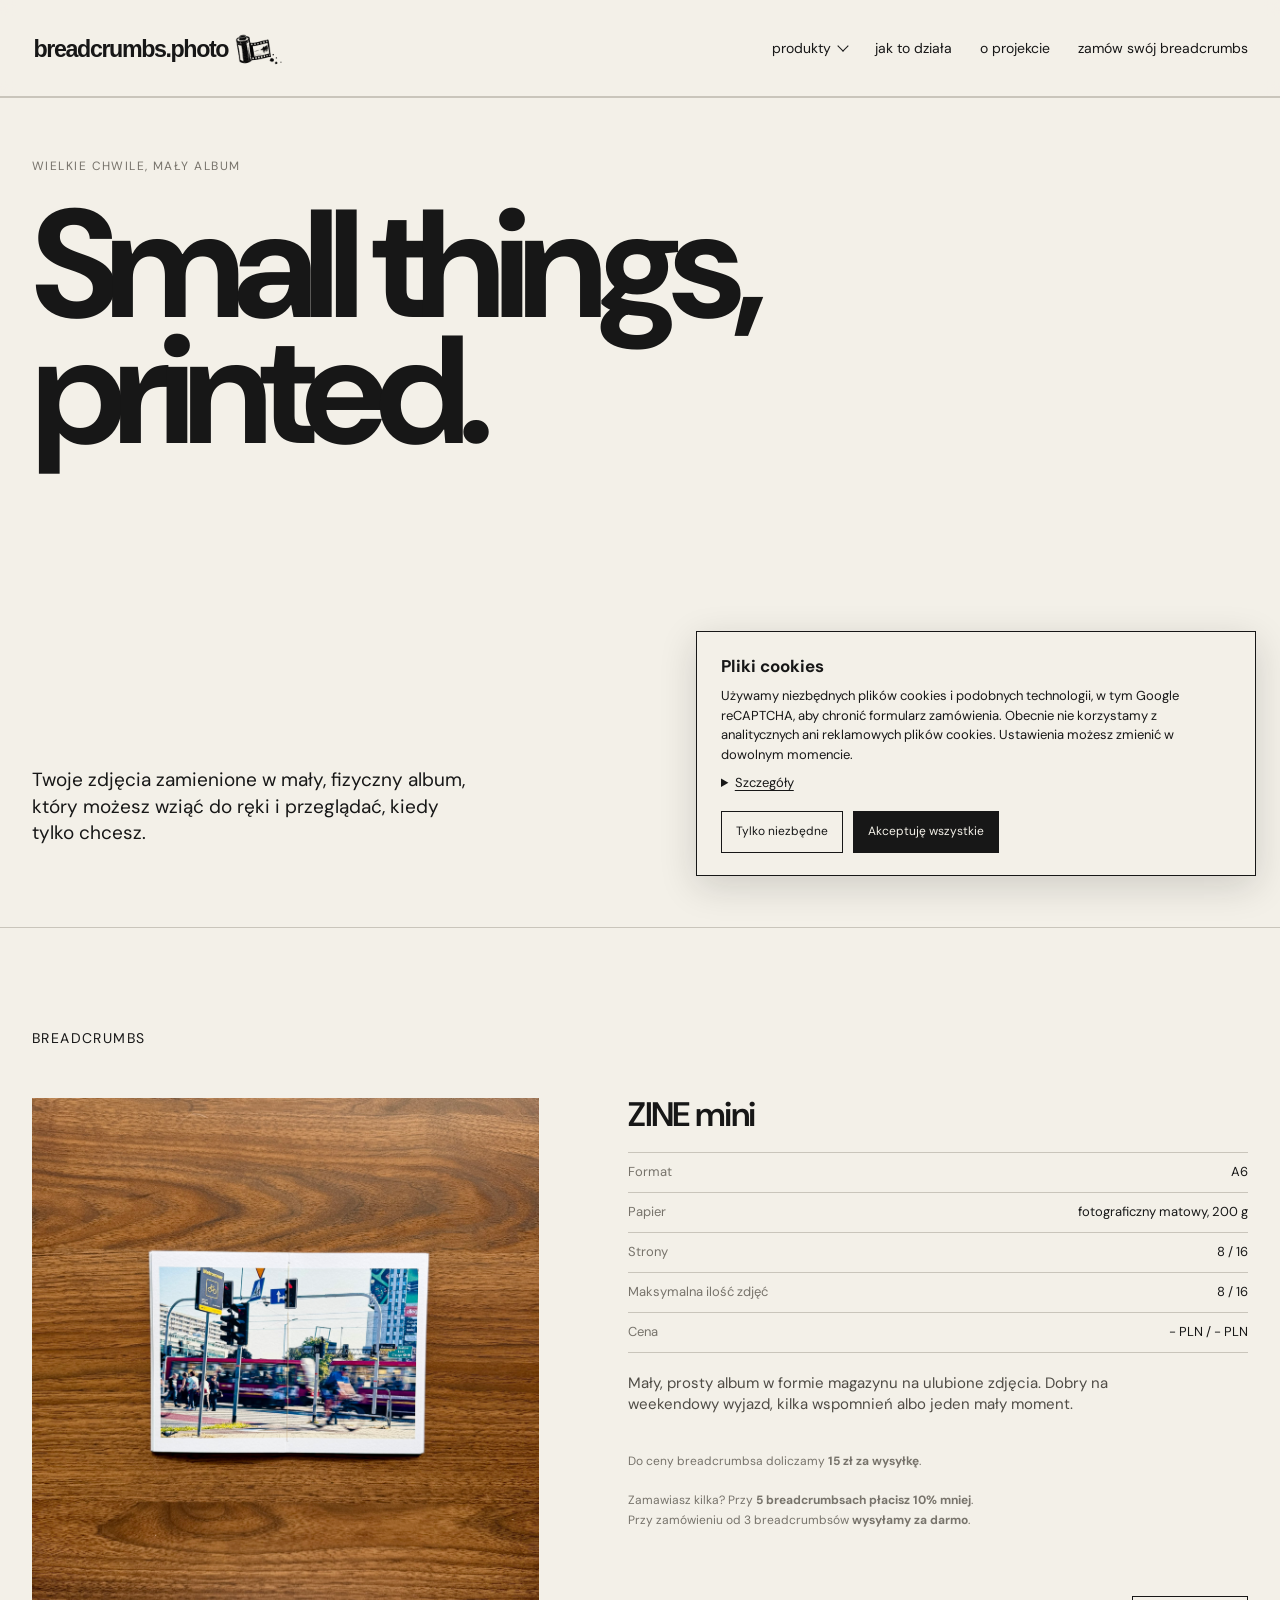
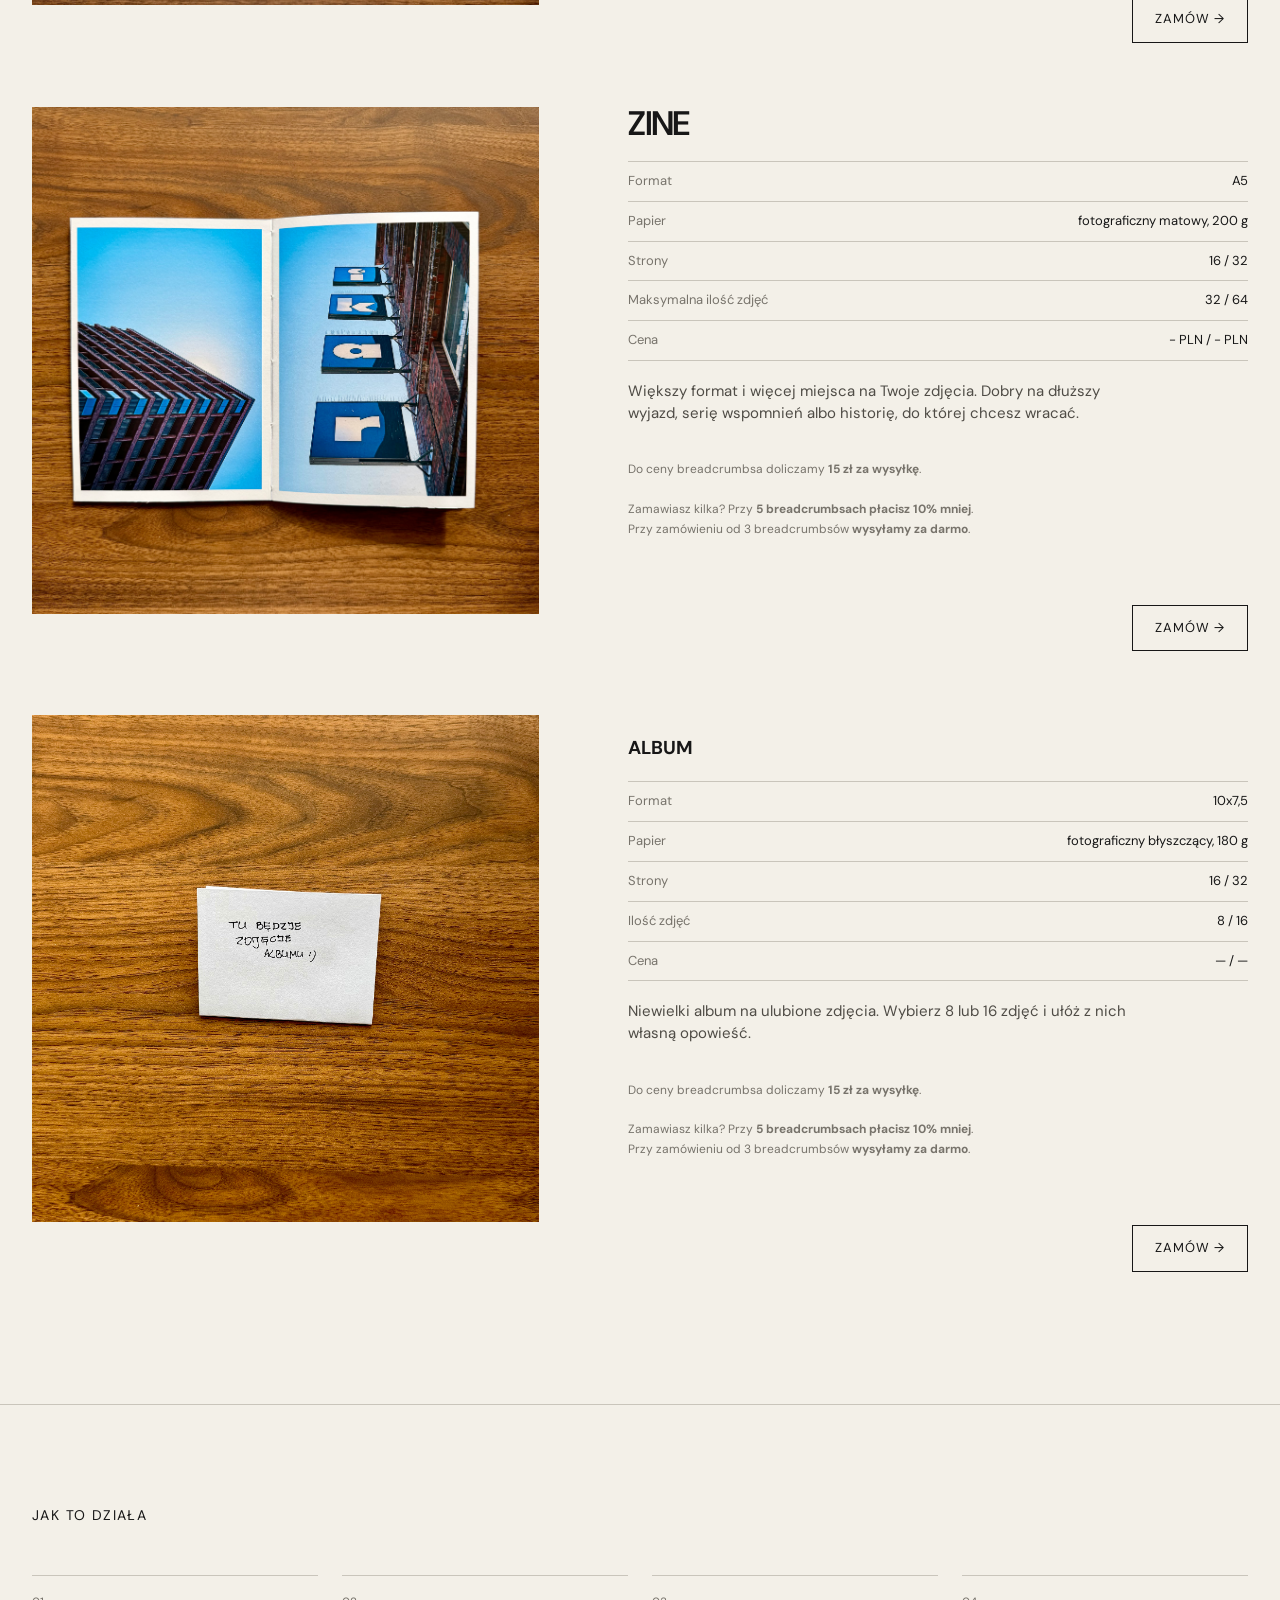
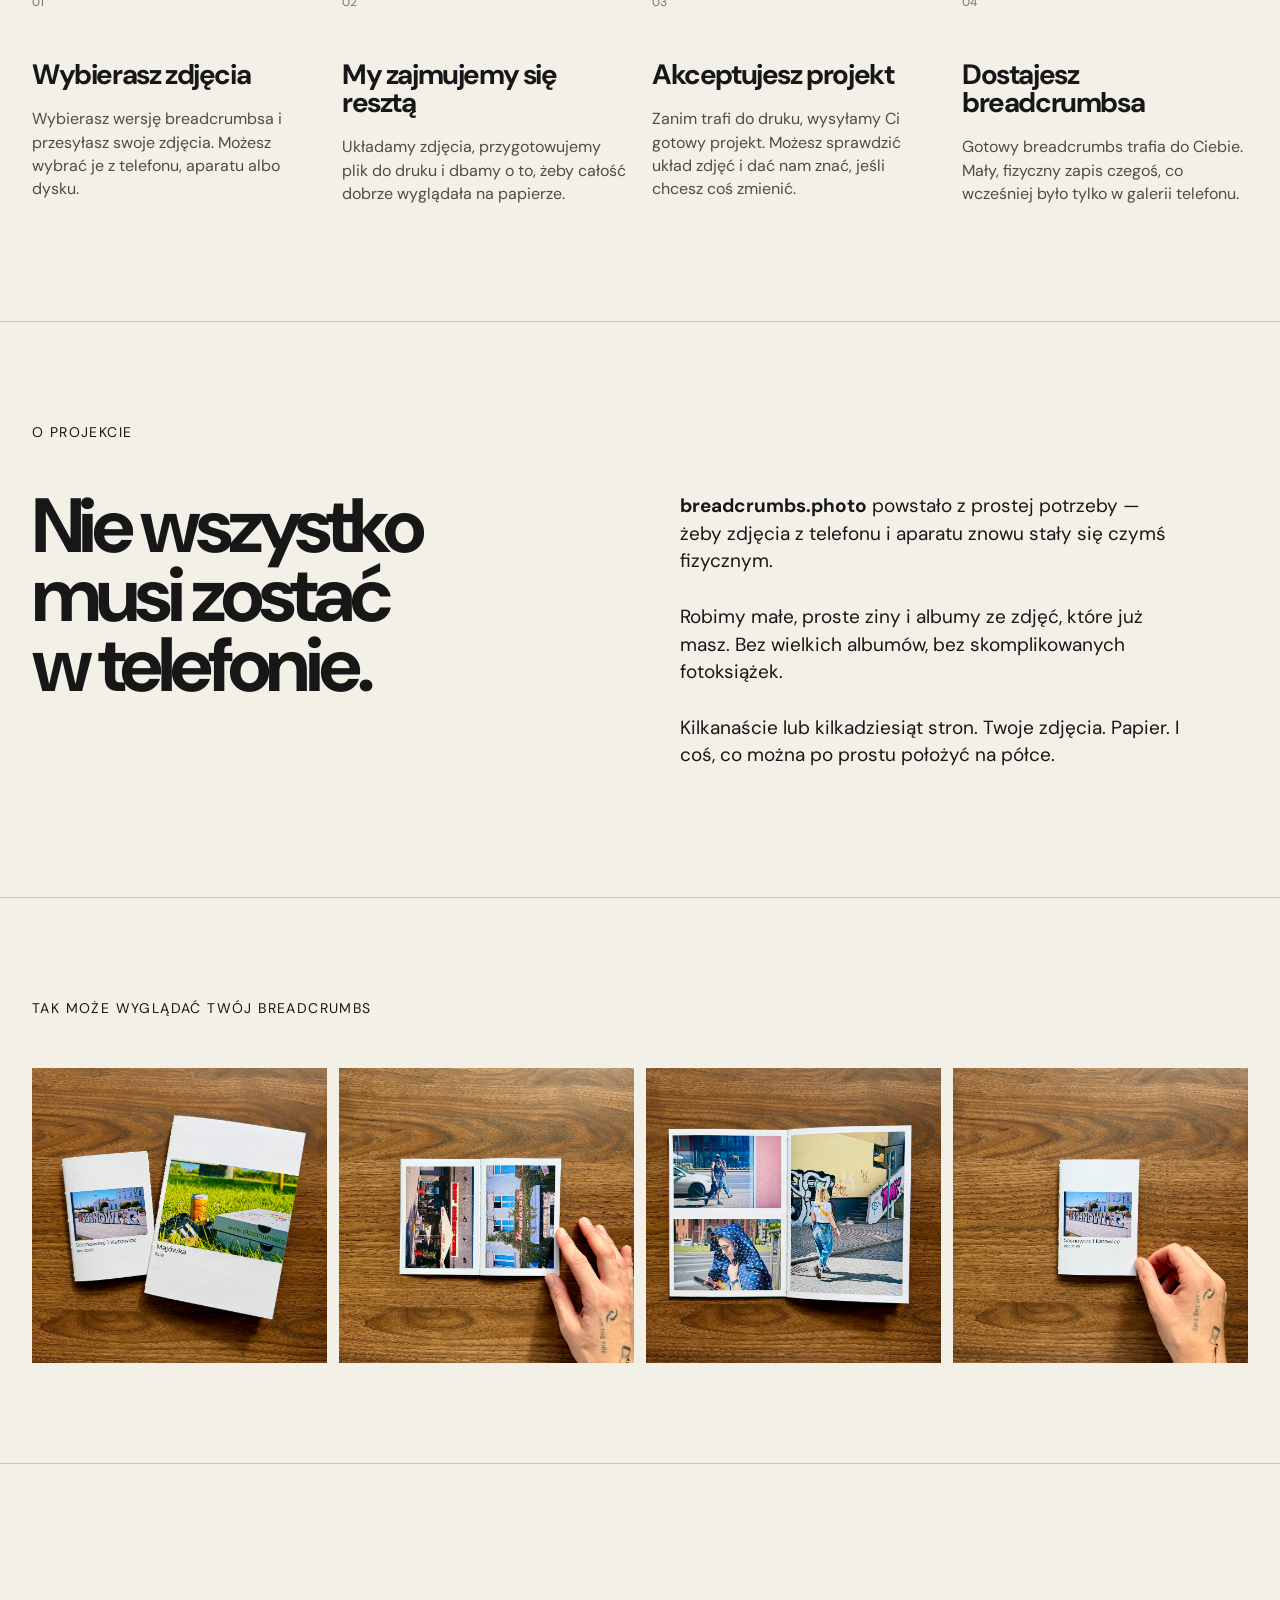
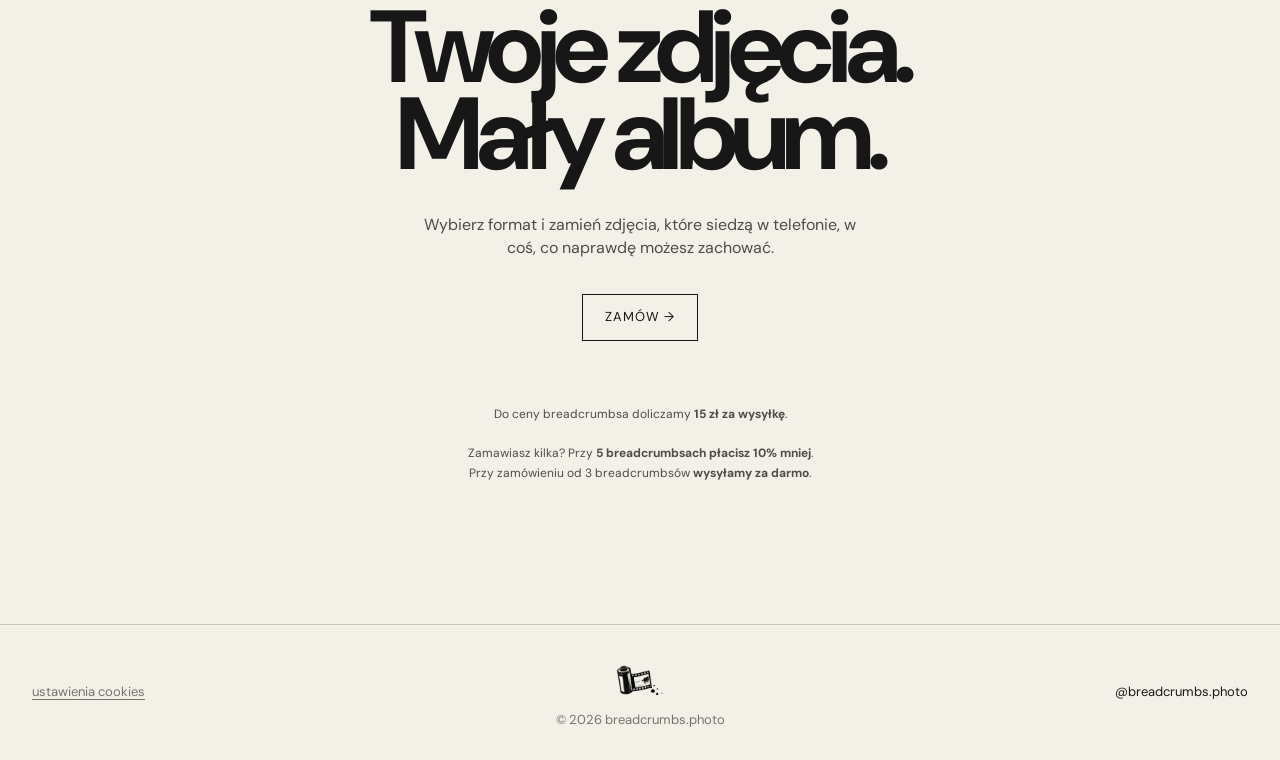
==== index.html @ 91bb0056 "Prepare website updates for publication" ====
<!DOCTYPE html>
<html lang="pl">

<head>
    <meta charset="UTF-8">
    <meta name="viewport" content="width=device-width, initial-scale=1.0">

    <title>breadcrumbs.photo — Small things, printed.</title>

    <meta name="description"
        content="Małe fotoksiążki ze zdjęć, które chcesz zachować. breadcrumbs.photo — Small things, printed.">

    <link rel="icon" type="image/png" href="favicon.PNG?v=3">
    <link rel="stylesheet" href="styles.css">
</head>


<body>


    <!-- ==========================
     NAWIGACJA
========================== -->

    <header>

        <a href="#" class="logo">
            <img class="logo-wordmark" src="breadcrumbs-logo.svg" alt="breadcrumbs.photo">
            <img class="logo-mark" src="header-logo.png" alt="">

        </a>

        <button class="menu-toggle" type="button" aria-expanded="false" aria-controls="main-navigation"
            aria-label="Otwórz menu">
            <span class="menu-icon" aria-hidden="true"></span>
        </button>

        <nav id="main-navigation" class="main-navigation">
            <details class="nav-dropdown">
                <summary>produkty</summary>
                <div class="nav-dropdown-menu">
                    <a href="#zine-mini">ZINE mini</a>
                    <a href="#zine-core">ZINE</a>
                    <a href="#album">ALBUM</a>
                </div>
            </details>
            <a href="#jak-to-dziala">jak to działa</a>
            <a href="#o-projekcie">o projekcie</a>
            <a href="zamow.html">zamów swój breadcrumbs</a>
        </nav>

    </header>



    <main>


        <!-- ==========================
     HERO
========================== -->

        <section class="hero">

            <div class="hero-top">

                <div class="eyebrow">
                    wielkie chwile, mały album
                </div>

                <h1>
                    Small things,<br>
                    printed.
                </h1>

            </div>


            <div class="hero-bottom">

                <div class="hero-description">

                    Twoje zdjęcia zamienione w mały, fizyczny album,
                    który możesz wziąć do ręki i przeglądać, kiedy tylko chcesz.

                </div>


                <a href="#produkty" class="scroll-note">
                    zobacz produkty <span aria-hidden="true">↓</span>
                </a>

            </div>

        </section>



        <!-- ==========================
     PRODUKTY
========================== -->

        <section id="produkty">

            <div class="section-header">

                <div class="section-title">
                    breadcrumbs
                </div>

            </div>


            <div class="product-panels">

                <article class="product-panel" id="zine-mini">
                    <div class="products">
                        <div class="product-photo">
                            <div class="image-placeholder product-image">
                                <img src="/products/zine_mini/zine_mini_2.jpg" alt="ZINE mini w formacie A6">

                            </div>
                        </div>

                        <div class="product-stack">
                            <div class="product">
                                <h3 class="product-name">ZINE mini</h3>
                                <div class="details">
                                    <div class="detail-row">
                                        <span>Format</span>
                                        <span>A6</span>
                                    </div>
                                    <div class="detail-row">
                                        <span>Papier</span>
                                        <span>fotograficzny matowy, 200 g</span>
                                    </div>
                                    <div class="detail-row">
                                        <span>Strony</span>
                                        <span>8 / 16</span>
                                    </div>
                                    <div class="detail-row">
                                        <span>Maksymalna ilość zdjęć</span>
                                        <span>8 / 16</span>
                                    </div>
                                    <div class="detail-row">
                                        <span>Cena</span>
                                        <span data-product-prices="zine_mini_8,zine_mini_16">- PLN / - PLN</span>
                                    </div>
                                </div>

                                <p class="product-description">
                                    Mały, prosty album w formie magazynu na ulubione zdjęcia. Dobry na weekendowy
                                    wyjazd, kilka wspomnień
                                    albo jeden mały moment.
                                </p>
                                <p class="shipping-note product-shipping-note">
                                    <br>
                                    Do ceny breadcrumbsa doliczamy <strong><span
                                            data-store-setting="shipping_standard">15</span> zł za wysyłkę</strong>.
                                    <br><br>
                                    Zamawiasz kilka? Przy <strong><span
                                            data-store-setting="discount_from_count">5</span> breadcrumbsach płacisz
                                        <span data-store-setting="discount_percent">10</span>% mniej</strong>.
                                    <br>
                                    Przy zamówieniu od <span data-store-setting="free_shipping_from">3</span>
                                    breadcrumbsów
                                    <strong>wysyłamy za darmo</strong>.
                                </p>
                            </div>
                            <a href="zamow.html" class="button product-order-button">
                                Zamów →
                            </a>
                        </div>
                    </div>
                </article>

                <article class="product-panel" id="zine-core">
                    <div class="products">
                        <div class="product-image">
                            <img src="/products/zine/zine_1.jpg" alt="ZINE w formacie A5">
                        </div>

                        <div class="product-stack">
                            <div class="product">
                                <h3 class="product-name" data-product-names="zine_16,zine_32">ZINE</h3>
                                <div class="details">
                                    <div class="detail-row">
                                        <span>Format</span>
                                        <span>A5</span>
                                    </div>
                                    <div class="detail-row">
                                        <span>Papier</span>
                                        <span>fotograficzny matowy, 200 g</span>
                                    </div>
                                    <div class="detail-row">
                                        <span>Strony</span>
                                        <span>16 / 32</span>
                                    </div>
                                    <div class="detail-row">
                                        <span>Maksymalna ilość zdjęć</span>
                                        <span>32 / 64</span>
                                    </div>
                                    <div class="detail-row">
                                        <span>Cena</span>
                                        <span data-product-prices="zine_16,zine_32">- PLN / - PLN</span>
                                    </div>
                                </div>

                                <p class="product-description">
                                    Większy format i więcej miejsca na Twoje zdjęcia. Dobry na dłuższy wyjazd, serię
                                    wspomnień albo historię, do której chcesz wracać.
                                </p>
                                <p class="shipping-note product-shipping-note">
                                    <br>
                                    Do ceny breadcrumbsa doliczamy <strong><span
                                            data-store-setting="shipping_standard">15</span> zł za wysyłkę</strong>.
                                    <br><br>
                                    Zamawiasz kilka? Przy <strong><span
                                            data-store-setting="discount_from_count">5</span> breadcrumbsach płacisz
                                        <span data-store-setting="discount_percent">10</span>% mniej</strong>.
                                    <br>
                                    Przy zamówieniu od <span data-store-setting="free_shipping_from">3</span>
                                    breadcrumbsów
                                    <strong>wysyłamy za darmo</strong>.
                                </p>
                            </div>
                            <a href="zamow.html" target="_blank" class="button product-order-button">
                                Zamów →
                            </a>
                        </div>
                    </div>
                </article>



                <article class="product-panel" id="album">
                    <div class="products">
                        <div class="product-image">
                            <img src="/products/album_wip.jpg" alt="ALBUM w formacie 10x7,5">
                        </div>
                        <div class="product-stack">
                            <div class="product">
                                <h3>ALBUM</h3>
                                <div class="details">
                                    <div class="detail-row">
                                        <span>Format</span>
                                        <span>10x7,5</span>
                                    </div>
                                    <div class="detail-row">
                                        <span>Papier</span>
                                        <span>fotograficzny błyszczący, 180 g</span>
                                    </div>
                                    <div class="detail-row">
                                        <span>Strony</span>
                                        <span>16 / 32 </span>
                                    </div>
                                    <div class="detail-row">
                                        <span>Ilość zdjęć</span>
                                        <span data-product-max-photos="album_8,album_16">8 / 16</span>
                                    </div>
                                    <div class="detail-row">
                                        <span>Cena</span>
                                        <span data-product-prices="album_8,album_16">— / —</span>
                                    </div>
                                </div>

                                <p class="product-description">
                                    Niewielki album na ulubione zdjęcia. Wybierz 8 lub 16 zdjęć i ułóż z nich własną
                                    opowieść.
                                </p>
                                <p class="shipping-note product-shipping-note">
                                    <br>
                                    Do ceny breadcrumbsa doliczamy <strong><span
                                            data-store-setting="shipping_standard">15</span> zł za wysyłkę</strong>.
                                    <br><br>
                                    Zamawiasz kilka? Przy <strong><span
                                            data-store-setting="discount_from_count">5</span> breadcrumbsach płacisz
                                        <span data-store-setting="discount_percent">10</span>% mniej</strong>.
                                    <br>
                                    Przy zamówieniu od <span data-store-setting="free_shipping_from">3</span>
                                    breadcrumbsów
                                    <strong>wysyłamy za darmo</strong>.
                                </p>
                            </div>
                            <a href="zamow.html" class="button product-order-button">
                                Zamów →
                            </a>
                        </div>
                    </div>
                </article>

            </div>





        </section>




        <!-- ==========================
     JAK TO DZIAŁA
========================== -->

        <section id="jak-to-dziala">

            <div class="section-header">

                <div class="section-title">
                    Jak to działa
                </div>

            </div>


            <div class="process">


                <div class="process-item">

                    <div class="process-number">
                        01
                    </div>

                    <h3>
                        Wybierasz zdjęcia
                    </h3>

                    <p>
                        Wybierasz wersję breadcrumbsa i przesyłasz
                        swoje zdjęcia. Możesz wybrać je
                        z telefonu, aparatu albo dysku.
                    </p>

                </div>



                <div class="process-item">

                    <div class="process-number">
                        02
                    </div>

                    <h3>
                        My zajmujemy się resztą
                    </h3>

                    <p>
                        Układamy zdjęcia, przygotowujemy
                        plik do druku i dbamy o to,
                        żeby całość dobrze wyglądała
                        na papierze.
                    </p>

                </div>



                <div class="process-item">

                    <div class="process-number">
                        03
                    </div>

                    <h3>
                        Akceptujesz projekt
                    </h3>

                    <p>
                        Zanim trafi do druku, wysyłamy Ci gotowy projekt.
                        Możesz sprawdzić układ zdjęć i dać nam znać,
                        jeśli chcesz coś zmienić.
                    </p>

                </div>



                <div class="process-item">

                    <div class="process-number">
                        04
                    </div>

                    <h3>
                        Dostajesz breadcrumbsa
                    </h3>

                    <p>
                        Gotowy breadcrumbs trafia do Ciebie.
                        Mały, fizyczny zapis czegoś,
                        co wcześniej było tylko
                        w galerii telefonu.
                    </p>

                </div>

            </div>

        </section>



        <!-- ==========================
     O PROJEKCIE
========================== -->

        <section id="o-projekcie">

            <div class="section-header">

                <div class="section-title">
                    O projekcie
                </div>

            </div>


            <div class="about">


                <h2>
                    Nie wszystko<br>
                    musi zostać<br>
                    w telefonie.
                </h2>


                <div class="about-copy">

                    <p>
                        <b>breadcrumbs.photo</b> powstało z prostej
                        potrzeby — żeby zdjęcia z telefonu
                        i aparatu znowu stały się czymś fizycznym.
                    </p>

                    <p>
                        Robimy małe, proste ziny i albumy ze zdjęć,
                        które już masz. Bez wielkich albumów,
                        bez skomplikowanych fotoksiążek.
                    </p>

                    <p>
                        Kilkanaście lub kilkadziesiąt stron.
                        Twoje zdjęcia. Papier. I coś,
                        co można po prostu położyć na półce.
                    </p>

                </div>

            </div>

        </section>



        <!-- ==========================
     GALERIA / PLACEHOLDERY
========================== -->

        <section>

            <div class="section-header">

                <div class="section-title">
                    Tak może wyglądać Twój breadcrumbs
                </div>

            </div>


            <div class="gallery">

                <div class="image-placeholder gallery-image">
                    <img src="/products/zines.jpg" alt="ZINE w formacie A6 i A5">
                </div>

                <div class="image-placeholder gallery-image">
                    <img src="/products/zine_mini/zine_mini_1.jpg" alt="ZINE mini w formacie A6">
                </div>

                <div class="image-placeholder gallery-image">
                    <img src="/products/zine/zine_2.jpg" alt="ZINE w formacie A5">
                </div>

                <div class="image-placeholder gallery-image">
                    <img src="/products/zine_mini/zine_mini_cover.jpg" alt="ZINE mini w formacie A6">
                </div>
            </div>

        </section>



        <!-- ==========================
     CTA
========================== -->

        <section id="zamow" class="cta">

            <h2>
                Twoje zdjęcia.<br>
                Mały album.
            </h2>

            <p>
                Wybierz format i zamień zdjęcia,
                które siedzą w telefonie,
                w coś, co naprawdę możesz zachować.
            </p>

            <a href="zamow.html" class="button">
                Zamów →
            </a>

            <p class="shipping-note cta-shipping-note">
                <br><br>
                Do ceny breadcrumbsa doliczamy <strong><span data-store-setting="shipping_standard">15</span> zł za
                    wysyłkę</strong>.
                <br><br>
                Zamawiasz kilka? Przy <strong><span data-store-setting="discount_from_count">5</span> breadcrumbsach
                    płacisz
                    <span data-store-setting="discount_percent">10</span>% mniej</strong>.
                <br>
                Przy zamówieniu od <span data-store-setting="free_shipping_from">3</span> breadcrumbsów <strong>wysyłamy
                    za
                    darmo</strong>.
            </p>

        </section>


    </main>



    <!-- ==========================
     STOPKA
========================== -->

    <footer class="site-footer">
        <div class="footer-cookie">
            <button class="cookie-preferences-link" type="button"
                onclick="window.breadcrumbsCookieConsent?.show()">ustawienia cookies</button>
        </div>

        <div class="footer-center">
            <a class="footer-logo" href="index.html">
                <img class="logo-mark" src="header-logo.png" alt="breadcrumbs.photo logo">
            </a>
            <div class="footer-copyright">© <span id="current-year">2026</span> breadcrumbs.photo</div>
        </div>

        <div class="footer-instagram">
            <a href="https://instagram.com/breadcrumbs.photo" target="_blank" rel="noopener noreferrer">
                @breadcrumbs.photo
            </a>
        </div>
    </footer>


    <script src="cookie-consent.js"></script>
    <script src="recaptcha.js"></script>
    <script src="script.js"></script>
</body>

</html>
---- styles.css ----
@import url('https://fonts.googleapis.com/css2?family=DM+Sans:wght@400;500;600;700&display=swap');

:root {
    --paper: #f3f0e8;
    --ink: #171717;
    --muted: #77736b;
    --line: #c9c5bb;
    --accent: #d96b42;
}

* {
    box-sizing: border-box;
}

html {
    scroll-behavior: smooth;
}

body {
    margin: 0;
    background: var(--paper);
    color: var(--ink);
    font-family: "DM Sans", Arial, Helvetica, sans-serif;
    font-size: 16px;
    line-height: 1.45;
}

a {
    color: inherit;
    text-decoration: none;
}

img {
    display: block;
    width: 100%;
}

header {
    display: flex;
    justify-content: space-between;
    align-items: center;
    padding: 24px 32px;
    border-bottom: 1px solid var(--line);
    position: sticky;
    top: 0;
    background: rgba(243, 240, 232, 0.94);
    backdrop-filter: blur(8px);
    z-index: 10;
}

.logo {
    display: flex;
    align-items: center;
    gap: 3px;
}

.logo-mark {
    width: 48x;
    height: 48px;
    object-fit: cover;
}

.logo-wordmark {
    display: block;
    width: 200px;
    height: auto;
}

nav {
    display: flex;
    gap: 28px;
    font-size: 14px;
}

nav a:hover,
.nav-dropdown>summary:hover {
    text-decoration: underline;
    text-underline-offset: 4px;
}

.nav-dropdown {
    position: relative;
}

.nav-dropdown>summary {
    display: flex;
    align-items: center;
    gap: 6px;
    list-style: none;
    cursor: pointer;
}

.nav-dropdown>summary::-webkit-details-marker {
    display: none;
}

.nav-dropdown>summary::after {
    content: "";
    width: 7px;
    height: 7px;
    margin: -4px 0 0 2px;
    border-right: 1px solid currentColor;
    border-bottom: 1px solid currentColor;
    transform: rotate(45deg);
    transition: transform 160ms ease, margin 160ms ease;
}

.nav-dropdown[open]>summary::after {
    margin-top: 4px;
    transform: rotate(225deg);
}

.nav-dropdown-menu {
    position: absolute;
    top: calc(100% + 12px);
    left: -14px;
    z-index: 20;
    display: grid;
    min-width: 170px;
    gap: 2px;
    padding: 8px;
    border: 1px solid var(--line);
    background: var(--paper);
    box-shadow: 0 8px 24px #20221f18;
}

.nav-dropdown-menu a {
    padding: 8px 10px;
    font-size: 12px;
    white-space: nowrap;
}

.nav-dropdown-menu a:hover,
.nav-dropdown-menu a:focus-visible {
    background: #e9e5db;
    text-decoration: none;
}

#album,
#album-8,
#album-16 {
    scroll-margin-top: 172px;
}

.sr-only {
    position: absolute;
    width: 1px;
    height: 1px;
    padding: 0;
    margin: -1px;
    overflow: hidden;
    clip: rect(0, 0, 0, 0);
    white-space: nowrap;
    border: 0;
}

.menu-toggle {
    display: none;
}

.hero {
    min-height: calc(100vh - 70px);
    padding: 60px 32px 80px;
    display: flex;
    flex-direction: column;
    justify-content: space-between;
}

.hero-top {
    max-width: 1100px;
}

.eyebrow {
    font-size: 12px;
    text-transform: uppercase;
    letter-spacing: 0.12em;
    color: var(--muted);
    margin-bottom: 28px;
}

h1 {
    font-size: clamp(64px, 12vw, 170px);
    line-height: 0.82;
    letter-spacing: -0.075em;
    font-weight: 700;
    margin: 0;
    max-width: 1100px;
}

.hero-bottom {
    display: flex;
    justify-content: space-between;
    align-items: flex-end;
    gap: 40px;
    margin-top: 100px;
}

.hero-description {
    max-width: 440px;
    font-size: 19px;
    line-height: 1.4;
}

.scroll-note {
    display: inline-flex;
    align-items: center;
    gap: 10px;
    padding: 10px 0;
    font-size: 12px;
    text-transform: uppercase;
    letter-spacing: 0.1em;
    color: var(--muted);
}

.product-stack>.scroll-note {
    display: flex;
    width: fit-content;
    margin: auto 0 0 auto;
}

section {
    padding: 100px 32px;
    border-top: 1px solid var(--line);
}

.section-header {
    display: flex;
    justify-content: space-between;
    align-items: baseline;
    margin-bottom: 50px;
}

.section-title {
    font-size: 14px;
    text-transform: uppercase;
    letter-spacing: 0.1em;
}

.product-panel {
    padding-bottom: 64px;
    scroll-margin-top: 112px;
}

.product-panel:last-of-type {
    padding-bottom: 32px;
}

#zine-core,
#zine-mini {
    scroll-margin-top: 172px;
}

.products-scroll-cue {
    display: inline-flex;
    align-items: center;
    gap: 8px;
    color: var(--muted);
    font-size: 12px;
    text-transform: uppercase;
    letter-spacing: 0.08em;
}

.products-scroll-cue:hover {
    text-decoration: underline;
    text-underline-offset: 4px;
}

.product .products-scroll-cue {
    display: flex;
    width: fit-content;
    margin: 14px 0 0 auto;
}

.products {
    display: grid;
    grid-template-columns: minmax(0, 0.9fr) minmax(0, 1.1fr);
    gap: clamp(40px, 7vw, 100px);
    align-items: start;
}

.product-photo {
    position: sticky;
    top: 110px;
}

.product-stack {
    display: flex;
    flex-direction: column;
    align-self: stretch;
    gap: 30px;
}

.product-order-button {
    align-self: flex-end;
    margin-top: -10px;
}

.product {
    display: block;
}

.product-image {
    width: 100%;
    aspect-ratio: 1 / 1;
    margin-bottom: 0;
}

.image-placeholder {
    background: #ddd9cf;
    position: relative;
    overflow: hidden;
}

.image-placeholder::before {
    /* content: "MIEJSCE NA ZDJĘCIE"; */
    position: absolute;
    inset: 0;
    display: grid;
    place-items: center;
    color: #aaa59b;
    font-size: 11px;
    letter-spacing: 0.15em;
}

.product-name {
    margin: 0 0 20px;
    font-size: 34px;
    font-weight: 600;
    line-height: 1;
    letter-spacing: -0.05em;
}

.product-price {
    color: var(--muted);
    font-size: 14px;
    white-space: nowrap;
}

.details {
    margin-top: 20px;
    border-top: 1px solid var(--line);
}

.detail-row {
    display: flex;
    justify-content: space-between;
    gap: 24px;
    padding: 10px 0;
    border-bottom: 1px solid var(--line);
    font-size: 13px;
}

.detail-row span:first-child {
    color: var(--muted);
}

.detail-row span:last-child {
    text-align: right;
}

.product-description {
    max-width: 500px;
    margin: 20px 0 0;
    color: #4f4c46;
    font-size: 15px;
}

.shipping-note {
    margin: 0;
    color: var(--muted);
    font-size: 12px;
    font-style: normal;
    line-height: 1.65;
}

.product-shipping-note {
    margin-top: 16px;
}

.process {
    display: grid;
    grid-template-columns: repeat(4, 1fr);
    gap: 24px;
}

.process-item {
    border-top: 1px solid var(--line);
    padding-top: 18px;
}

.process-number {
    font-size: 12px;
    color: var(--muted);
    margin-bottom: 50px;
}

.process-item h3 {
    font-size: 28px;
    line-height: 1;
    letter-spacing: -0.05em;
    margin: 0 0 18px;
}

.process-item p {
    max-width: 320px;
    color: #4f4c46;
}

.about {
    display: grid;
    grid-template-columns: 1fr 1fr;
    gap: 80px;
}

.about h2 {
    font-size: clamp(42px, 6vw, 80px);
    line-height: 0.9;
    letter-spacing: -0.065em;
    margin: 0;
}

.about-copy {
    max-width: 500px;
    font-size: 19px;
}

.about-copy p {
    margin-top: 0;
    margin-bottom: 28px;
}

.gallery {
    display: grid;
    grid-template-columns: repeat(4, 1fr);
    gap: 12px;
}

.gallery-image {
    aspect-ratio: 1;
}

.cta {
    text-align: center;
    padding-top: 140px;
    padding-bottom: 140px;
}

.cta h2 {
    font-size: clamp(50px, 8vw, 110px);
    line-height: 0.85;
    letter-spacing: -0.07em;
    margin: 0 auto 35px;
    max-width: 900px;
}

.cta p {
    max-width: 450px;
    margin: 0 auto;
    color: #4f4c46;
}

.cta .cta-shipping-note {
    margin-top: 24px;
}

.button {
    display: inline-block;
    margin-top: 35px;
    padding: 13px 22px;
    border: 1px solid var(--ink);
    font-size: 13px;
    text-transform: uppercase;
    letter-spacing: 0.08em;
    transition: all 0.2s ease;
}

.button:hover {
    background: var(--ink);
    color: var(--paper);
}

footer.site-footer {
    display: grid;
    grid-template-columns: minmax(0, 1fr) auto minmax(0, 1fr);
    grid-template-rows: auto auto;
    align-items: center;
    column-gap: 24px;
    border-top: 1px solid var(--line);
    padding: 30px 32px;
    font-size: 13px;
    color: var(--muted);
}

footer.site-footer a {
    color: var(--ink);
}

.footer-cookie {
    grid-column: 1;
    grid-row: 1 / 3;
    justify-self: start;
}

.footer-center {
    grid-column: 2;
    grid-row: 1 / 3;
    display: flex;
    flex-direction: column;
    align-items: center;
    gap: 8px;
    text-align: center;
}

.footer-logo {
    display: block;
    line-height: 0;
}

.footer-center .logo-mark {
    display: block;
    width: 48px;
    height: 48px;
    object-fit: contain;
}

.footer-copyright {
    white-space: nowrap;
}

.footer-instagram {
    grid-column: 3;
    grid-row: 1 / 3;
    justify-self: end;
}

@media (max-width: 700px) {
    header {
        padding: 18px 20px;
    }

    .menu-toggle {
        position: relative;
        display: inline-flex;
        align-items: center;
        justify-content: center;
        width: 42px;
        height: 42px;
        padding: 0;
        border: 1px solid var(--ink);
        border-radius: 50%;
        background: transparent;
        cursor: pointer;
    }

    .menu-icon,
    .menu-icon::before,
    .menu-icon::after {
        position: absolute;
        width: 18px;
        height: 1px;
        background: var(--ink);
        transition: transform 0.2s ease, opacity 0.2s ease;
    }

    .menu-icon::before,
    .menu-icon::after {
        content: "";
        left: 0;
    }

    .menu-icon::before {
        transform: translateY(-5px);
    }

    .menu-icon::after {
        transform: translateY(5px);
    }

    .menu-toggle[aria-expanded="true"] .menu-icon {
        background: transparent;
    }

    .menu-toggle[aria-expanded="true"] .menu-icon::before {
        transform: rotate(45deg);
    }

    .menu-toggle[aria-expanded="true"] .menu-icon::after {
        transform: rotate(-45deg);
    }

    .main-navigation {
        position: absolute;
        top: calc(100% + 1px);
        right: 0;
        left: 0;
        display: none;
        flex-direction: column;
        gap: 0;
        padding: 12px 20px 20px;
        border-bottom: 1px solid var(--line);
        background: var(--paper);
    }

    .main-navigation.is-open {
        display: flex;
    }

    .main-navigation a {
        padding: 12px 0;
        border-bottom: 1px solid var(--line);
    }

    .main-navigation>.nav-dropdown {
        border-bottom: 1px solid var(--line);
    }

    .main-navigation>.nav-dropdown>summary {
        justify-content: space-between;
        padding: 12px 0;
    }

    .main-navigation>.nav-dropdown .nav-dropdown-menu {
        position: static;
        min-width: 0;
        gap: 0;
        padding: 0 0 8px 14px;
        border: 0;
        background: transparent;
        box-shadow: none;
    }

    .main-navigation>.nav-dropdown .nav-dropdown-menu a {
        padding: 9px 0;
        border: 0;
        font-size: 13px;
    }

    #album,
    #album-8,
    #album-16 {
        scroll-margin-top: 148px;
    }

    .hero {
        min-height: calc(100vh - 70px);
        padding: 45px 20px 50px;
    }

    h1 {
        font-size: clamp(58px, 19vw, 100px);
    }

    .hero-bottom {
        display: flex;
        align-items: flex-end;
        margin-top: 80px;
    }

    .scroll-note {
        margin-left: auto;
    }

    section {
        padding: 70px 20px;
    }

    section[id] {
        scroll-margin-top: 20px;
    }

    .section-header {
        align-items: flex-start;
        flex-direction: column;
        gap: 14px;
        margin-bottom: 36px;
    }

    .product-name {
        font-size: 30px;
    }

    .product-photo {
        position: static;
    }

    .product-panel {
        scroll-margin-top: 94px;
    }

    #zine-core,
    #zine-mini {
        scroll-margin-top: 148px;
    }

    .products {
        grid-template-columns: 1fr;
        gap: 60px;
    }

    .process {
        grid-template-columns: 1fr;
        gap: 50px;
    }

    .process-number {
        margin-bottom: 25px;
    }

    .about {
        grid-template-columns: 1fr;
        gap: 45px;
    }

    .gallery {
        grid-template-columns: 1fr 1fr;
    }

    footer.site-footer {
        padding: 25px 16px;
        column-gap: 8px;
        font-size: 11px;
    }

    .footer-cookie,
    .footer-instagram {
        max-width: 100%;
    }

    .footer-copyright {
        font-size: 10px;
    }
}

@media (max-width: 500px) {
    .products {
        gap: 50px;
    }
}

/* ==========================
   FORMULARZ ZAMÓWIENIA
========================== */

/* =========================
   ORDER PAGE — HERO
   ========================= */

.order-page {
    min-height: calc(100vh - 70px);
    padding: 45px 20px 50px;
    display: flex;
    flex-direction: column;
    justify-content: space-between;
}

.order-page .section-header {
    max-width: 1100px;
}

.order-intro {
    max-width: 1100px;
    margin-top: auto;
    padding-top: 100px;
}

.order-intro h1 {
    font-size: clamp(64px, 12vw, 170px);
    line-height: .82;
    letter-spacing: -.075em;
    font-weight: 700;
    margin: 0;
    max-width: 1100px;
}

.order-intro p {
    max-width: 440px;
    font-size: 19px;
    line-height: 1.4;
    margin-top: 100px;
}


/* =========================
   ORDER PAGE — MOBILE
   ========================= */

@media (max-width: 800px) {

    .order-page {
        padding: 45px 20px 50px;
        min-height: 80vh;
    }

    .order-intro {
        padding-top: 70px;
    }

    .order-intro h1 {
        font-size: clamp(58px, 17vw, 100px);
    }

    .order-intro p {
        margin-top: 60px;
        font-size: 17px;
        max-width: 440px;
    }
}


.form-section {
    padding: 100px 32px;
    border-top: 1px solid var(--line);
}

.form-section-header {
    display: grid;
    grid-template-columns: 70px 1fr;
    gap: 20px;
    margin-bottom: 45px;
}

.form-section-number {
    font-family: var(--mono-font, monospace);
    font-size: 13px;
}

.form-section-header h2 {
    margin: 0 0 10px;
}

.form-section-header p {
    margin: 0;
    max-width: 500px;
}


.zine-form-item {
    border-bottom: 1px solid var(--line);
    padding: 0 0 35px;
    margin-bottom: 35px;
}

.zine-form-header {
    display: flex;
    justify-content: space-between;
    align-items: center;
    margin-bottom: 30px;
}

.zine-number {
    font-family: var(--mono-font, monospace);
    font-size: 13px;
}

.remove-zine {
    border: 0;
    background: none;
    padding: 0;
    font: inherit;
    text-decoration: underline;
    cursor: pointer;
}


.zine-fields {
    display: grid;
    grid-template-columns: 1fr 1fr;
    gap: 25px;
}

.product-choice-options {
    flex-wrap: wrap;
}


.form-field {
    display: flex;
    flex-direction: column;
    gap: 10px;
}

.zine-cover-field[hidden] {
    display: none;
}

.zine-fields label[hidden] {
    display: none !important;
}

.form-field span {
    font-family: var(--mono-font, monospace);
    font-size: 12px;
    text-transform: uppercase;
}

.form-field input,
.form-field select {
    width: 100%;
    box-sizing: border-box;
    border: 1px solid var(--line);
    border-radius: 0;
    background: transparent;
    padding: 15px;
    font: inherit;
    color: inherit;
}

.form-field input:focus,
.form-field select:focus {
    outline: 2px solid var(--ink);
    outline-offset: 2px;
}

.form-field input.input-invalid,
.form-field select.input-invalid {
    border-color: #dc3545;
    background: rgba(220, 53, 69, 0.05);
}

.form-field input.input-invalid:focus,
.form-field select.input-invalid:focus {
    outline: 2px solid #dc3545;
    outline-offset: 2px;
}

/* Radio and checkbox styling */
input[type="radio"],
input[type="checkbox"] {
    appearance: none;
    -webkit-appearance: none;
    width: 18px;
    height: 18px;
    border: 2px solid var(--ink);
    border-radius: 2px;
    background: transparent;
    cursor: pointer;
    flex-shrink: 0;
    position: relative;
}

input[type="radio"] {
    border-radius: 50%;
}

input[type="radio"]:checked,
input[type="checkbox"]:checked {
    background: var(--ink);
}

input[type="radio"]:checked::after {
    content: '';
    position: absolute;
    width: 6px;
    height: 6px;
    background: var(--paper);
    border-radius: 50%;
    top: 50%;
    left: 50%;
    transform: translate(-50%, -50%);
}

input[type="checkbox"]:checked::after {
    content: '✓';
    position: absolute;
    width: 100%;
    height: 100%;
    display: flex;
    align-items: center;
    justify-content: center;
    color: var(--paper);
    font-size: 12px;
    font-weight: bold;
}

fieldset {
    border: 0;
    padding: 0;
    margin: 0;
}


.form-grid {
    display: grid;
    grid-template-columns: 1fr 1fr;
    gap: 30px 25px;
}

.form-field-wide {
    grid-column: 1 / -1;
}


.add-zine-button {
    display: inline-block;
    margin-top: 15px;
    padding: 13px 22px;
    border: 1px solid var(--ink);
    font-size: 13px;
    text-transform: uppercase;
    letter-spacing: 0.08em;
    transition: all 0.2s ease;
}

.add-zine-button:disabled {
    opacity: 0.45;
    cursor: default;
}

.add-zine-button:hover {
    background: var(--ink);
    color: var(--paper);
}

.shipping-options {
    display: grid;
    grid-template-columns: 1fr 1fr;
    gap: 20px;
    margin-bottom: 35px;
}

.shipping-option {
    display: flex;
    gap: 15px;
    border: 1px solid var(--line);
    padding: 20px;
    cursor: pointer;
    transition: all 0.2s ease;
}

.shipping-option:hover {
    border-color: var(--ink);
    background: rgba(23, 23, 23, 0.02);
}

.shipping-option input {
    margin-top: 4px;
    cursor: pointer;
}

.shipping-option span {
    display: flex;
    flex-direction: column;
    gap: 5px;
}

.shipping-option small {
    opacity: 0.65;
}


.shipping-option-disabled {
    opacity: 0.5;
    cursor: not-allowed;
}

.shipping-option-disabled:hover {
    border-color: var(--line);
    background: transparent;
}

.shipping-option-disabled input {
    cursor: not-allowed;
}

.conditional-fields {
    margin-top: 20px;
}

.is-hidden {
    display: none !important;
}


/* ==========================
   PODSUMOWANIE
========================== */

.order-summary {
    padding: 100px 32px;
    border-top: 1px solid var(--line);
    max-width: 650px;
    margin-left: auto;
}

.order-summary .section-header {
    margin-bottom: 50px;
}

.summary-lines {
    border-bottom: 1px solid var(--line);
}

.summary-line {
    display: flex;
    justify-content: space-between;
    gap: 30px;
    padding: 8px 0;
}

.summary-discount {
    opacity: 0.65;
}

.summary-message {
    padding: 25px 0;
    font-size: 12px;
}

.promo-code-box {
    display: grid;
    gap: 8px;
    margin: 20px 0;
    max-width: 540px;
    font-size: 13px;
}

.promo-code-box>label {
    font-weight: 600;
}

.promo-code-controls {
    display: flex;
    gap: 10px;
}

.promo-code-controls input {
    flex: 1;
    min-width: 0;
    padding: 12px 14px;
    border: 1px solid var(--line);
    border-radius: 0;
    background: transparent;
    color: var(--ink);
    font: inherit;
}

.promo-apply-button {
    padding: 12px 16px;
    border: 1px solid var(--line);
    background: transparent;
    color: var(--ink);
    font: inherit;
    cursor: pointer;
}

.promo-apply-button:hover:not(:disabled) {
    border-color: var(--ink);
}

.promo-apply-button:disabled {
    opacity: 0.55;
    cursor: wait;
}

.promo-code-status {
    min-height: 1.4em;
    margin: 0;
    font-size: 12px;
}

.promo-code-status.is-error {
    color: #a53b24;
}

.promo-code-status.is-success {
    color: #426646;
}

.summary-total {
    display: flex;
    justify-content: space-between;
    align-items: baseline;
    padding: 35px 0 45px;
    border-top: 1px solid var(--line);
    font-size: 20px;
}

.summary-total strong {
    font-size: 28px;
}


.order-submit {
    width: 100%;
    border: 1px solid var(--line);
    background: var(--ink);
    color: var(--paper);
    padding: 18px 25px;
    font: inherit;
    cursor: pointer;
}

.order-submit:hover:not(:disabled) {
    background: var(--muted);
}

.order-submit:disabled {
    opacity: 0.45;
    cursor: not-allowed;
}

.order-legal {
    display: grid;
    gap: 14px;
    margin: 0;
    max-width: 600px;
    font-size: 13px;
}

.terms-consent {
    display: flex;
    align-items: center;
    gap: 10px;
    cursor: pointer;
}

.terms-consent input {
    flex: 0 0 auto;
    margin: 0;
    accent-color: var(--ink);
}

.order-legal a {
    text-decoration: underline;
    text-underline-offset: 3px;
}

.required-label {
    display: inline-block;
    margin-left: 6px;
    color: #a53b24;
    font-size: 11px;
    font-weight: 700;
    white-space: nowrap;
}

.privacy-information {
    margin: 0;
    font-size: 12px;
    opacity: 0.7;
}

.order-note {
    font-size: 12px;
    opacity: 0.65;
    max-width: 500px;
    margin-top: 20px;
}

.validation-errors {
    background: rgba(220, 53, 69, 0.1);
    border: 1px solid #dc3545;
    border-radius: 4px;
    padding: 16px 20px;
    margin: 20px 0;
    color: #721c24;
}

.validation-errors strong {
    display: block;
    margin-bottom: 12px;
    font-weight: 600;
}

.validation-errors ul {
    margin: 0;
    padding-left: 20px;
}

.validation-errors li {
    list-style: disc;
    margin-bottom: 6px;
    font-size: 14px;
}

.validation-errors li:last-child {
    margin-bottom: 0;
}


.order-success {
    padding: 100px 32px;
    /* border-top: 1px solid var(--line); */
}

.order-success h1 {
    margin: 0 0 25px;
}

.order-success p {
    max-width: 500px;
}

.success-order {
    margin: 40px 0;
    padding: 20px;
    border: 1px solid var(--line);
    font-size: 13px;
}

.success-order strong {
    display: block;
    margin-top: 10px;
    font-family: inherit;
}


@media (max-width: 700px) {

    section {
        padding: 60px 32px;
    }

    .form-section {
        padding: 60px 32px;
    }

    .section-header,
    .form-section .section-header {
        margin-bottom: 35px;
    }

    .zine-fields,
    .form-grid,
    .shipping-options {
        grid-template-columns: 1fr;
    }

    .form-field-wide {
        grid-column: auto;
    }

    .order-summary {
        margin-left: 0;
        padding: 60px 32px;
    }

    .summary-total {
        font-size: 18px;
    }

    .summary-total strong {
        font-size: 24px;
    }

}

/* Price aligns with the cover choices in each zine form. */
.zine-cover-choice-row {
    display: flex;
    justify-content: space-between;
    align-items: center;
    gap: 24px;
    flex-wrap: wrap;
    margin-bottom: 12px;
}

.zine-cover-options {
    display: flex;
    align-items: center;
    gap: 15px;
}

.zine-price-line {
    display: flex;
    align-items: baseline;
    gap: 10px;
    margin-left: auto;
}

.zine-price-line strong {
    font-family: inherit;
    font-size: 24px;
    line-height: 1;
}

@media (max-width: 600px) {
    .zine-price-line {
        margin-left: 0;
    }
}

/* Cookie preferences */
.cookie-consent {
    position: fixed;
    z-index: 1000;
    right: 24px;
    bottom: 24px;
    width: min(560px, calc(100vw - 48px));
    padding: 22px 24px;
    border: 1px solid var(--ink);
    background: var(--paper);
    color: var(--ink);
    box-shadow: 0 10px 35px rgba(23, 23, 23, 0.16);
}

.cookie-consent h2 {
    margin: 0 0 8px;
    font: inherit;
    font-size: 17px;
    font-weight: 700;
}

.cookie-consent p {
    margin: 0;
    font-size: 13px;
    line-height: 1.5;
}

.cookie-consent-settings {
    margin-top: 10px;
    font-size: 13px;
}

.cookie-consent-settings summary {
    width: fit-content;
    cursor: pointer;
    text-decoration: underline;
    text-underline-offset: 3px;
}

.cookie-consent-settings p {
    margin-top: 8px;
    color: var(--muted);
}

.cookie-consent-actions {
    display: flex;
    flex-wrap: wrap;
    gap: 10px;
    margin-top: 18px;
}

.cookie-button {
    min-height: 42px;
    padding: 10px 14px;
    border: 1px solid var(--ink);
    font: inherit;
    font-size: 12px;
    cursor: pointer;
}

.cookie-button-primary {
    background: var(--ink);
    color: var(--paper);
}

.cookie-button-secondary {
    background: transparent;
    color: var(--ink);
}

.cookie-button:hover {
    opacity: 0.78;
}

.cookie-preferences-link {
    border: 0;
    padding: 0;
    background: transparent;
    color: inherit;
    font: inherit;
    text-decoration: underline;
    text-underline-offset: 3px;
    cursor: pointer;
}

@media (max-width: 600px) {
    .cookie-consent {
        right: 12px;
        bottom: 12px;
        width: calc(100vw - 24px);
        padding: 18px;
    }

    .cookie-consent-actions {
        display: grid;
        grid-template-columns: 1fr;
    }
}
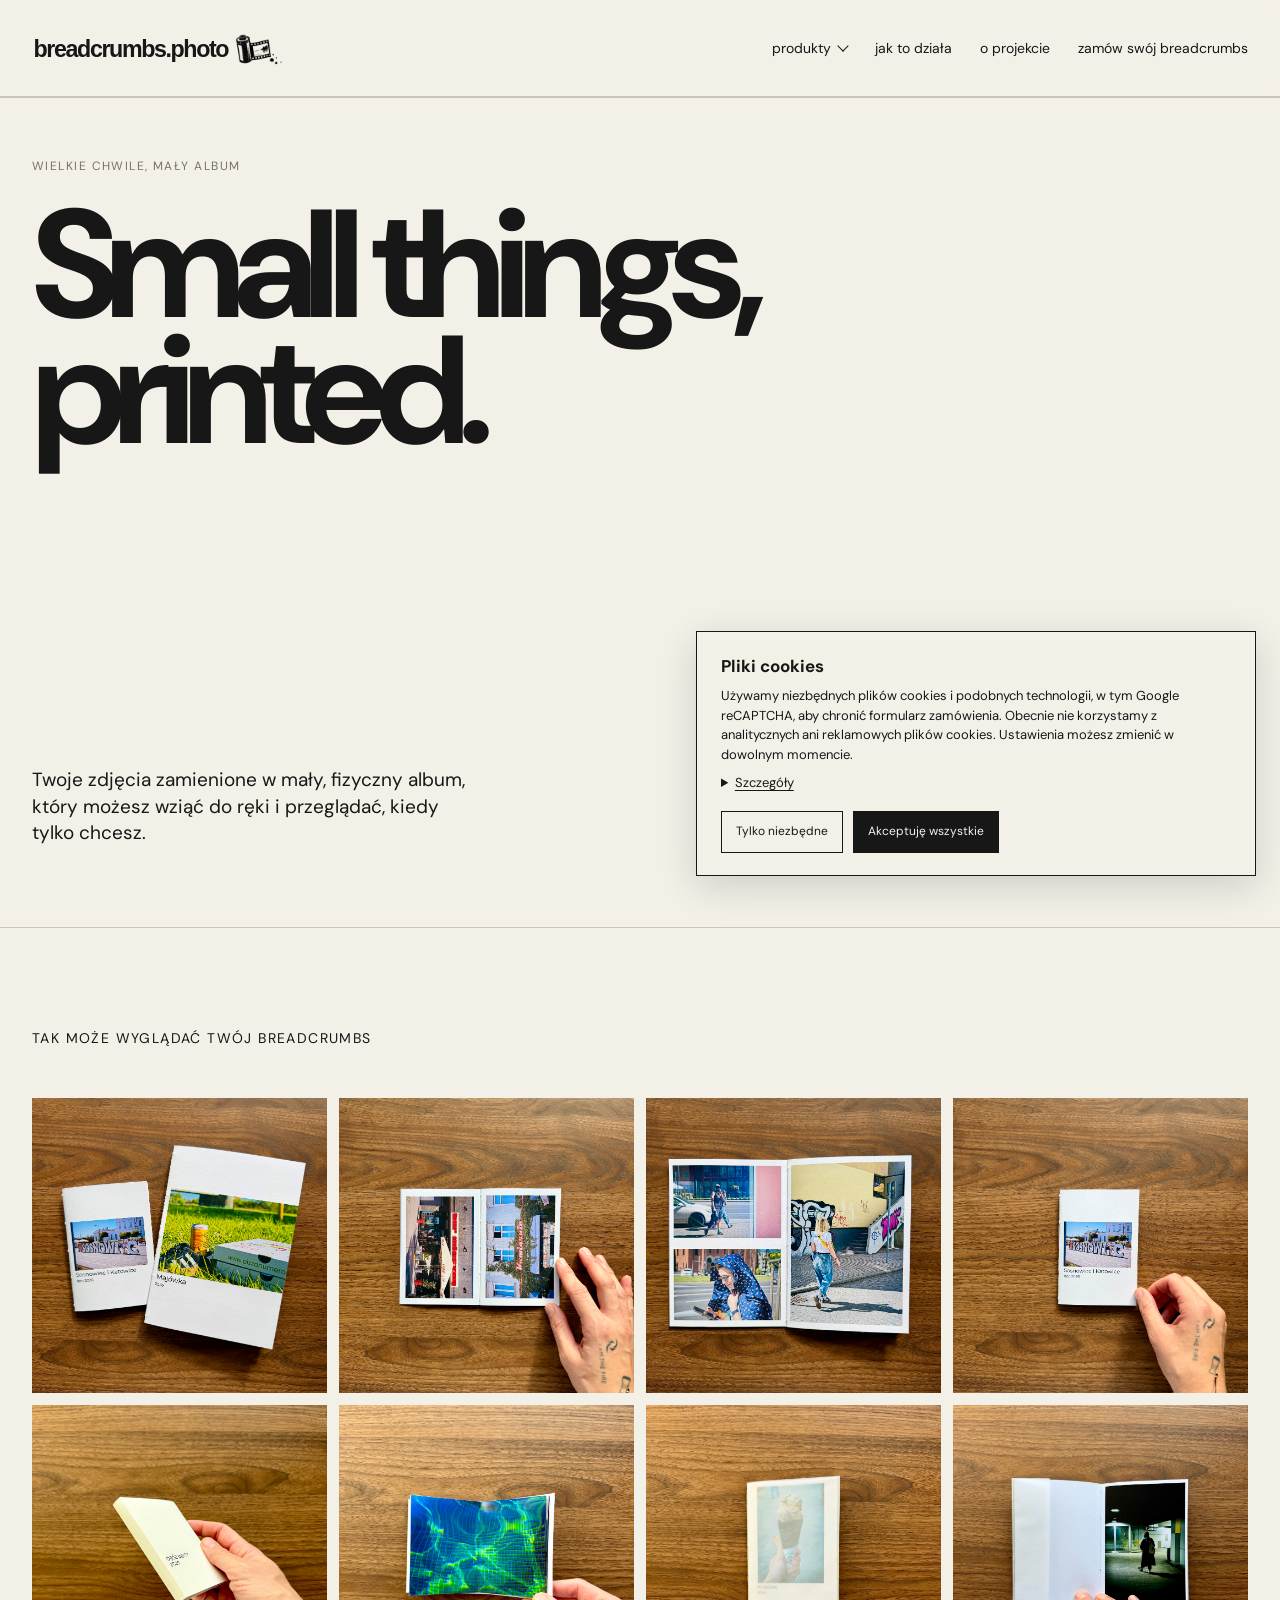
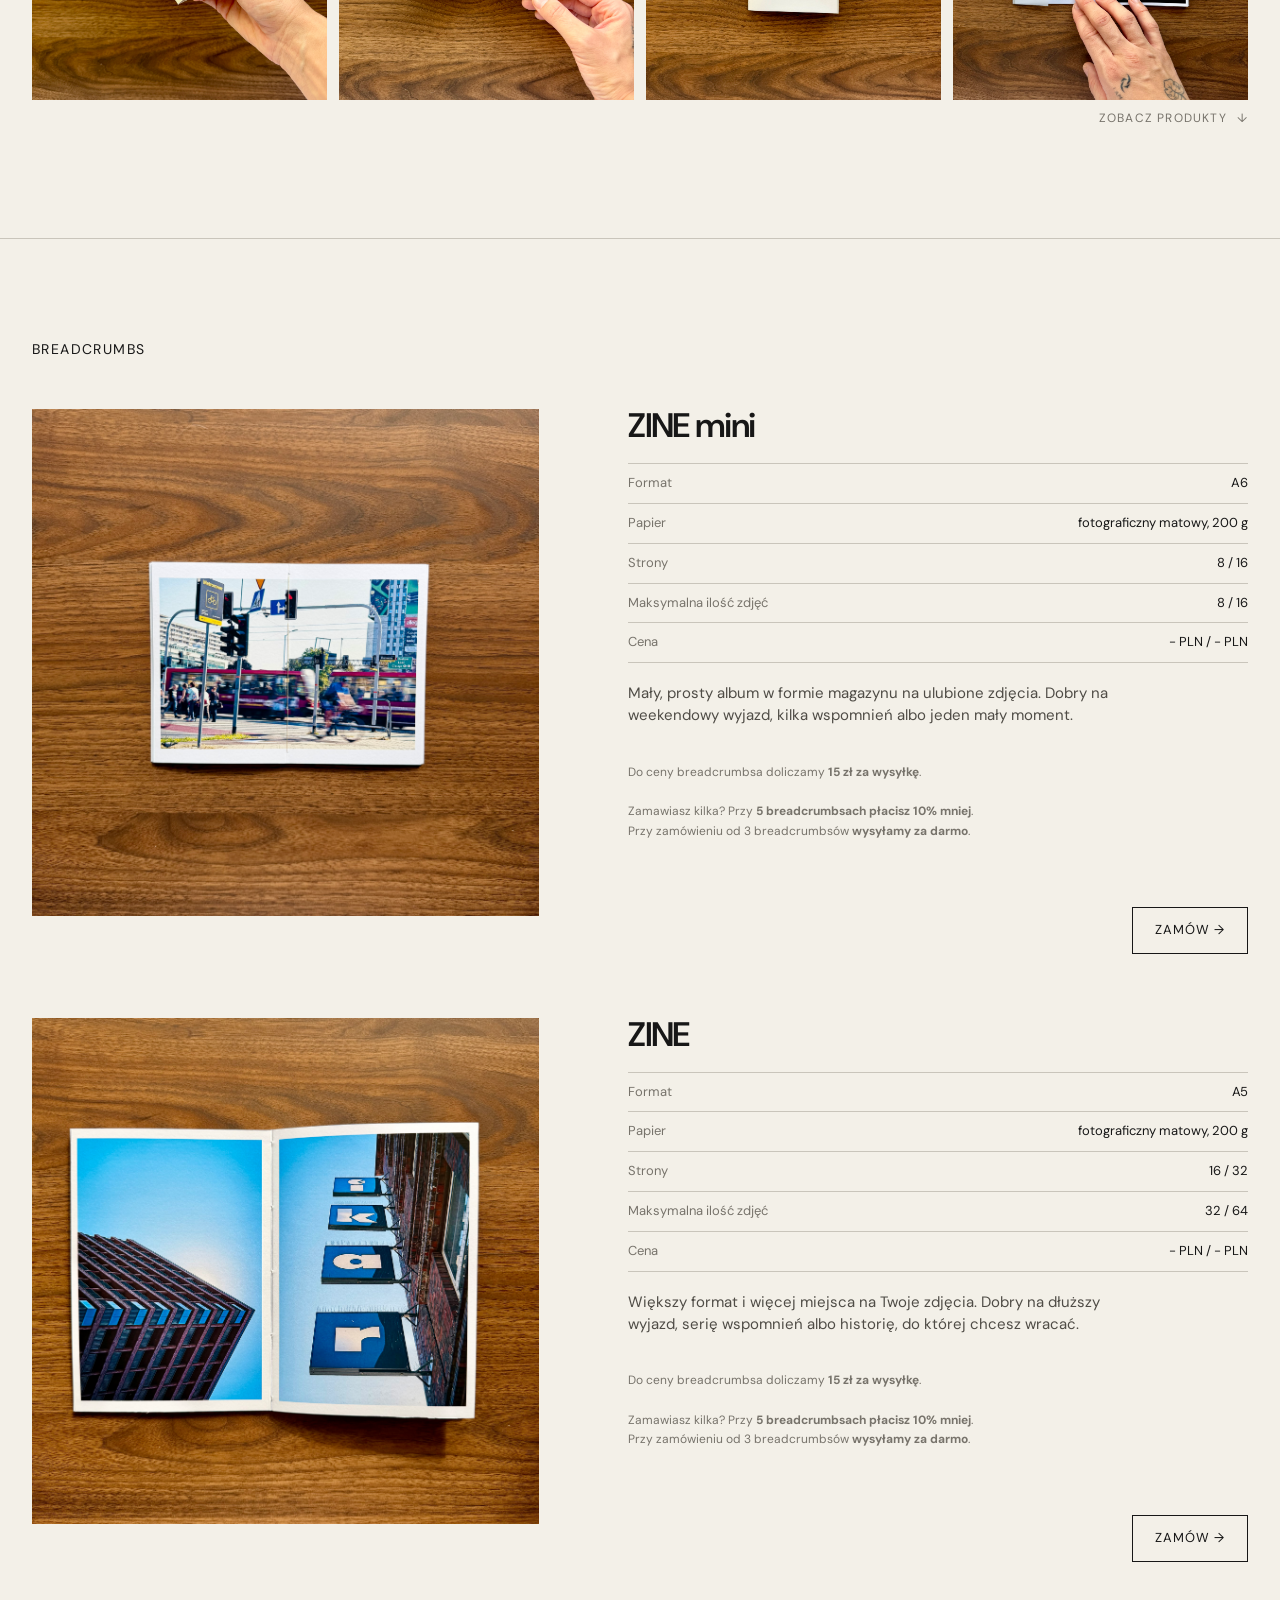
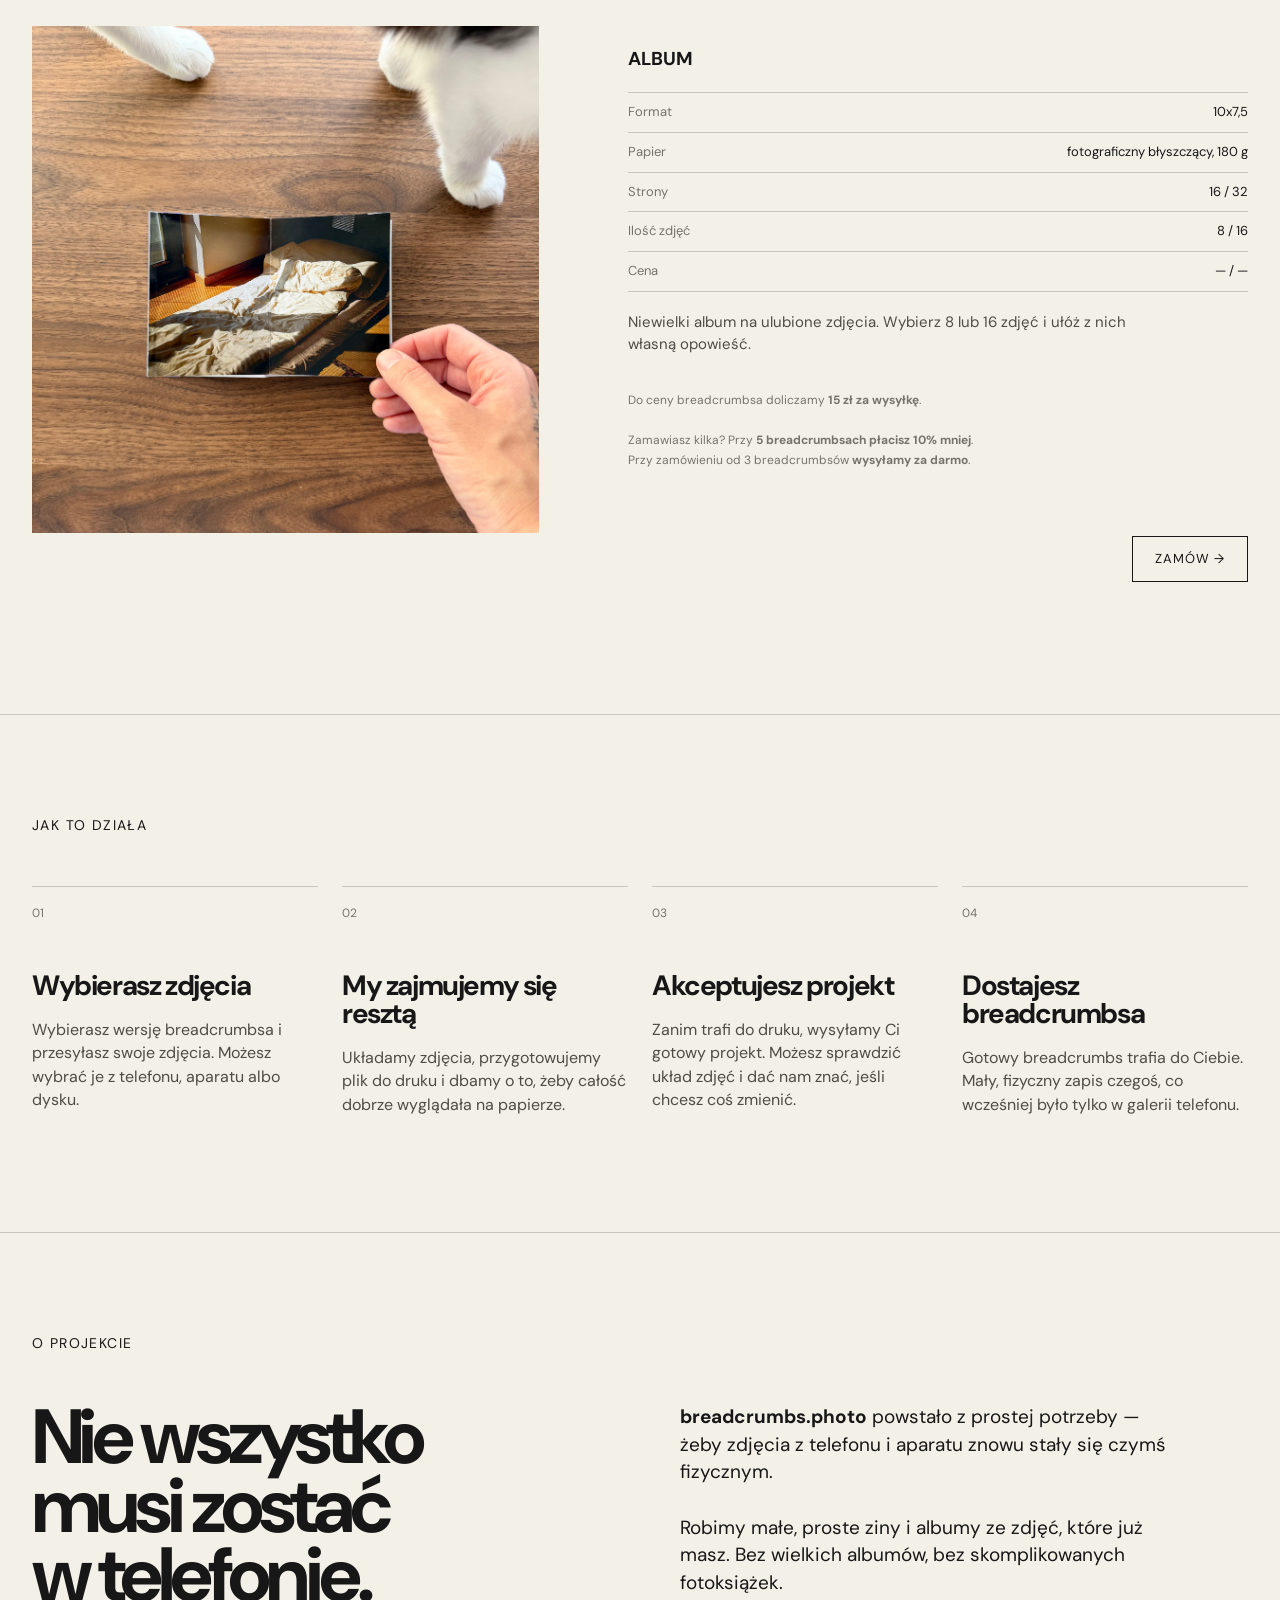
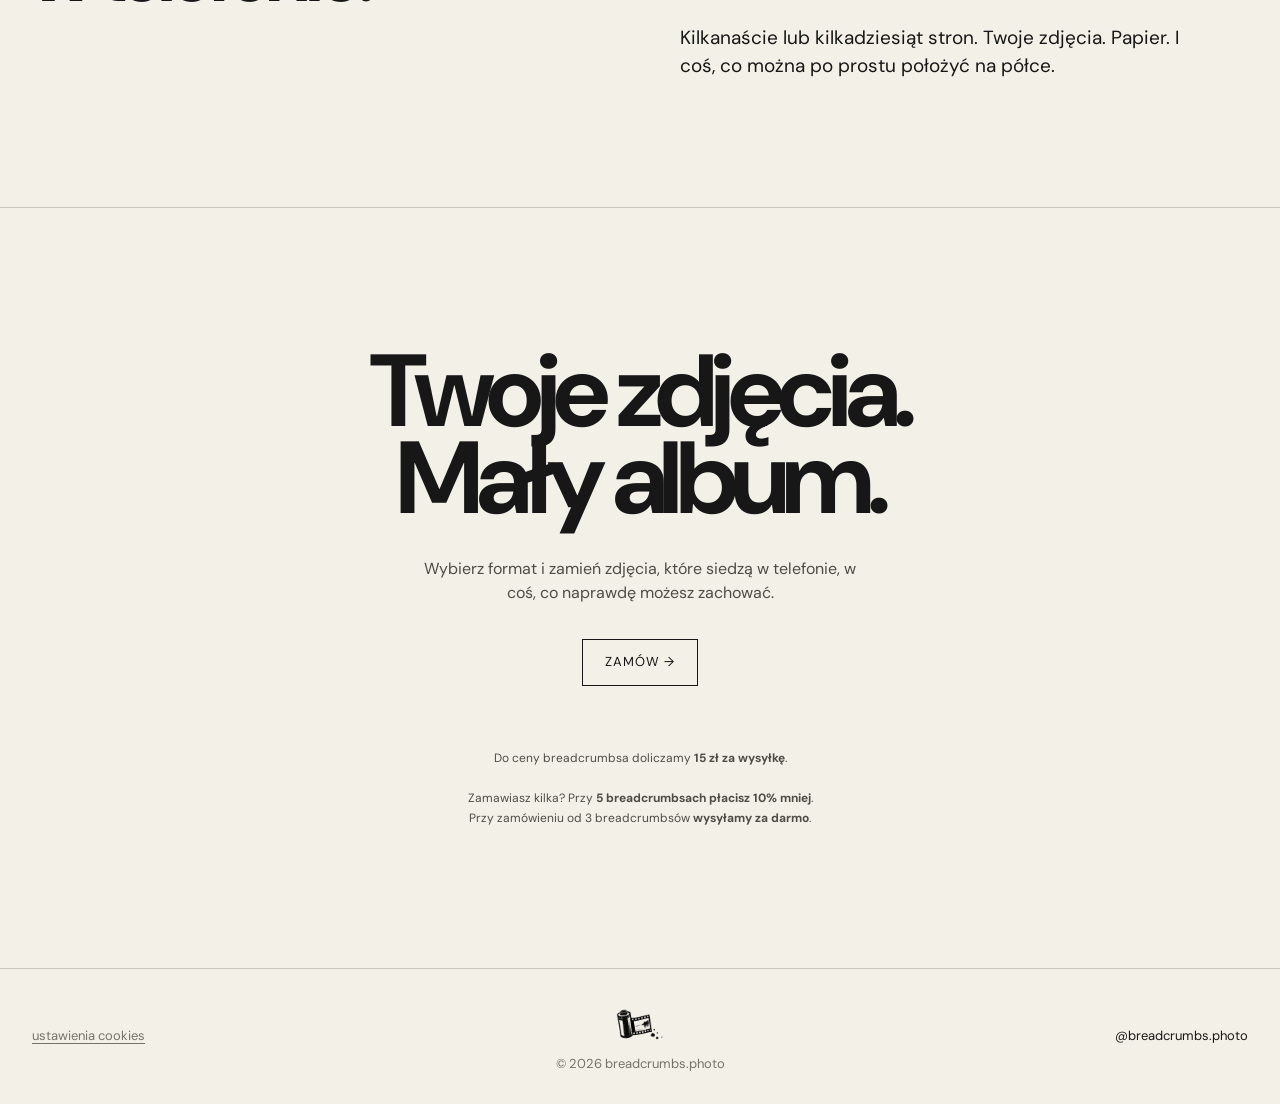
==== commit fb404dfb: "Add gallery and .gitignore" ====
--- a/index.html
+++ b/index.html
@@ -86,10 +86,70 @@
                 </div>
 
 
+                <a href="#galeria" class="scroll-note">
+                    breadcrumbsy <span aria-hidden="true">↓</span>
+                </a>
+
+            </div>
+
+        </section>
+
+        <!-- ==========================
+     GALERIA / PLACEHOLDERY
+========================== -->
+
+        <section>
+            <div class="section-header" id="galeria">
+
+                <div class="section-title">
+                    Tak może wyglądać Twój breadcrumbs
+                </div>
+
+            </div>
+
+
+            <div class="gallery">
+
+                <div class="image-placeholder gallery-image">
+                    <img src="/products/zines.jpg" alt="ZINE mini w formacie A6 i ZINE w formacie A5">
+                </div>
+
+                <div class="image-placeholder gallery-image">
+                    <img src="/products/zine_mini/zine_mini_1.jpg" alt="ZINE mini w formacie A6">
+                </div>
+
+                <div class="image-placeholder gallery-image">
+                    <img src="/products/zine/zine_2.jpg" alt="ZINE w formacie A5">
+                </div>
+
+                <div class="image-placeholder gallery-image">
+                    <img src="/products/zine_mini/zine_mini_cover.jpg" alt="ZINE mini w formacie A6">
+                </div>
+
+                <div class="image-placeholder gallery-image">
+                    <img src="/products/album/album_cover_2.jpeg" alt="ALBUM w formacie 10x7,5">
+                </div>
+
+                <div class="image-placeholder gallery-image">
+                    <img src="/products/album/album_2.jpeg" alt="ALBUM w formacie 10x7,5">
+                </div>
+
+                <div class="image-placeholder gallery-image">
+                    <img src="/products/zine_mini/zine_mini_transparent.jpeg"
+                        alt="ZINE mini w formacie A6 z okładką transparentną">
+                </div>
+
+                <div class="image-placeholder gallery-image">
+                    <img src="/products/zine_mini/zine_mini_transparent_2.jpeg"
+                        alt="ZINE mini w formacie A6 z okładką transparentną">
+                </div>
+
+            </div>
+
+            <div class="scroll-note-container">
                 <a href="#produkty" class="scroll-note">
                     zobacz produkty <span aria-hidden="true">↓</span>
                 </a>
-
             </div>
 
         </section>
@@ -224,7 +284,7 @@
                                     <strong>wysyłamy za darmo</strong>.
                                 </p>
                             </div>
-                            <a href="zamow.html" target="_blank" class="button product-order-button">
+                            <a href="zamow.html" class="button product-order-button">
                                 Zamów →
                             </a>
                         </div>
@@ -236,7 +296,7 @@
                 <article class="product-panel" id="album">
                     <div class="products">
                         <div class="product-image">
-                            <img src="/products/album_wip.jpg" alt="ALBUM w formacie 10x7,5">
+                            <img src="/products/album/album_kitku.jpeg" alt="ALBUM w formacie 10x7,5">
                         </div>
                         <div class="product-stack">
                             <div class="product">
@@ -455,46 +515,6 @@
 
         </section>
 
-
-
-        <!-- ==========================
-     GALERIA / PLACEHOLDERY
-========================== -->
-
-        <section>
-
-            <div class="section-header">
-
-                <div class="section-title">
-                    Tak może wyglądać Twój breadcrumbs
-                </div>
-
-            </div>
-
-
-            <div class="gallery">
-
-                <div class="image-placeholder gallery-image">
-                    <img src="/products/zines.jpg" alt="ZINE w formacie A6 i A5">
-                </div>
-
-                <div class="image-placeholder gallery-image">
-                    <img src="/products/zine_mini/zine_mini_1.jpg" alt="ZINE mini w formacie A6">
-                </div>
-
-                <div class="image-placeholder gallery-image">
-                    <img src="/products/zine/zine_2.jpg" alt="ZINE w formacie A5">
-                </div>
-
-                <div class="image-placeholder gallery-image">
-                    <img src="/products/zine_mini/zine_mini_cover.jpg" alt="ZINE mini w formacie A6">
-                </div>
-            </div>
-
-        </section>
-
-
-
         <!-- ==========================
      CTA
 ========================== -->
@@ -532,6 +552,17 @@
 
         </section>
 
+        <dialog class="gallery-lightbox" aria-label="Podgląd zdjęć z galerii">
+            <button class="gallery-lightbox-close" type="button" aria-label="Zamknij podgląd">×</button>
+            <button class="gallery-lightbox-nav gallery-lightbox-prev" type="button"
+                aria-label="Poprzednie zdjęcie">‹</button>
+            <figure class="gallery-lightbox-figure">
+                <img class="gallery-lightbox-image" alt="">
+                <figcaption class="gallery-lightbox-caption"></figcaption>
+            </figure>
+            <button class="gallery-lightbox-nav gallery-lightbox-next" type="button"
+                aria-label="Następne zdjęcie">›</button>
+        </dialog>
 
     </main>
 
@@ -565,6 +596,56 @@
     <script src="cookie-consent.js"></script>
     <script src="recaptcha.js"></script>
     <script src="script.js"></script>
+    <script>
+        (() => {
+            const dialog = document.querySelector(".gallery-lightbox");
+            const preview = dialog?.querySelector(".gallery-lightbox-image");
+            const caption = dialog?.querySelector(".gallery-lightbox-caption");
+            const images = [...document.querySelectorAll(".gallery .gallery-image img")];
+            if (!dialog || !preview || !caption || images.length === 0) return;
+
+            let currentIndex = 0;
+            let opener = null;
+            const showImage = (index) => {
+                currentIndex = (index + images.length) % images.length;
+                const image = images[currentIndex];
+                preview.src = image.currentSrc || image.src;
+                preview.alt = image.alt;
+                caption.textContent = image.alt;
+            };
+
+            images.forEach((image, index) => {
+                image.tabIndex = 0;
+                image.setAttribute("role", "button");
+                image.setAttribute("aria-label", `Powiększ zdjęcie: ${image.alt}`);
+                image.addEventListener("click", () => {
+                    opener = image;
+                    showImage(index);
+                    dialog.showModal();
+                });
+                image.addEventListener("keydown", (event) => {
+                    if (event.key === "Enter" || event.key === " ") {
+                        event.preventDefault();
+                        opener = image;
+                        showImage(index);
+                        dialog.showModal();
+                    }
+                });
+            });
+
+            dialog.querySelector(".gallery-lightbox-close").addEventListener("click", () => dialog.close());
+            dialog.querySelector(".gallery-lightbox-prev").addEventListener("click", () => showImage(currentIndex - 1));
+            dialog.querySelector(".gallery-lightbox-next").addEventListener("click", () => showImage(currentIndex + 1));
+            dialog.addEventListener("click", (event) => {
+                if (event.target === dialog) dialog.close();
+            });
+            dialog.addEventListener("close", () => opener?.focus());
+            dialog.addEventListener("keydown", (event) => {
+                if (event.key === "ArrowLeft") showImage(currentIndex - 1);
+                if (event.key === "ArrowRight") showImage(currentIndex + 1);
+            });
+        })();
+    </script>
 </body>
 
 </html>
--- a/styles.css
+++ b/styles.css
@@ -187,6 +187,11 @@
     max-width: 1100px;
 }
 
+.scroll-note-container {
+    display: flex;
+    justify-content: flex-end;
+}
+
 .hero-bottom {
     display: flex;
     justify-content: space-between;
@@ -437,6 +442,118 @@
 
 .gallery-image {
     aspect-ratio: 1;
+}
+
+.gallery-image img {
+    cursor: zoom-in;
+}
+
+.gallery-lightbox {
+    position: fixed;
+    inset: 0;
+    width: min(94vw, 1200px);
+    max-width: none;
+    height: min(92vh, 900px);
+    max-height: none;
+    padding: 56px 72px 28px;
+    border: 0;
+    background: #171715;
+    color: #fff;
+    overflow: visible;
+}
+
+.gallery-lightbox::backdrop {
+    background: rgb(0 0 0 / 88%);
+}
+
+.gallery-lightbox-figure {
+    display: flex;
+    width: 100%;
+    height: 100%;
+    flex-direction: column;
+    align-items: center;
+    justify-content: center;
+    gap: 16px;
+    margin: 0;
+}
+
+.gallery-lightbox-image {
+    display: block;
+    max-width: 100%;
+    max-height: calc(100% - 42px);
+    object-fit: contain;
+}
+
+.gallery-lightbox-caption {
+    min-height: 18px;
+    color: #fff;
+    font-size: 13px;
+    line-height: 1.4;
+    text-align: center;
+}
+
+.gallery-lightbox-close,
+.gallery-lightbox-nav {
+    position: absolute;
+    display: grid;
+    place-items: center;
+    border: 0;
+    color: #fff;
+    background: rgb(255 255 255 / 14%);
+    cursor: pointer;
+}
+
+.gallery-lightbox-close {
+    top: 12px;
+    right: 12px;
+    width: 42px;
+    height: 42px;
+    border-radius: 50%;
+    font-size: 30px;
+    line-height: 1;
+}
+
+.gallery-lightbox-nav {
+    top: 50%;
+    width: 44px;
+    height: 56px;
+    border-radius: 4px;
+    transform: translateY(-50%);
+    font-size: 36px;
+    line-height: 1;
+}
+
+.gallery-lightbox-prev {
+    left: 12px;
+}
+
+.gallery-lightbox-next {
+    right: 12px;
+}
+
+.gallery-lightbox-close:hover,
+.gallery-lightbox-nav:hover {
+    background: rgb(255 255 255 / 28%);
+}
+
+@media (max-width: 600px) {
+    .gallery-lightbox {
+        width: 100vw;
+        height: 100vh;
+        padding: 52px 44px 24px;
+    }
+
+    .gallery-lightbox-nav {
+        width: 36px;
+    }
+
+    .gallery-lightbox-prev {
+        left: 4px;
+    }
+
+    .gallery-lightbox-next {
+        right: 4px;
+    }
 }
 
 .cta {
@@ -642,8 +759,8 @@
     }
 
     .hero {
-        min-height: calc(100vh - 70px);
-        padding: 45px 20px 50px;
+        min-height: calc(100svh - 80px);
+        padding: 24px 20px 28px;
     }
 
     h1 {
@@ -653,7 +770,34 @@
     .hero-bottom {
         display: flex;
         align-items: flex-end;
-        margin-top: 80px;
+        margin-top: 32px;
+    }
+
+    .order-hero {
+        padding-top: 20px;
+        padding-bottom: 24px;
+    }
+
+    .order-hero h1 {
+        font-size: clamp(44px, 13.5vw, 58px);
+        line-height: 0.88;
+    }
+
+    .order-hero .hero-bottom {
+        flex-direction: column;
+        align-items: flex-start;
+        gap: 16px;
+        margin-top: 24px;
+    }
+
+    .order-hero .hero-description {
+        max-width: 360px;
+        font-size: 15px;
+        line-height: 1.4;
+    }
+
+    .order-hero .scroll-note {
+        margin-left: 0;
     }
 
     .scroll-note {
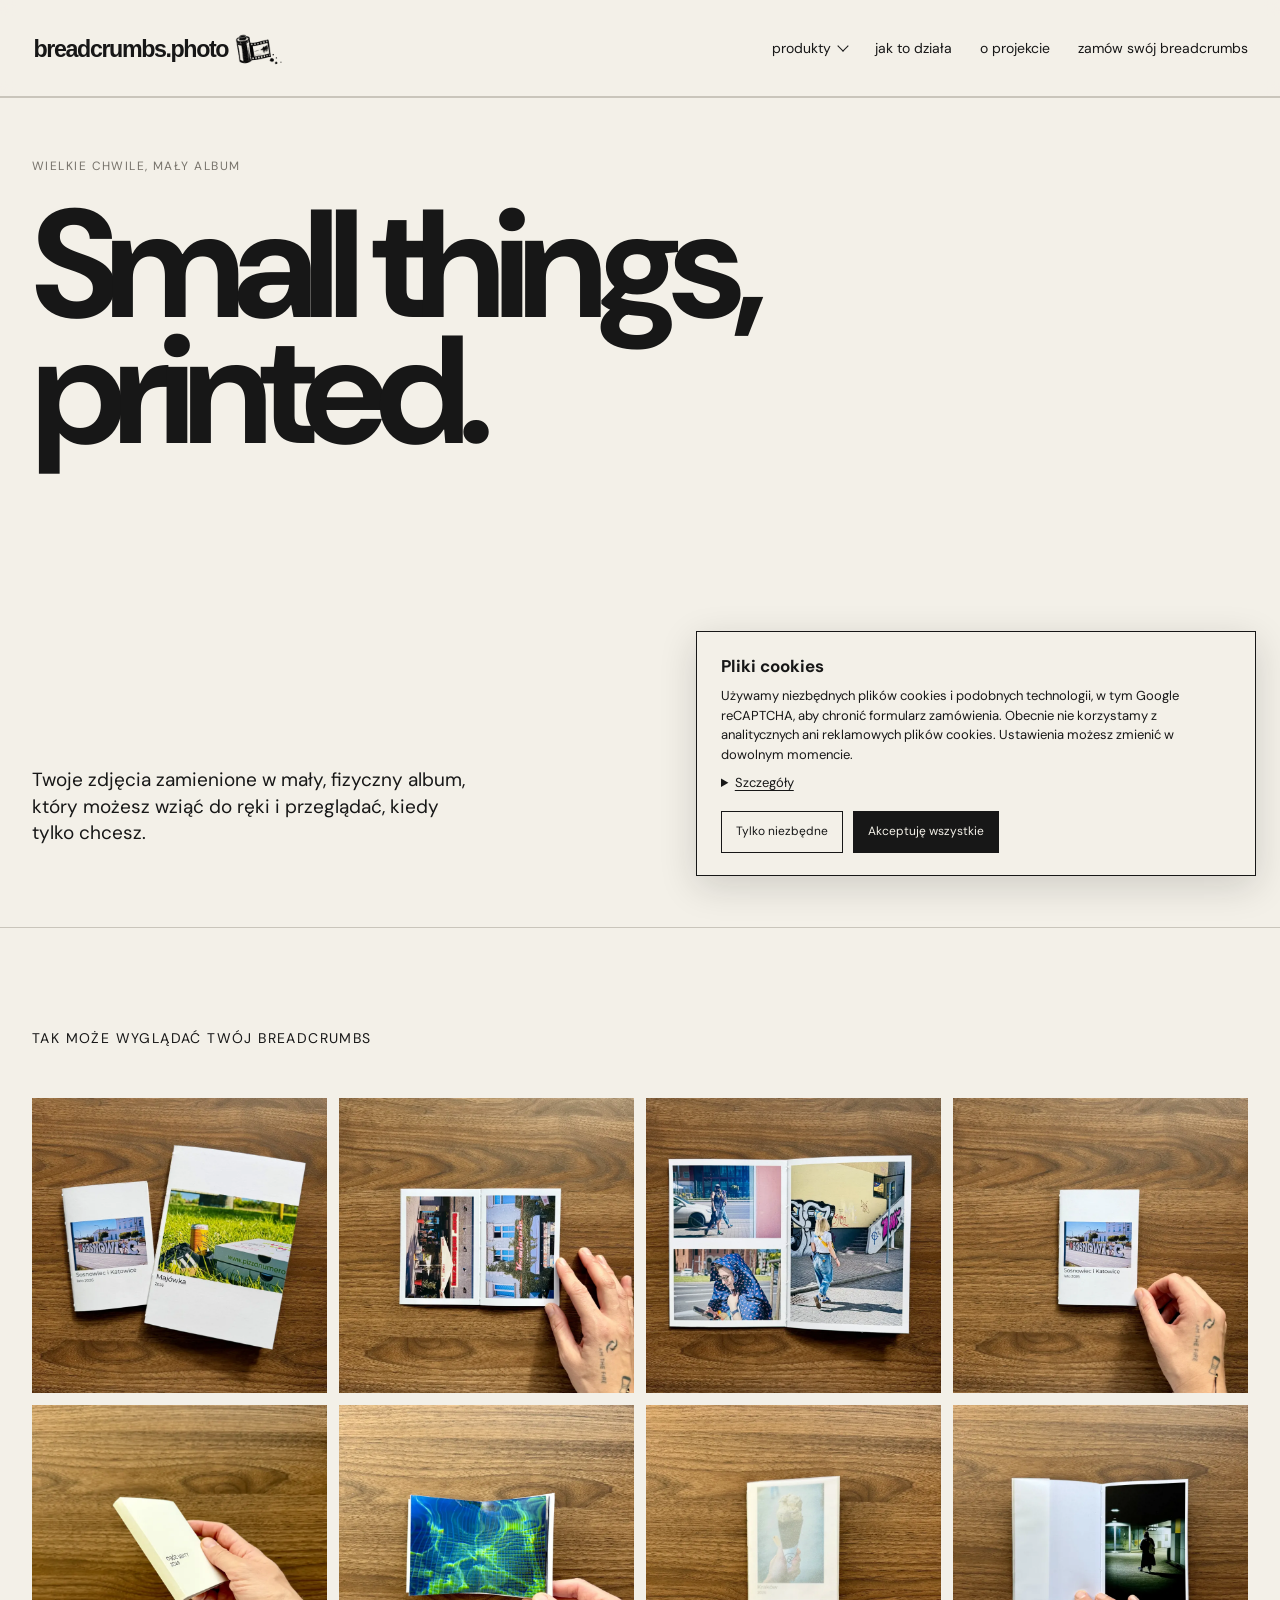
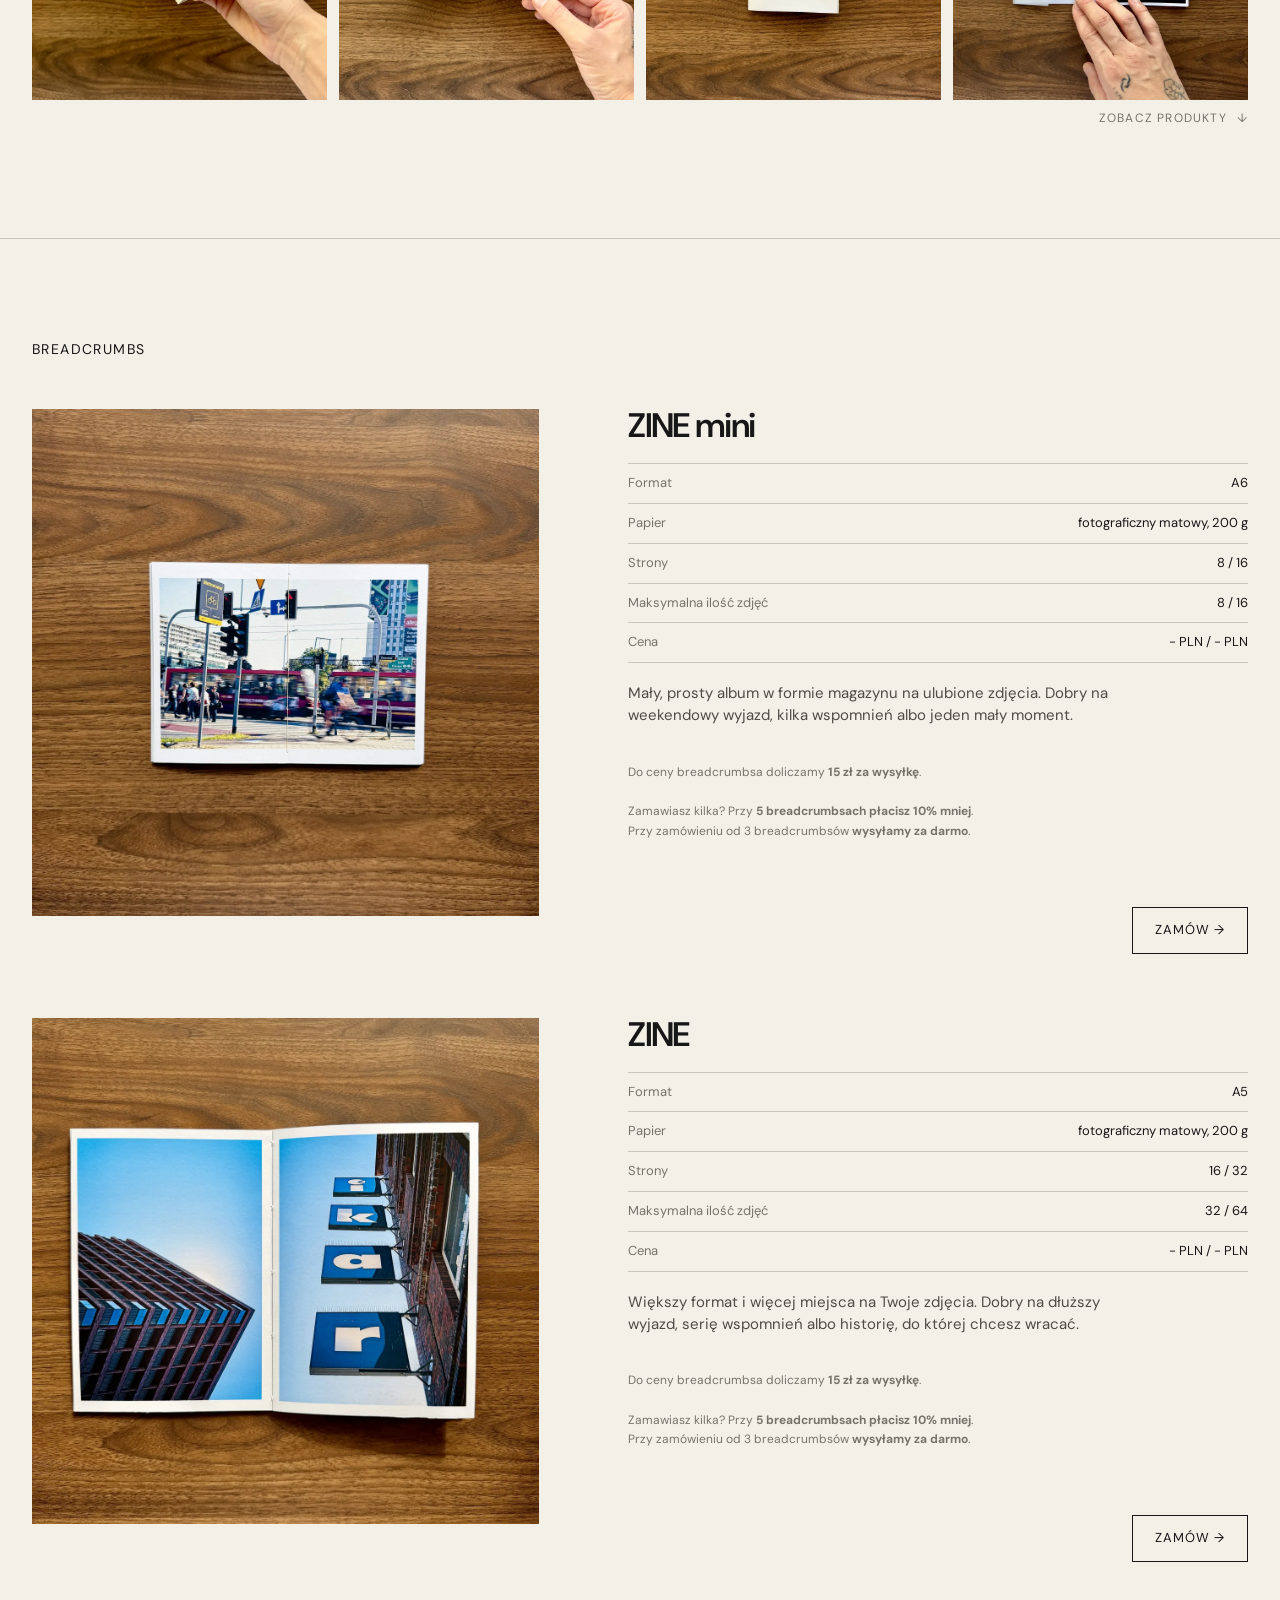
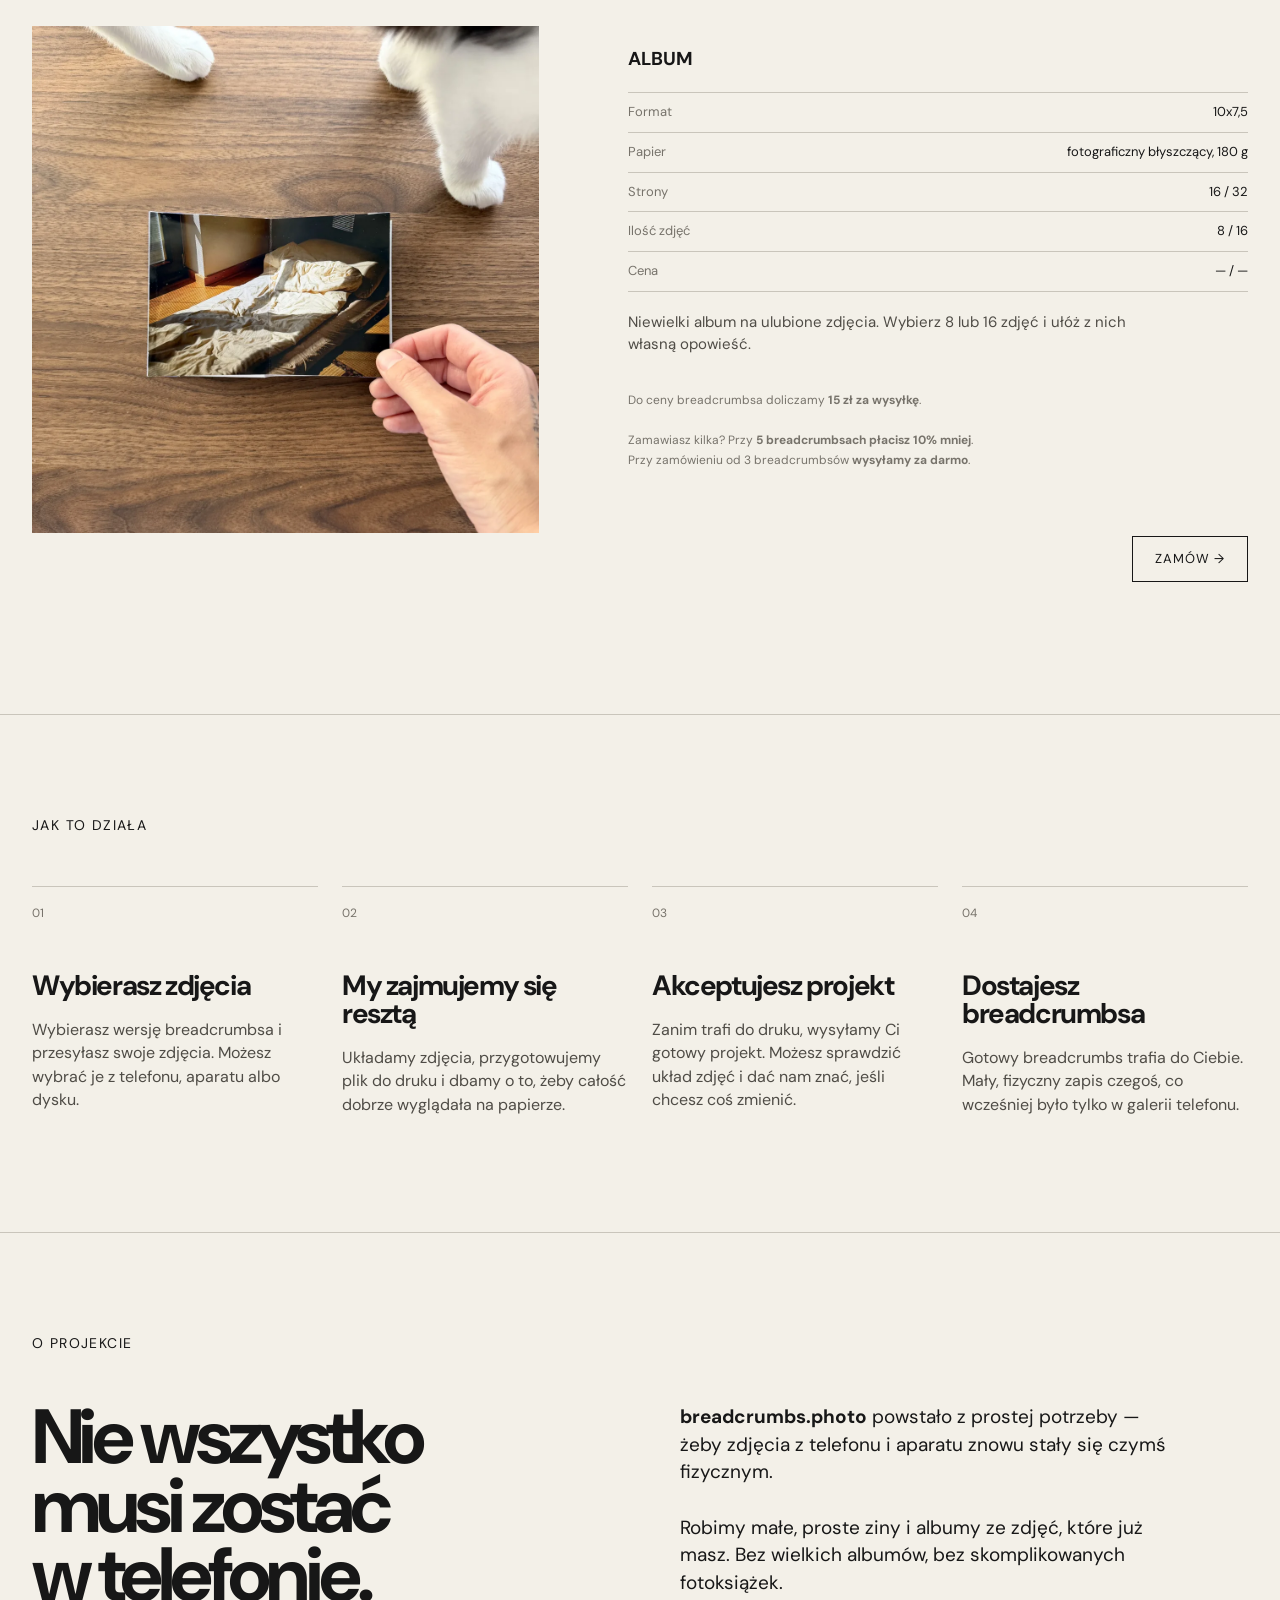
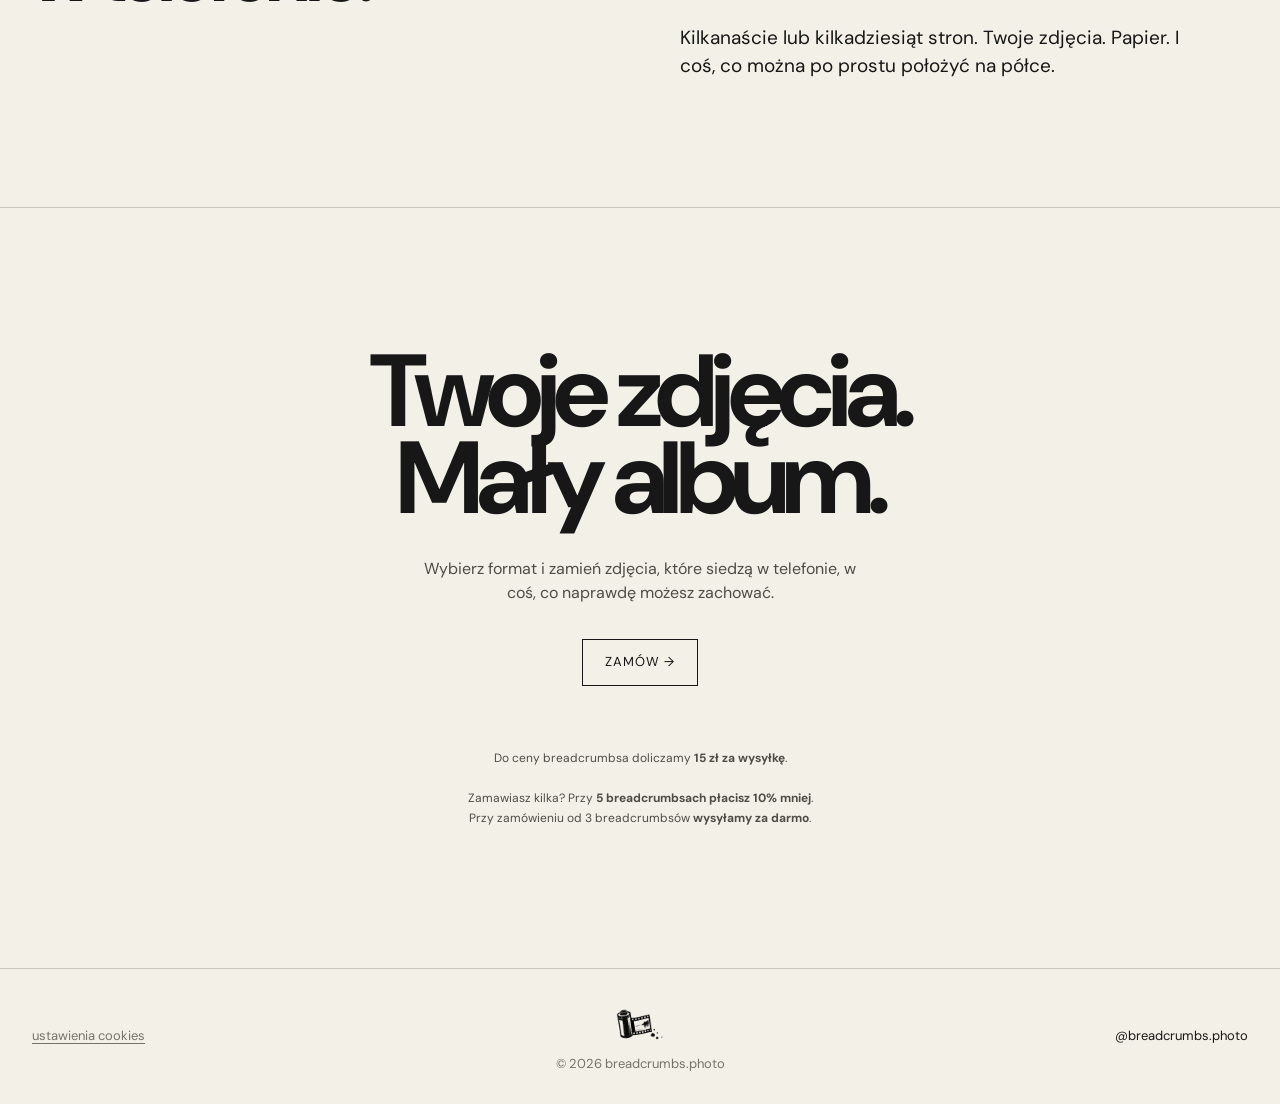
==== commit a969fe1f: "Optimize homepage product images" ====
--- a/index.html
+++ b/index.html
@@ -111,36 +111,36 @@
             <div class="gallery">
 
                 <div class="image-placeholder gallery-image">
-                    <img src="/products/zines.jpg" alt="ZINE mini w formacie A6 i ZINE w formacie A5">
-                </div>
-
-                <div class="image-placeholder gallery-image">
-                    <img src="/products/zine_mini/zine_mini_1.jpg" alt="ZINE mini w formacie A6">
-                </div>
-
-                <div class="image-placeholder gallery-image">
-                    <img src="/products/zine/zine_2.jpg" alt="ZINE w formacie A5">
-                </div>
-
-                <div class="image-placeholder gallery-image">
-                    <img src="/products/zine_mini/zine_mini_cover.jpg" alt="ZINE mini w formacie A6">
-                </div>
-
-                <div class="image-placeholder gallery-image">
-                    <img src="/products/album/album_cover_2.jpeg" alt="ALBUM w formacie 10x7,5">
-                </div>
-
-                <div class="image-placeholder gallery-image">
-                    <img src="/products/album/album_2.jpeg" alt="ALBUM w formacie 10x7,5">
-                </div>
-
-                <div class="image-placeholder gallery-image">
-                    <img src="/products/zine_mini/zine_mini_transparent.jpeg"
+                    <img src="/products/gallery-thumbs/zines.webp" data-fullsrc="/products/zines.jpg" loading="lazy" decoding="async" alt="ZINE mini w formacie A6 i ZINE w formacie A5">
+                </div>
+
+                <div class="image-placeholder gallery-image">
+                    <img src="/products/gallery-thumbs/zine-mini-1.webp" data-fullsrc="/products/zine_mini/zine_mini_1.jpg" loading="lazy" decoding="async" alt="ZINE mini w formacie A6">
+                </div>
+
+                <div class="image-placeholder gallery-image">
+                    <img src="/products/gallery-thumbs/zine-a5-2.webp" data-fullsrc="/products/zine/zine_2.jpg" loading="lazy" decoding="async" alt="ZINE w formacie A5">
+                </div>
+
+                <div class="image-placeholder gallery-image">
+                    <img src="/products/gallery-thumbs/zine-mini-cover.webp" data-fullsrc="/products/zine_mini/zine_mini_cover.jpg" loading="lazy" decoding="async" alt="ZINE mini w formacie A6">
+                </div>
+
+                <div class="image-placeholder gallery-image">
+                    <img src="/products/gallery-thumbs/album-cover.webp" data-fullsrc="/products/album/album_cover_2.jpeg" loading="lazy" decoding="async" alt="ALBUM w formacie 10x7,5">
+                </div>
+
+                <div class="image-placeholder gallery-image">
+                    <img src="/products/gallery-thumbs/album-inside.webp" data-fullsrc="/products/album/album_2.jpeg" loading="lazy" decoding="async" alt="ALBUM w formacie 10x7,5">
+                </div>
+
+                <div class="image-placeholder gallery-image">
+                    <img src="/products/gallery-thumbs/zine-mini-transparent.webp" data-fullsrc="/products/zine_mini/zine_mini_transparent.jpeg" loading="lazy" decoding="async"
                         alt="ZINE mini w formacie A6 z okładką transparentną">
                 </div>
 
                 <div class="image-placeholder gallery-image">
-                    <img src="/products/zine_mini/zine_mini_transparent_2.jpeg"
+                    <img src="/products/gallery-thumbs/zine-mini-transparent-2.webp" data-fullsrc="/products/zine_mini/zine_mini_transparent_2.jpeg" loading="lazy" decoding="async"
                         alt="ZINE mini w formacie A6 z okładką transparentną">
                 </div>
 
@@ -177,7 +177,7 @@
                     <div class="products">
                         <div class="product-photo">
                             <div class="image-placeholder product-image">
-                                <img src="/products/zine_mini/zine_mini_2.jpg" alt="ZINE mini w formacie A6">
+                                <img src="/products/product-photos/zine-mini.webp" loading="lazy" decoding="async" alt="ZINE mini w formacie A6">
 
                             </div>
                         </div>
@@ -237,7 +237,7 @@
                 <article class="product-panel" id="zine-core">
                     <div class="products">
                         <div class="product-image">
-                            <img src="/products/zine/zine_1.jpg" alt="ZINE w formacie A5">
+                            <img src="/products/product-photos/zine-a5.webp" loading="lazy" decoding="async" alt="ZINE w formacie A5">
                         </div>
 
                         <div class="product-stack">
@@ -296,7 +296,7 @@
                 <article class="product-panel" id="album">
                     <div class="products">
                         <div class="product-image">
-                            <img src="/products/album/album_kitku.jpeg" alt="ALBUM w formacie 10x7,5">
+                            <img src="/products/product-photos/album.webp" loading="lazy" decoding="async" alt="ALBUM w formacie 10x7,5">
                         </div>
                         <div class="product-stack">
                             <div class="product">
@@ -609,7 +609,7 @@
             const showImage = (index) => {
                 currentIndex = (index + images.length) % images.length;
                 const image = images[currentIndex];
-                preview.src = image.currentSrc || image.src;
+                preview.src = image.dataset.fullsrc || image.currentSrc || image.src;
                 preview.alt = image.alt;
                 caption.textContent = image.alt;
             };
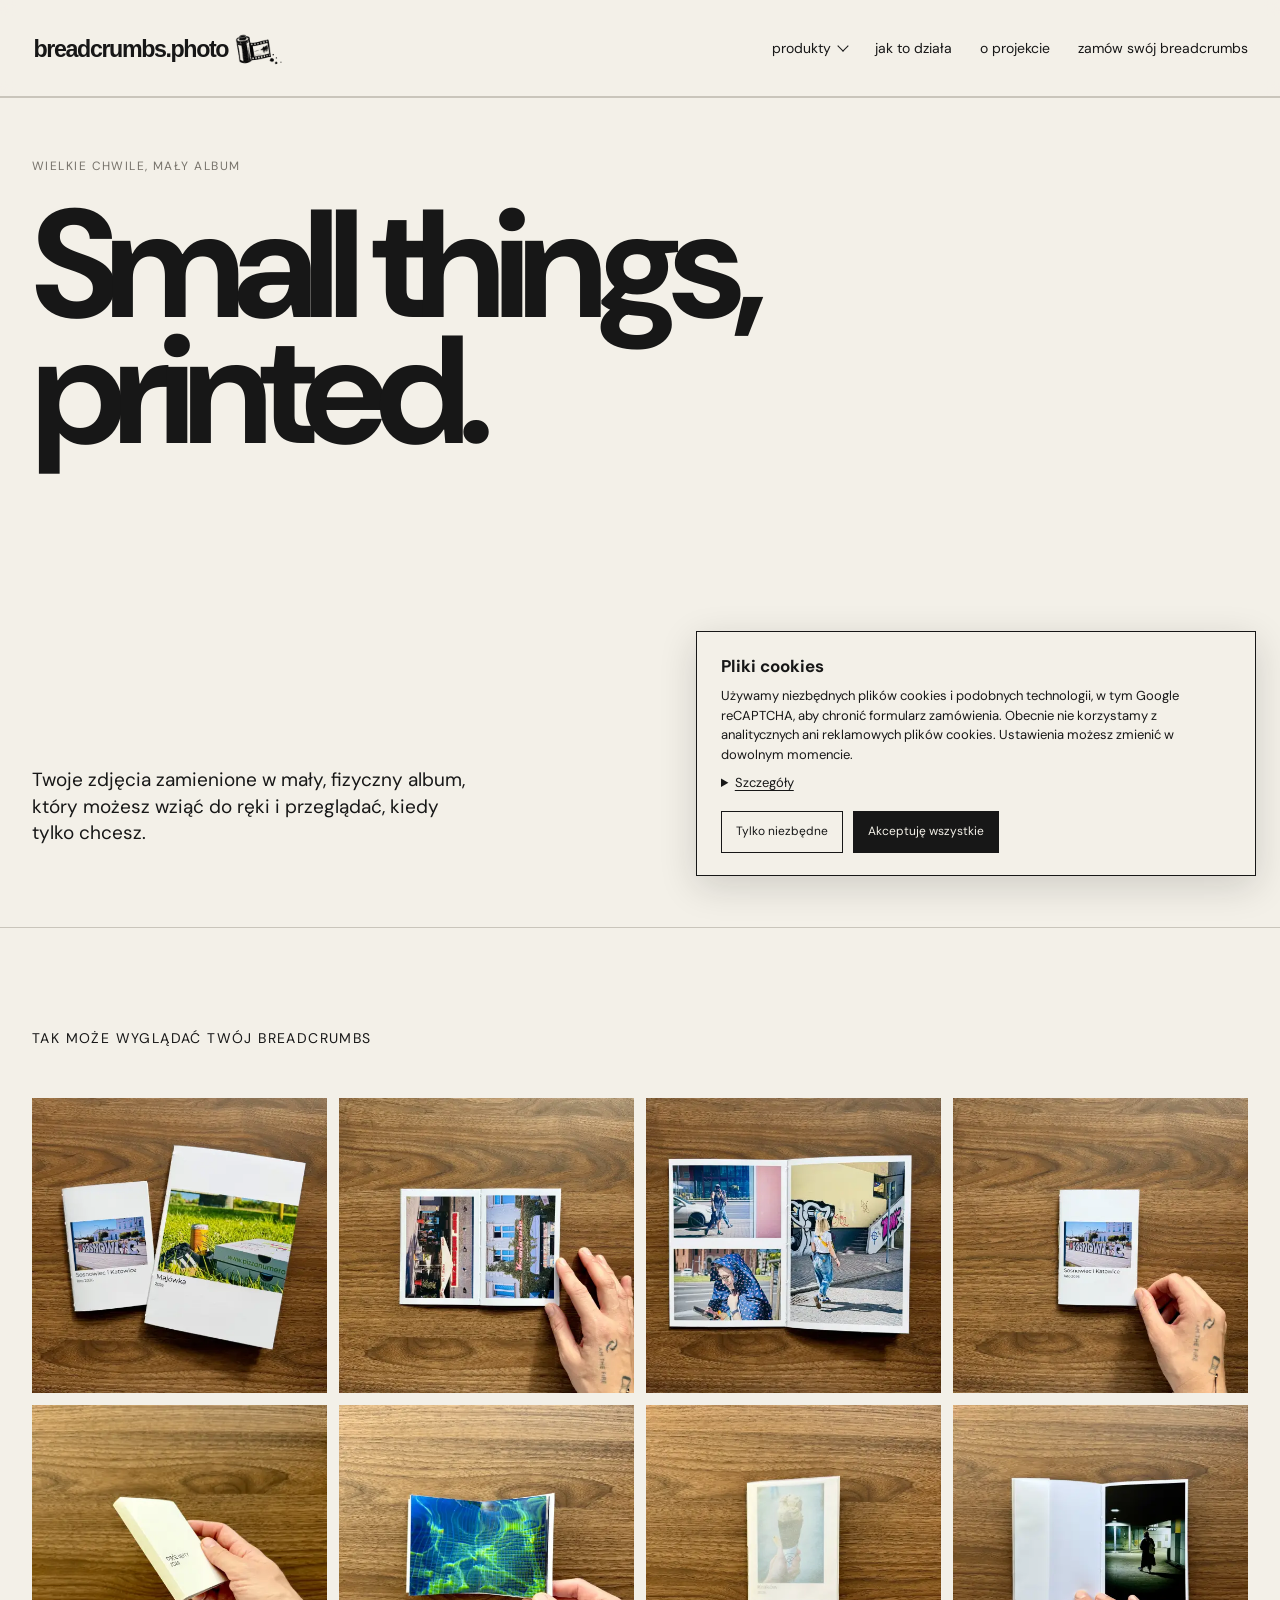
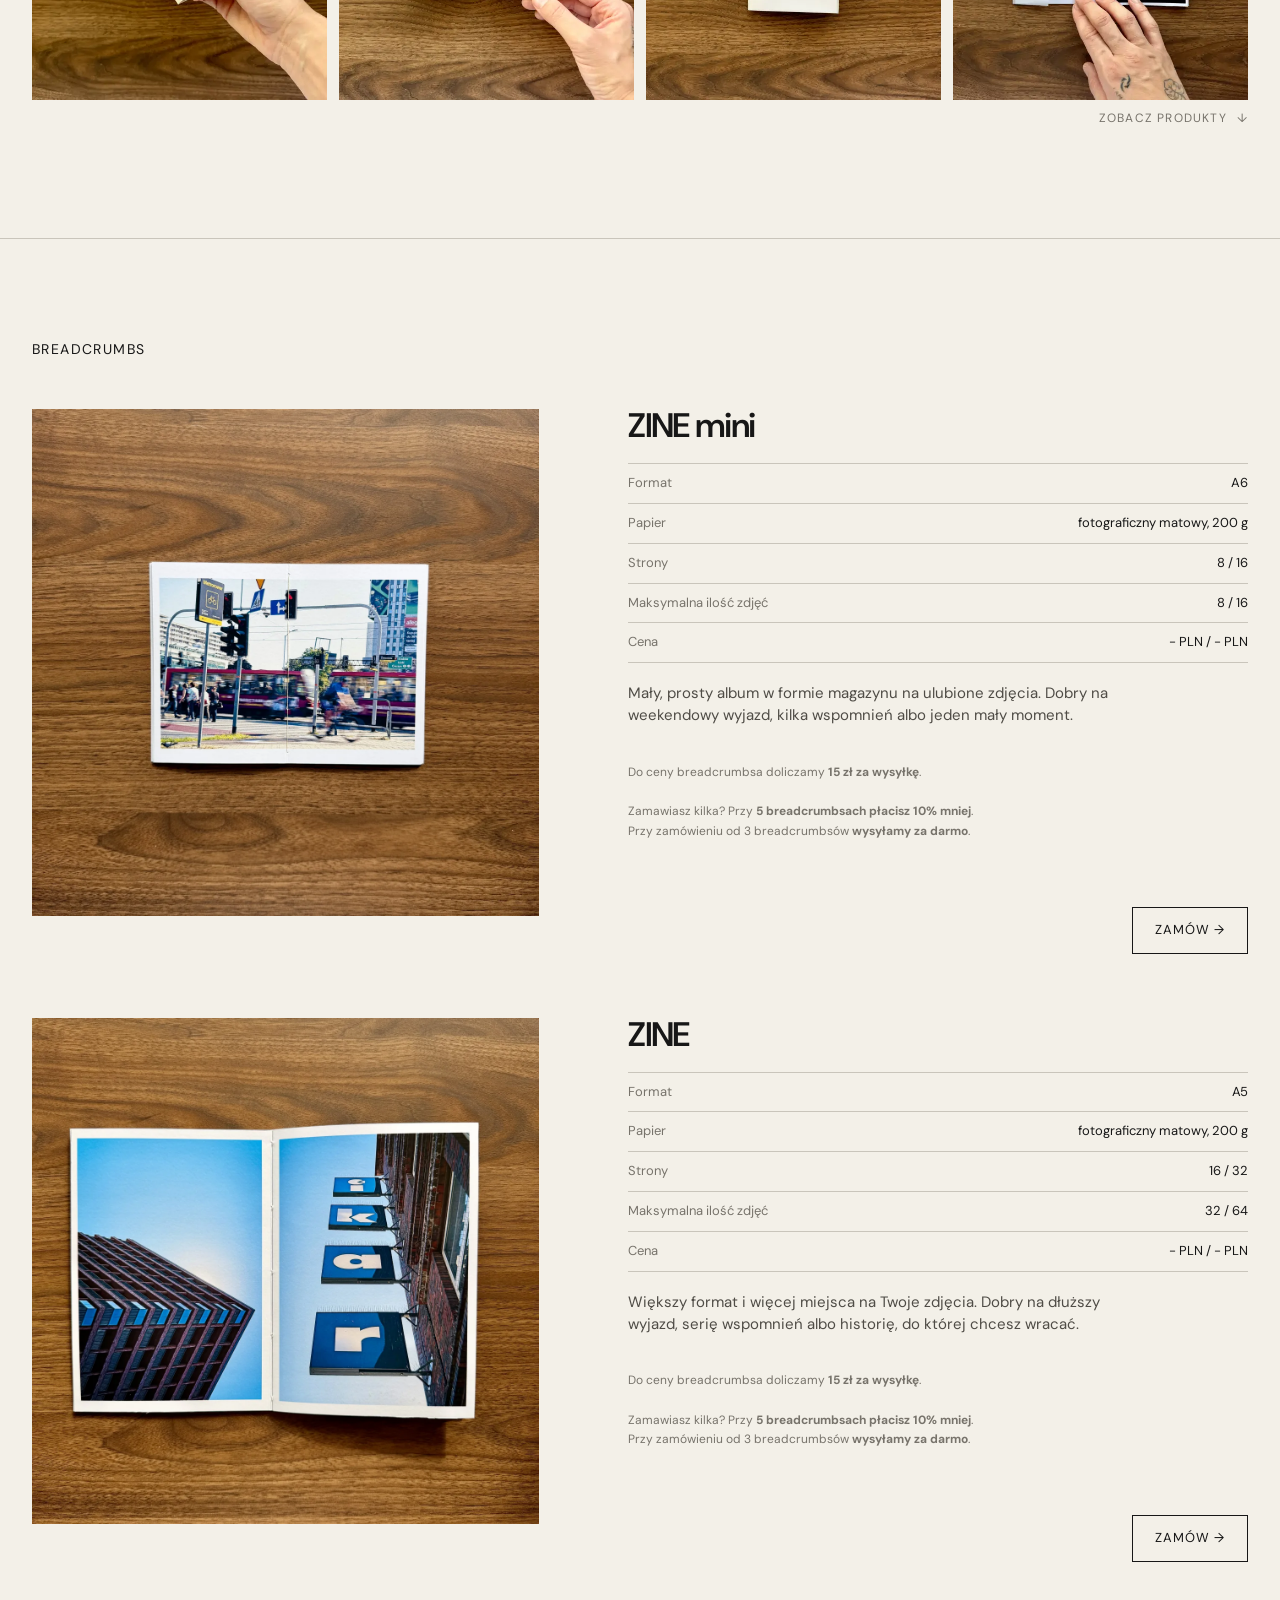
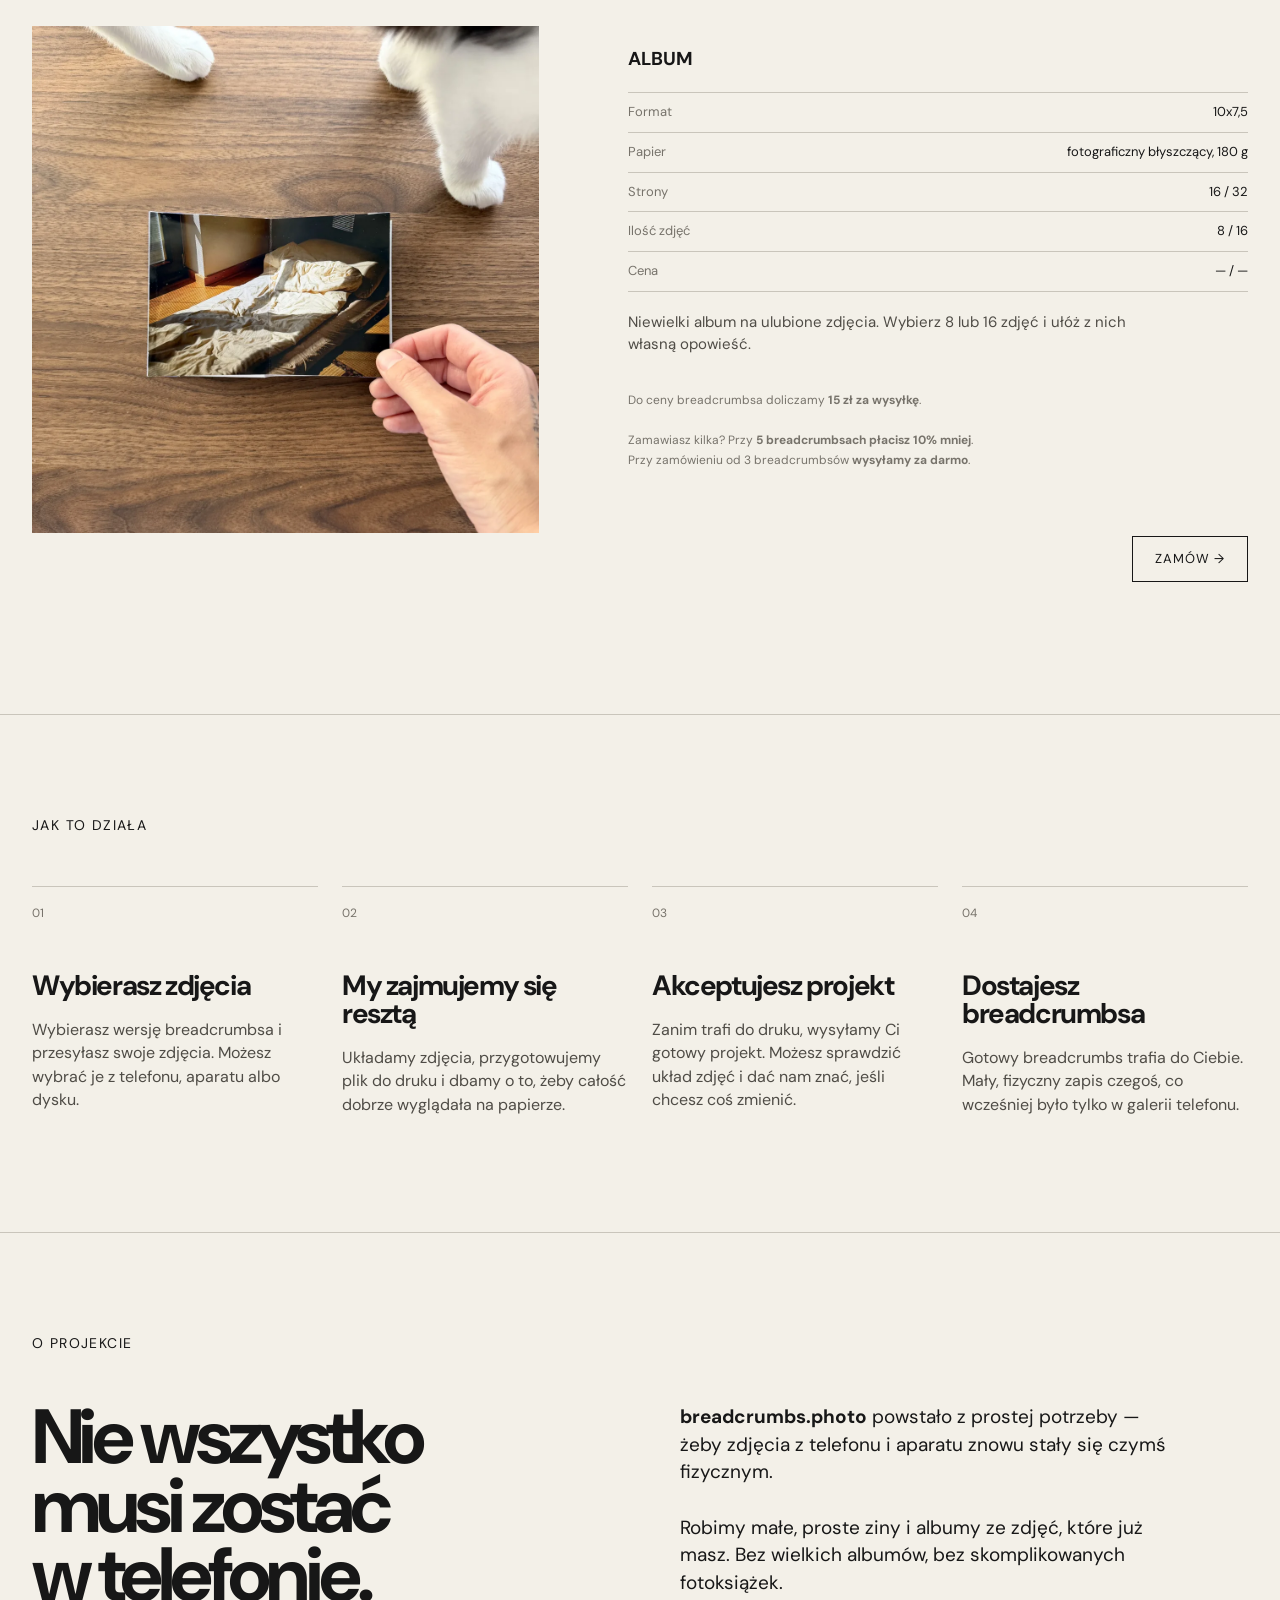
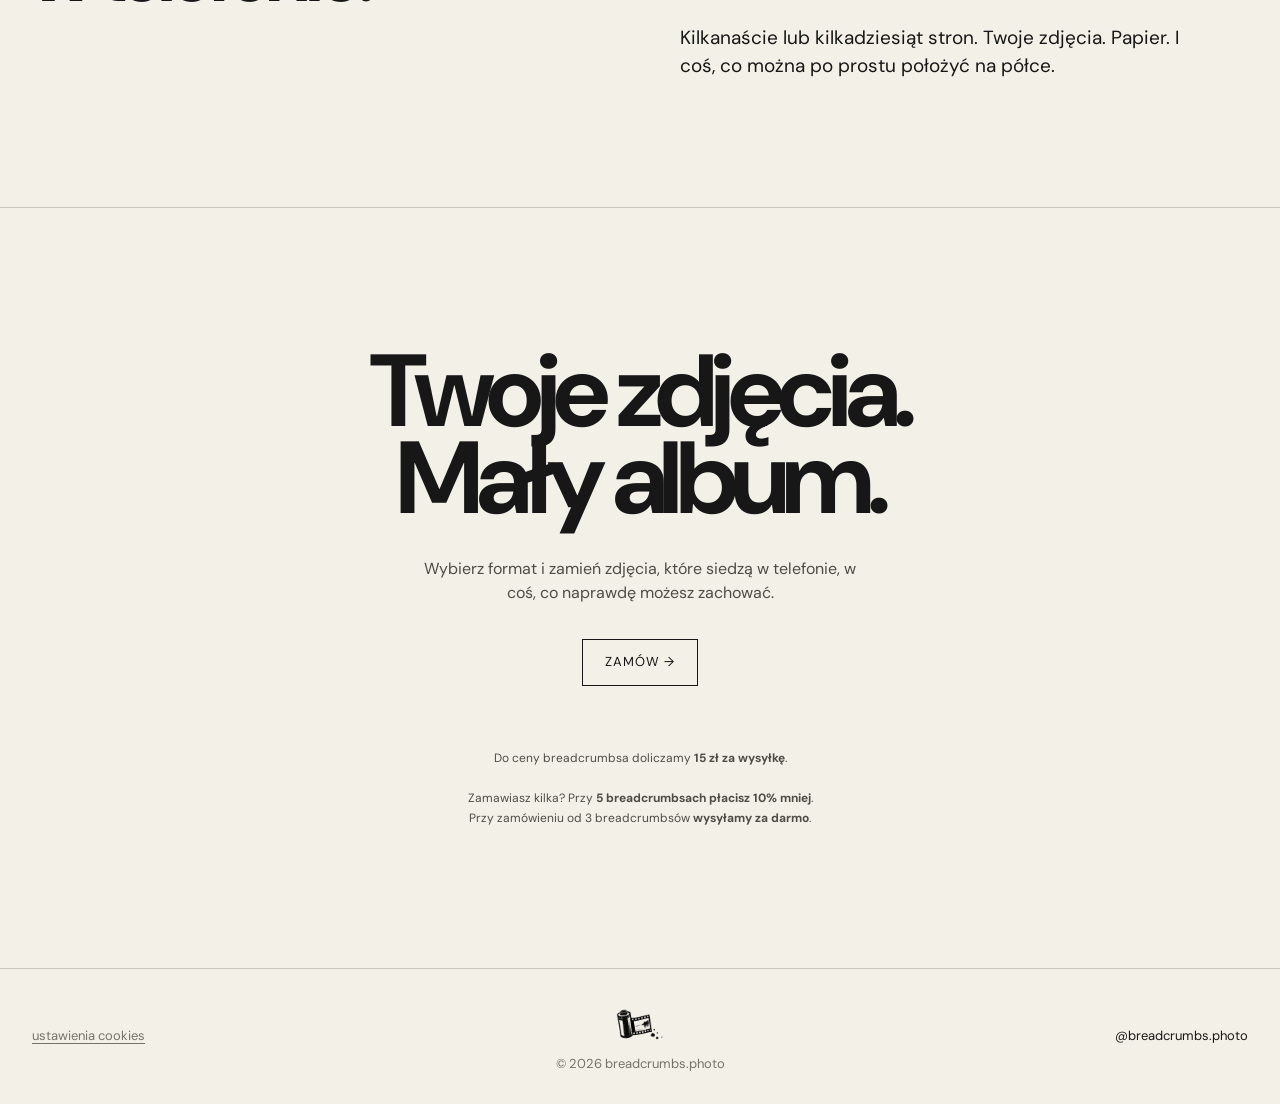
==== commit ceccb553: "Speed up gallery image previews" ====
--- a/index.html
+++ b/index.html
@@ -111,36 +111,36 @@
             <div class="gallery">
 
                 <div class="image-placeholder gallery-image">
-                    <img src="/products/gallery-thumbs/zines.webp" data-fullsrc="/products/zines.jpg" loading="lazy" decoding="async" alt="ZINE mini w formacie A6 i ZINE w formacie A5">
-                </div>
-
-                <div class="image-placeholder gallery-image">
-                    <img src="/products/gallery-thumbs/zine-mini-1.webp" data-fullsrc="/products/zine_mini/zine_mini_1.jpg" loading="lazy" decoding="async" alt="ZINE mini w formacie A6">
-                </div>
-
-                <div class="image-placeholder gallery-image">
-                    <img src="/products/gallery-thumbs/zine-a5-2.webp" data-fullsrc="/products/zine/zine_2.jpg" loading="lazy" decoding="async" alt="ZINE w formacie A5">
-                </div>
-
-                <div class="image-placeholder gallery-image">
-                    <img src="/products/gallery-thumbs/zine-mini-cover.webp" data-fullsrc="/products/zine_mini/zine_mini_cover.jpg" loading="lazy" decoding="async" alt="ZINE mini w formacie A6">
-                </div>
-
-                <div class="image-placeholder gallery-image">
-                    <img src="/products/gallery-thumbs/album-cover.webp" data-fullsrc="/products/album/album_cover_2.jpeg" loading="lazy" decoding="async" alt="ALBUM w formacie 10x7,5">
-                </div>
-
-                <div class="image-placeholder gallery-image">
-                    <img src="/products/gallery-thumbs/album-inside.webp" data-fullsrc="/products/album/album_2.jpeg" loading="lazy" decoding="async" alt="ALBUM w formacie 10x7,5">
-                </div>
-
-                <div class="image-placeholder gallery-image">
-                    <img src="/products/gallery-thumbs/zine-mini-transparent.webp" data-fullsrc="/products/zine_mini/zine_mini_transparent.jpeg" loading="lazy" decoding="async"
+                    <img src="/products/gallery-thumbs/fast/zines.webp" data-fullsrc="/products/gallery-full/zines.webp" loading="lazy" decoding="async" alt="ZINE mini w formacie A6 i ZINE w formacie A5">
+                </div>
+
+                <div class="image-placeholder gallery-image">
+                    <img src="/products/gallery-thumbs/fast/zine-mini-1.webp" data-fullsrc="/products/gallery-full/zine-mini-1.webp" loading="lazy" decoding="async" alt="ZINE mini w formacie A6">
+                </div>
+
+                <div class="image-placeholder gallery-image">
+                    <img src="/products/gallery-thumbs/fast/zine-a5-2.webp" data-fullsrc="/products/gallery-full/zine-a5-2.webp" loading="lazy" decoding="async" alt="ZINE w formacie A5">
+                </div>
+
+                <div class="image-placeholder gallery-image">
+                    <img src="/products/gallery-thumbs/fast/zine-mini-cover.webp" data-fullsrc="/products/gallery-full/zine-mini-cover.webp" loading="lazy" decoding="async" alt="ZINE mini w formacie A6">
+                </div>
+
+                <div class="image-placeholder gallery-image">
+                    <img src="/products/gallery-thumbs/fast/album-cover.webp" data-fullsrc="/products/gallery-full/album-cover.webp" loading="lazy" decoding="async" alt="ALBUM w formacie 10x7,5">
+                </div>
+
+                <div class="image-placeholder gallery-image">
+                    <img src="/products/gallery-thumbs/fast/album-inside.webp" data-fullsrc="/products/gallery-full/album-inside.webp" loading="lazy" decoding="async" alt="ALBUM w formacie 10x7,5">
+                </div>
+
+                <div class="image-placeholder gallery-image">
+                    <img src="/products/gallery-thumbs/fast/zine-mini-transparent.webp" data-fullsrc="/products/gallery-full/zine-mini-transparent.webp" loading="lazy" decoding="async"
                         alt="ZINE mini w formacie A6 z okładką transparentną">
                 </div>
 
                 <div class="image-placeholder gallery-image">
-                    <img src="/products/gallery-thumbs/zine-mini-transparent-2.webp" data-fullsrc="/products/zine_mini/zine_mini_transparent_2.jpeg" loading="lazy" decoding="async"
+                    <img src="/products/gallery-thumbs/fast/zine-mini-transparent-2.webp" data-fullsrc="/products/gallery-full/zine-mini-transparent-2.webp" loading="lazy" decoding="async"
                         alt="ZINE mini w formacie A6 z okładką transparentną">
                 </div>
 
@@ -609,9 +609,16 @@
             const showImage = (index) => {
                 currentIndex = (index + images.length) % images.length;
                 const image = images[currentIndex];
-                preview.src = image.dataset.fullsrc || image.currentSrc || image.src;
+                preview.src = image.currentSrc || image.src;
                 preview.alt = image.alt;
                 caption.textContent = image.alt;
+
+                const fullImage = new Image();
+                fullImage.decoding = "async";
+                fullImage.src = image.dataset.fullsrc || image.currentSrc || image.src;
+                fullImage.decode().then(() => {
+                    if (currentIndex === index && dialog.open) preview.src = fullImage.src;
+                }).catch(() => {});
             };
 
             images.forEach((image, index) => {
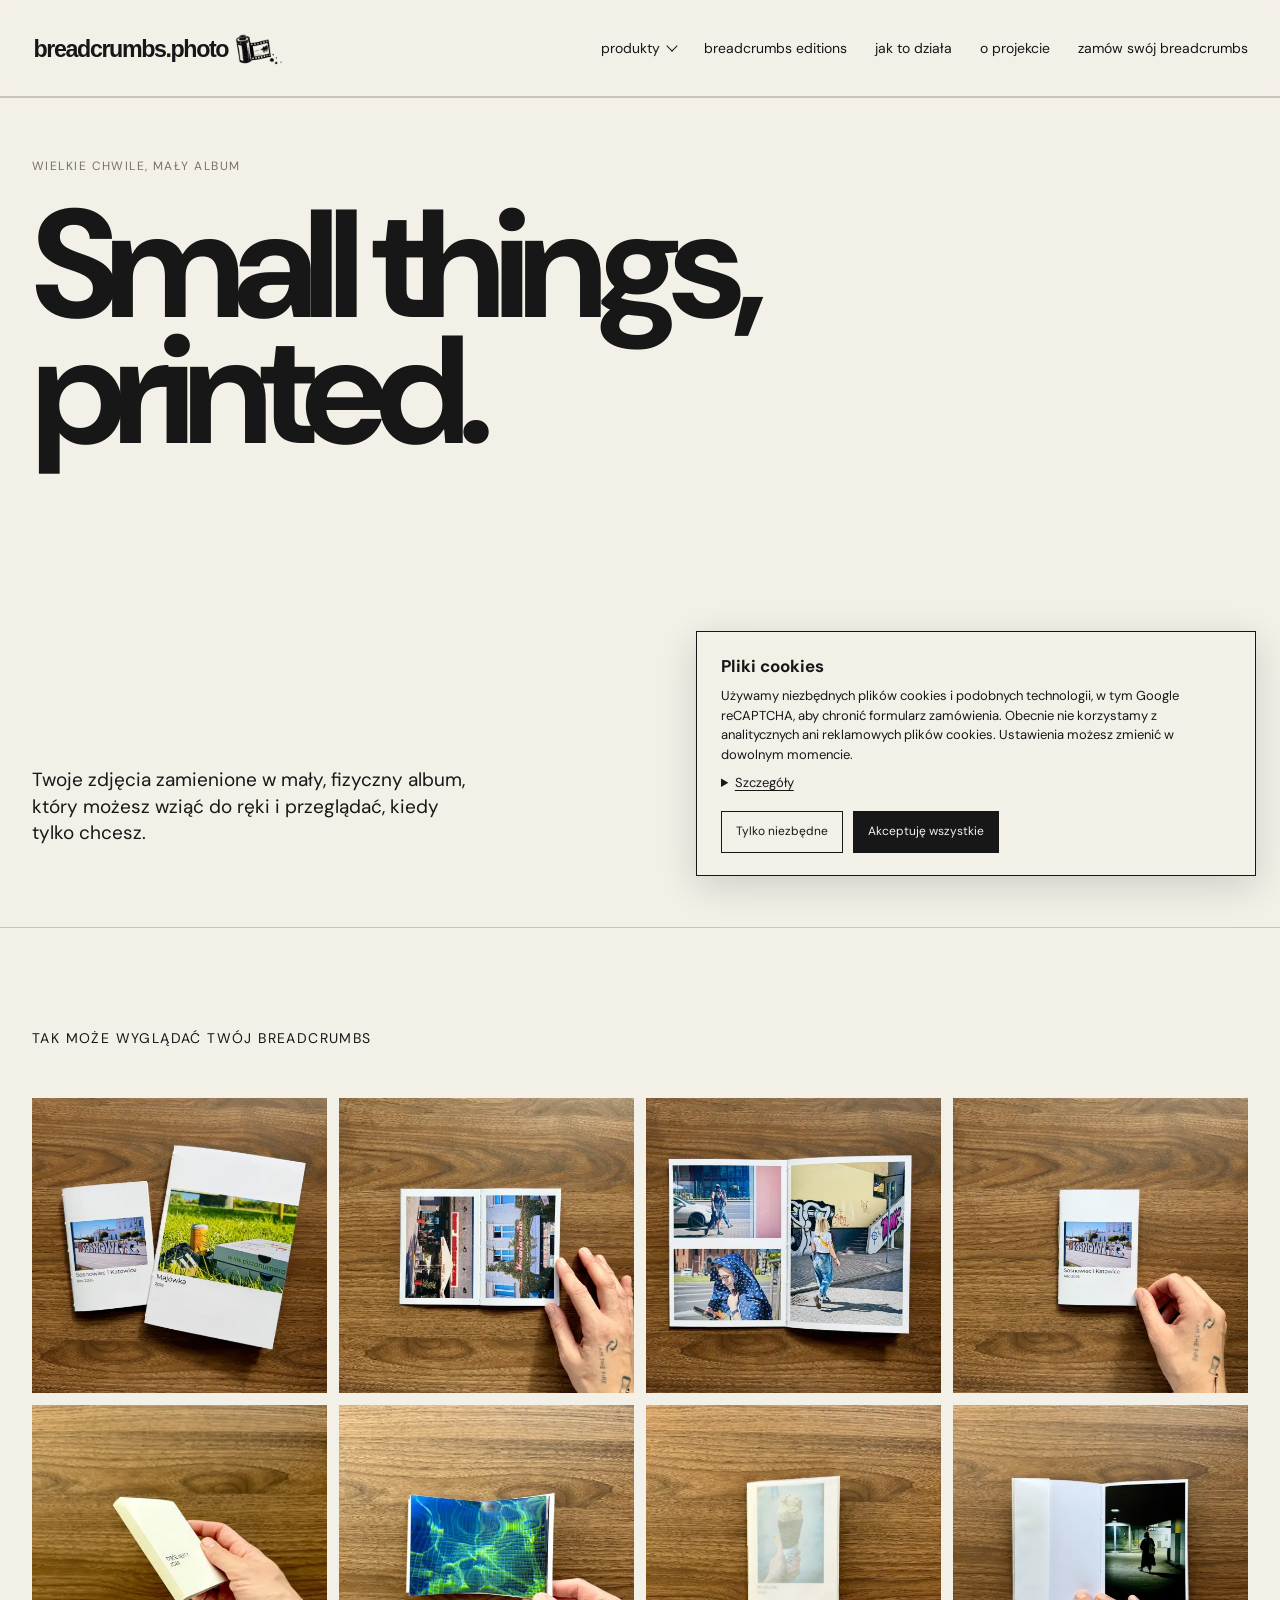
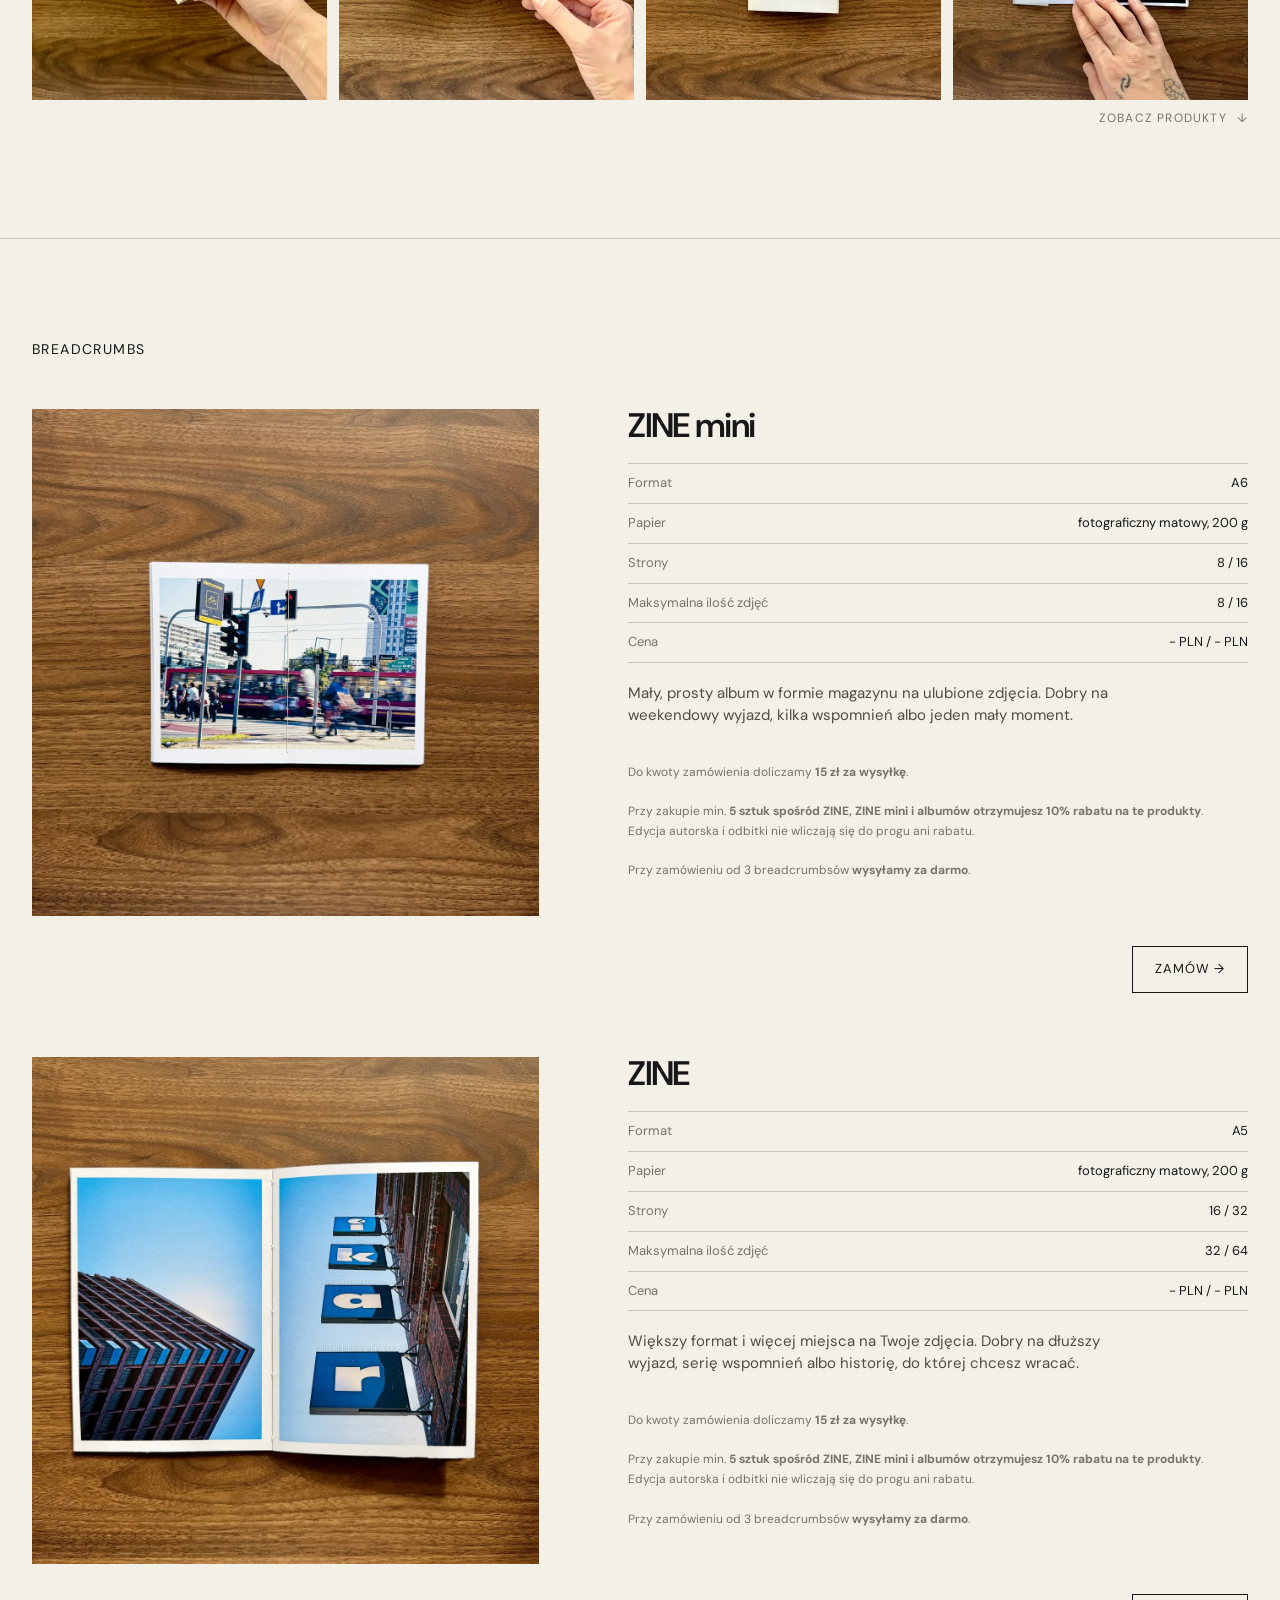
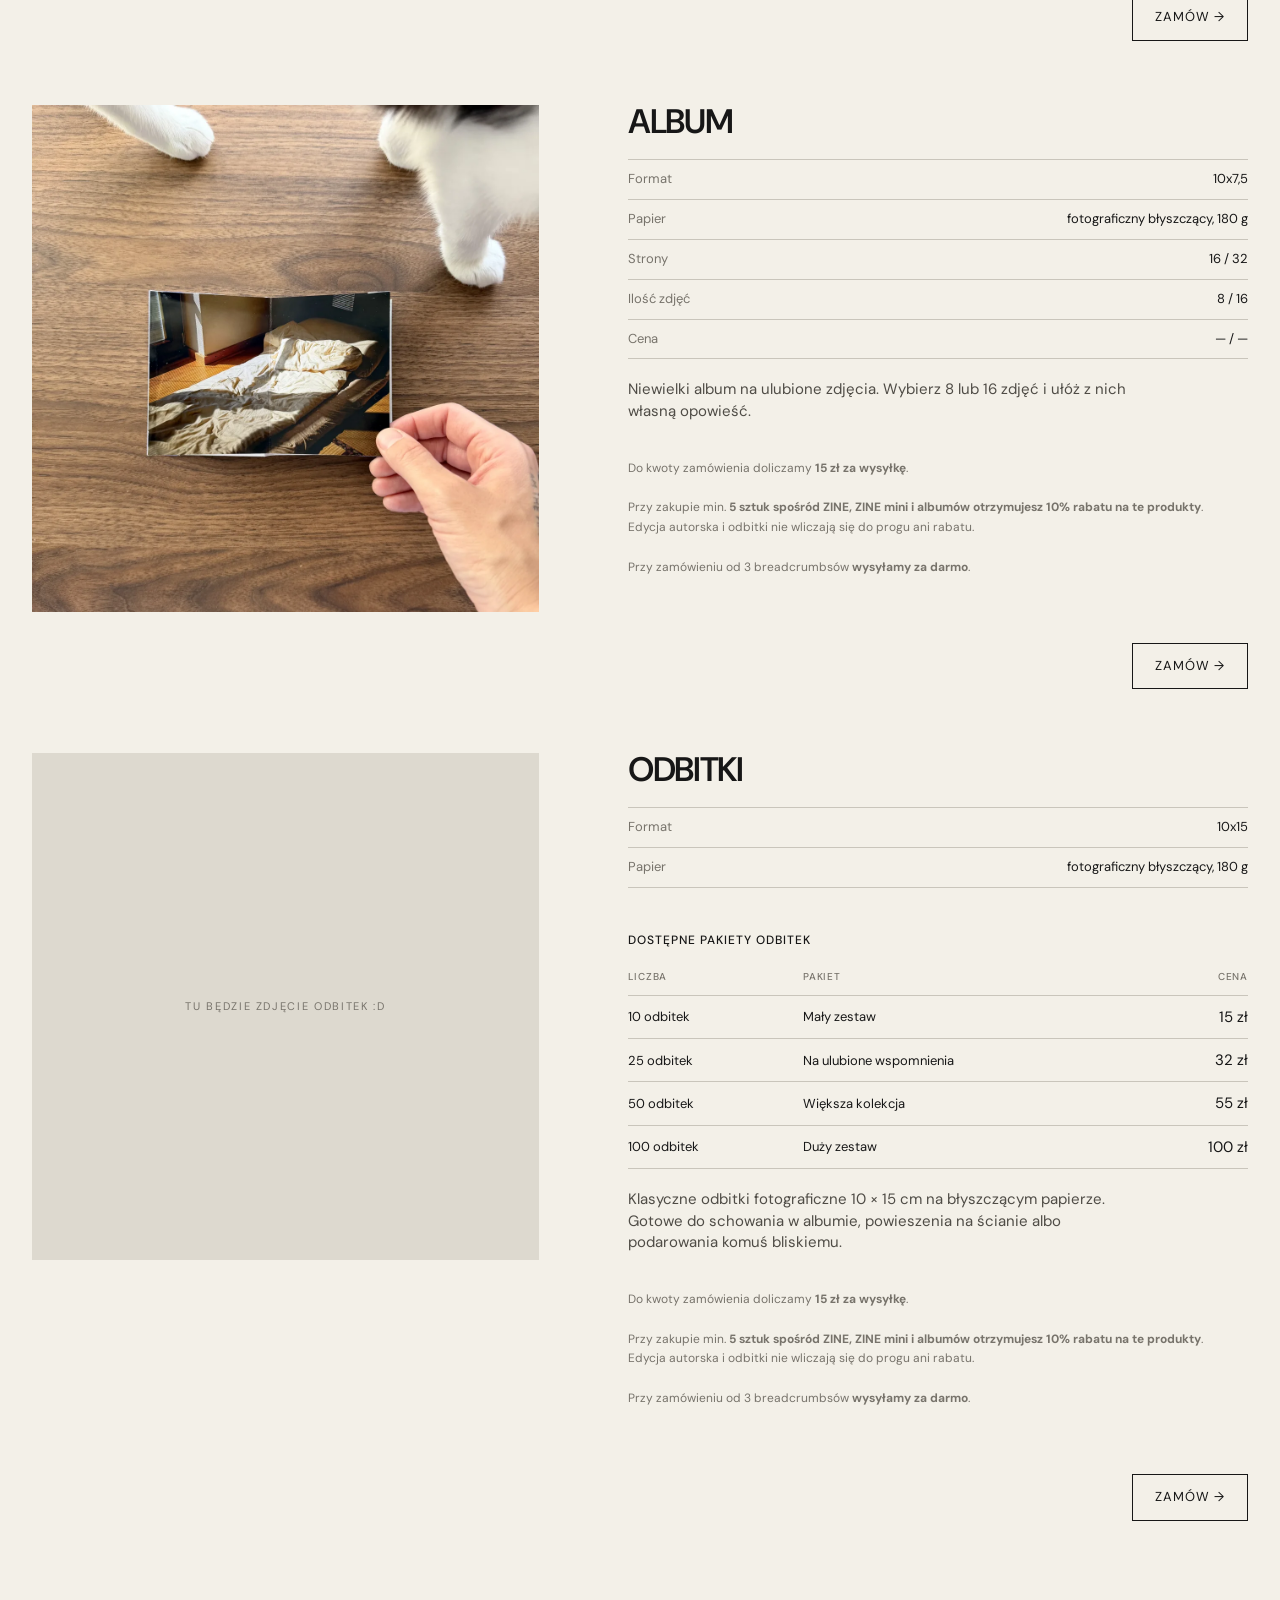
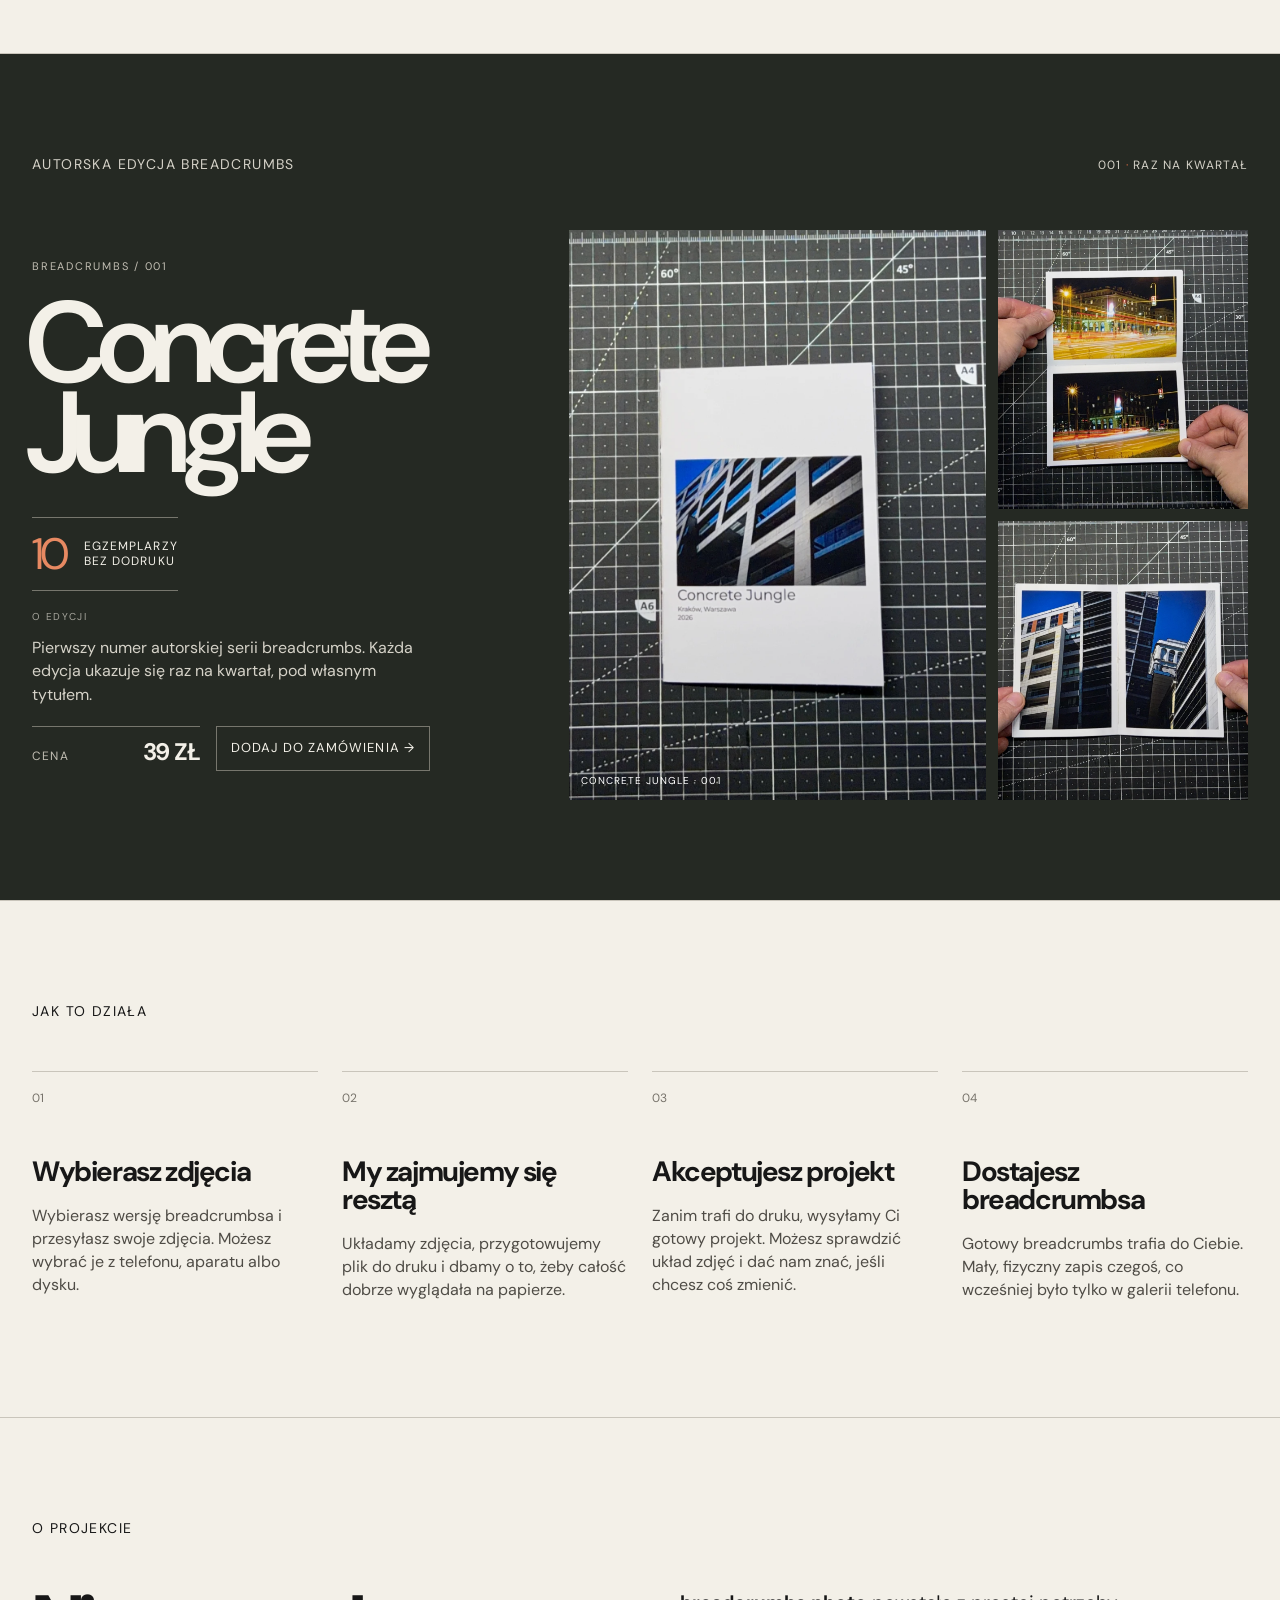
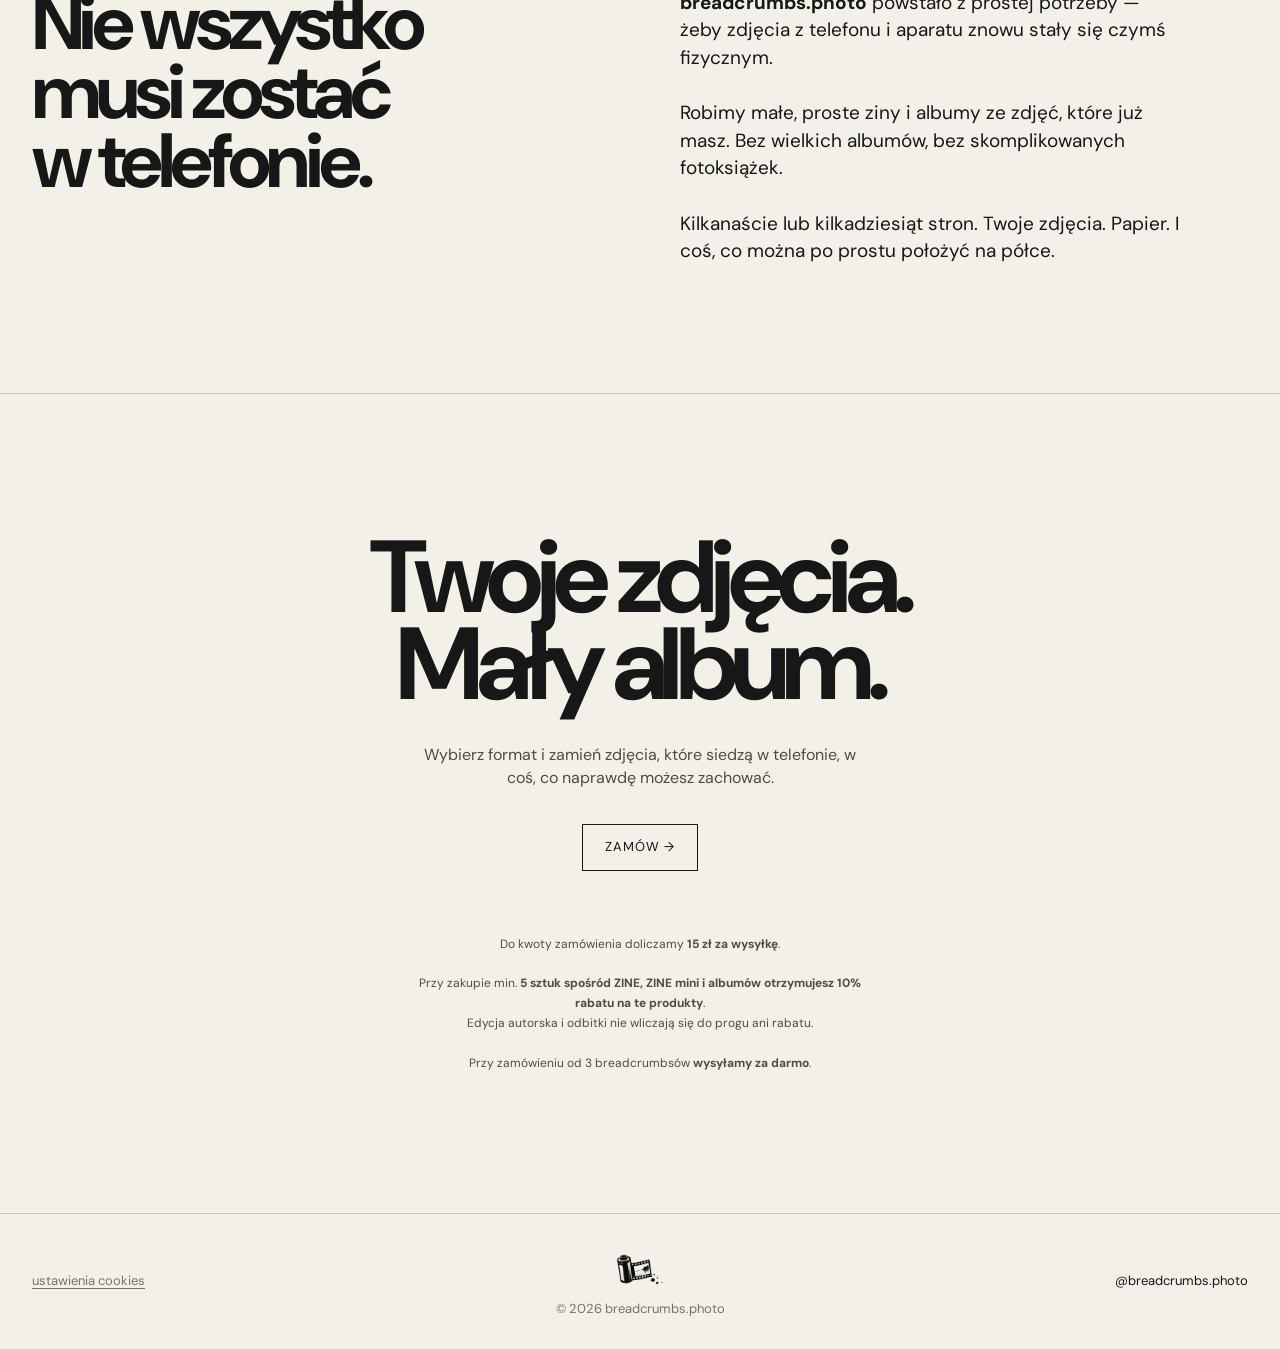
==== commit fd465624: "Update storefront and order flow" ====
--- a/index.html
+++ b/index.html
@@ -42,8 +42,10 @@
                     <a href="#zine-mini">ZINE mini</a>
                     <a href="#zine-core">ZINE</a>
                     <a href="#album">ALBUM</a>
+                    <a href="#odbitki">ODBITKI</a>
                 </div>
             </details>
+            <a href="#breadcrumbs-001" class="nav-limited-link">breadcrumbs editions</a>
             <a href="#jak-to-dziala">jak to działa</a>
             <a href="#o-projekcie">o projekcie</a>
             <a href="zamow.html">zamów swój breadcrumbs</a>
@@ -111,37 +113,50 @@
             <div class="gallery">
 
                 <div class="image-placeholder gallery-image">
-                    <img src="/products/gallery-thumbs/fast/zines.webp" data-fullsrc="/products/gallery-full/zines.webp" loading="lazy" decoding="async" alt="ZINE mini w formacie A6 i ZINE w formacie A5">
+                    <img src="/products/gallery-thumbs/fast/zines.webp" data-fullsrc="/products/gallery-full/zines.webp"
+                        loading="lazy" decoding="async" alt="ZINE mini w formacie A6 i ZINE w formacie A5">
                 </div>
 
                 <div class="image-placeholder gallery-image">
-                    <img src="/products/gallery-thumbs/fast/zine-mini-1.webp" data-fullsrc="/products/gallery-full/zine-mini-1.webp" loading="lazy" decoding="async" alt="ZINE mini w formacie A6">
+                    <img src="/products/gallery-thumbs/fast/zine-mini-1.webp"
+                        data-fullsrc="/products/gallery-full/zine-mini-1.webp" loading="lazy" decoding="async"
+                        alt="ZINE mini w formacie A6">
                 </div>
 
                 <div class="image-placeholder gallery-image">
-                    <img src="/products/gallery-thumbs/fast/zine-a5-2.webp" data-fullsrc="/products/gallery-full/zine-a5-2.webp" loading="lazy" decoding="async" alt="ZINE w formacie A5">
+                    <img src="/products/gallery-thumbs/fast/zine-a5-2.webp"
+                        data-fullsrc="/products/gallery-full/zine-a5-2.webp" loading="lazy" decoding="async"
+                        alt="ZINE w formacie A5">
                 </div>
 
                 <div class="image-placeholder gallery-image">
-                    <img src="/products/gallery-thumbs/fast/zine-mini-cover.webp" data-fullsrc="/products/gallery-full/zine-mini-cover.webp" loading="lazy" decoding="async" alt="ZINE mini w formacie A6">
+                    <img src="/products/gallery-thumbs/fast/zine-mini-cover.webp"
+                        data-fullsrc="/products/gallery-full/zine-mini-cover.webp" loading="lazy" decoding="async"
+                        alt="ZINE mini w formacie A6">
                 </div>
 
                 <div class="image-placeholder gallery-image">
-                    <img src="/products/gallery-thumbs/fast/album-cover.webp" data-fullsrc="/products/gallery-full/album-cover.webp" loading="lazy" decoding="async" alt="ALBUM w formacie 10x7,5">
+                    <img src="/products/gallery-thumbs/fast/album-cover.webp"
+                        data-fullsrc="/products/gallery-full/album-cover.webp" loading="lazy" decoding="async"
+                        alt="ALBUM w formacie 10x7,5">
                 </div>
 
                 <div class="image-placeholder gallery-image">
-                    <img src="/products/gallery-thumbs/fast/album-inside.webp" data-fullsrc="/products/gallery-full/album-inside.webp" loading="lazy" decoding="async" alt="ALBUM w formacie 10x7,5">
+                    <img src="/products/gallery-thumbs/fast/album-inside.webp"
+                        data-fullsrc="/products/gallery-full/album-inside.webp" loading="lazy" decoding="async"
+                        alt="ALBUM w formacie 10x7,5">
                 </div>
 
                 <div class="image-placeholder gallery-image">
-                    <img src="/products/gallery-thumbs/fast/zine-mini-transparent.webp" data-fullsrc="/products/gallery-full/zine-mini-transparent.webp" loading="lazy" decoding="async"
+                    <img src="/products/gallery-thumbs/fast/zine-mini-transparent.webp"
+                        data-fullsrc="/products/gallery-full/zine-mini-transparent.webp" loading="lazy" decoding="async"
                         alt="ZINE mini w formacie A6 z okładką transparentną">
                 </div>
 
                 <div class="image-placeholder gallery-image">
-                    <img src="/products/gallery-thumbs/fast/zine-mini-transparent-2.webp" data-fullsrc="/products/gallery-full/zine-mini-transparent-2.webp" loading="lazy" decoding="async"
-                        alt="ZINE mini w formacie A6 z okładką transparentną">
+                    <img src="/products/gallery-thumbs/fast/zine-mini-transparent-2.webp"
+                        data-fullsrc="/products/gallery-full/zine-mini-transparent-2.webp" loading="lazy"
+                        decoding="async" alt="ZINE mini w formacie A6 z okładką transparentną">
                 </div>
 
             </div>
@@ -177,7 +192,8 @@
                     <div class="products">
                         <div class="product-photo">
                             <div class="image-placeholder product-image">
-                                <img src="/products/product-photos/zine-mini.webp" loading="lazy" decoding="async" alt="ZINE mini w formacie A6">
+                                <img src="/products/product-photos/zine-mini.webp" loading="lazy" decoding="async"
+                                    alt="ZINE mini w formacie A6">
 
                             </div>
                         </div>
@@ -215,13 +231,17 @@
                                 </p>
                                 <p class="shipping-note product-shipping-note">
                                     <br>
-                                    Do ceny breadcrumbsa doliczamy <strong><span
+                                    Do kwoty zamówienia doliczamy <strong><span
                                             data-store-setting="shipping_standard">15</span> zł za wysyłkę</strong>.
                                     <br><br>
-                                    Zamawiasz kilka? Przy <strong><span
-                                            data-store-setting="discount_from_count">5</span> breadcrumbsach płacisz
-                                        <span data-store-setting="discount_percent">10</span>% mniej</strong>.
-                                    <br>
+                                    Przy zakupie min. <strong><span data-store-setting="discount_from_count">5</span>
+                                        sztuk spośród ZINE, ZINE mini
+                                        i albumów otrzymujesz <span data-store-setting="discount_percent">10</span>%
+                                        rabatu
+                                        na te produkty</strong>. <br>Edycja autorska i odbitki nie wliczają się do progu
+                                    ani
+                                    rabatu.
+                                    <br><br>
                                     Przy zamówieniu od <span data-store-setting="free_shipping_from">3</span>
                                     breadcrumbsów
                                     <strong>wysyłamy za darmo</strong>.
@@ -237,7 +257,8 @@
                 <article class="product-panel" id="zine-core">
                     <div class="products">
                         <div class="product-image">
-                            <img src="/products/product-photos/zine-a5.webp" loading="lazy" decoding="async" alt="ZINE w formacie A5">
+                            <img src="/products/product-photos/zine-a5.webp" loading="lazy" decoding="async"
+                                alt="ZINE w formacie A5">
                         </div>
 
                         <div class="product-stack">
@@ -272,13 +293,17 @@
                                 </p>
                                 <p class="shipping-note product-shipping-note">
                                     <br>
-                                    Do ceny breadcrumbsa doliczamy <strong><span
+                                    Do kwoty zamówienia doliczamy <strong><span
                                             data-store-setting="shipping_standard">15</span> zł za wysyłkę</strong>.
                                     <br><br>
-                                    Zamawiasz kilka? Przy <strong><span
-                                            data-store-setting="discount_from_count">5</span> breadcrumbsach płacisz
-                                        <span data-store-setting="discount_percent">10</span>% mniej</strong>.
-                                    <br>
+                                    Przy zakupie min. <strong><span data-store-setting="discount_from_count">5</span>
+                                        sztuk spośród ZINE, ZINE mini
+                                        i albumów otrzymujesz <span data-store-setting="discount_percent">10</span>%
+                                        rabatu
+                                        na te produkty</strong>. <br>Edycja autorska i odbitki nie wliczają się do progu
+                                    ani
+                                    rabatu.
+                                    <br><br>
                                     Przy zamówieniu od <span data-store-setting="free_shipping_from">3</span>
                                     breadcrumbsów
                                     <strong>wysyłamy za darmo</strong>.
@@ -296,11 +321,12 @@
                 <article class="product-panel" id="album">
                     <div class="products">
                         <div class="product-image">
-                            <img src="/products/product-photos/album.webp" loading="lazy" decoding="async" alt="ALBUM w formacie 10x7,5">
+                            <img src="/products/product-photos/album.webp" loading="lazy" decoding="async"
+                                alt="ALBUM w formacie 10x7,5">
                         </div>
                         <div class="product-stack">
                             <div class="product">
-                                <h3>ALBUM</h3>
+                                <h3 class="product-name">ALBUM</h3>
                                 <div class="details">
                                     <div class="detail-row">
                                         <span>Format</span>
@@ -316,7 +342,7 @@
                                     </div>
                                     <div class="detail-row">
                                         <span>Ilość zdjęć</span>
-                                        <span data-product-max-photos="album_8,album_16">8 / 16</span>
+                                        <span>8 / 16</span>
                                     </div>
                                     <div class="detail-row">
                                         <span>Cena</span>
@@ -330,13 +356,17 @@
                                 </p>
                                 <p class="shipping-note product-shipping-note">
                                     <br>
-                                    Do ceny breadcrumbsa doliczamy <strong><span
+                                    Do kwoty zamówienia doliczamy <strong><span
                                             data-store-setting="shipping_standard">15</span> zł za wysyłkę</strong>.
                                     <br><br>
-                                    Zamawiasz kilka? Przy <strong><span
-                                            data-store-setting="discount_from_count">5</span> breadcrumbsach płacisz
-                                        <span data-store-setting="discount_percent">10</span>% mniej</strong>.
-                                    <br>
+                                    Przy zakupie min. <strong><span data-store-setting="discount_from_count">5</span>
+                                        sztuk spośród ZINE, ZINE mini
+                                        i albumów otrzymujesz <span data-store-setting="discount_percent">10</span>%
+                                        rabatu
+                                        na te produkty</strong>. <br>Edycja autorska i odbitki nie wliczają się do progu
+                                    ani
+                                    rabatu.
+                                    <br><br>
                                     Przy zamówieniu od <span data-store-setting="free_shipping_from">3</span>
                                     breadcrumbsów
                                     <strong>wysyłamy za darmo</strong>.
@@ -349,6 +379,89 @@
                     </div>
                 </article>
 
+                <article class="product-panel" id="odbitki">
+                    <div class="products">
+                        <div class="image-placeholder product-image product-image-empty">
+                            Tu będzie zdjęcie odbitek :D
+                        </div>
+                        <div class="product-stack">
+                            <div class="product">
+                                <h3 class="product-name">ODBITKI</h3>
+                                <div class="details">
+                                    <div class="detail-row">
+                                        <span>Format</span>
+                                        <span>10x15</span>
+                                    </div>
+                                    <div class="detail-row">
+                                        <span>Papier</span>
+                                        <span>fotograficzny błyszczący, 180 g</span>
+                                    </div>
+                                </div>
+                                <div class="print-packages">
+                                    <h4>Dostępne pakiety odbitek</h4>
+                                    <table class="print-packages-table">
+                                        <thead>
+                                            <tr>
+                                                <th scope="col">Liczba</th>
+                                                <th scope="col">Pakiet</th>
+                                                <th scope="col">Cena</th>
+                                            </tr>
+                                        </thead>
+                                        <tbody>
+                                            <tr>
+                                                <td>10 odbitek</td>
+                                                <td>Mały zestaw</td>
+                                                <td>15 zł</td>
+                                            </tr>
+                                            <tr>
+                                                <td>25 odbitek</td>
+                                                <td>Na ulubione wspomnienia</td>
+                                                <td>32 zł</td>
+                                            </tr>
+                                            <tr>
+                                                <td>50 odbitek</td>
+                                                <td>Większa kolekcja</td>
+                                                <td>55 zł</td>
+                                            </tr>
+                                            <tr>
+                                                <td>100 odbitek</td>
+                                                <td>Duży zestaw</td>
+                                                <td>100 zł</td>
+                                            </tr>
+                                        </tbody>
+                                    </table>
+                                </div>
+                                <p class="product-description">
+                                    Klasyczne odbitki fotograficzne 10 × 15 cm na błyszczącym papierze. Gotowe do
+                                    schowania w albumie,
+                                    powieszenia na ścianie albo podarowania komuś bliskiemu.</p>
+
+
+                                <p class="shipping-note product-shipping-note">
+                                    <br>
+                                    Do kwoty zamówienia doliczamy <strong><span
+                                            data-store-setting="shipping_standard">15</span> zł za wysyłkę</strong>.
+                                    <br><br>
+                                    Przy zakupie min. <strong><span data-store-setting="discount_from_count">5</span>
+                                        sztuk spośród ZINE, ZINE mini
+                                        i albumów otrzymujesz <span data-store-setting="discount_percent">10</span>%
+                                        rabatu
+                                        na te produkty</strong>. <br>Edycja autorska i odbitki nie wliczają się do progu
+                                    ani
+                                    rabatu.
+                                    <br><br>
+                                    Przy zamówieniu od <span data-store-setting="free_shipping_from">3</span>
+                                    breadcrumbsów
+                                    <strong>wysyłamy za darmo</strong>.
+                                </p>
+                            </div>
+                            <a href="zamow.html" class="button product-order-button">
+                                Zamów →
+                            </a>
+                        </div>
+                    </div>
+                </article>
+
             </div>
 
 
@@ -358,6 +471,64 @@
         </section>
 
 
+
+
+        <!-- ==========================
+     EDYCJA AUTORSKA
+========================== -->
+
+        <section class="limited-edition" id="breadcrumbs-001" data-edition-id="breadcrumbs_001">
+            <div class="limited-edition-heading">
+                <div class="section-title">Autorska edycja breadcrumbs</div>
+                <div class="edition-release">001 <span>·</span> raz na kwartał</div>
+            </div>
+
+            <div class="limited-edition-layout">
+                <div class="edition-copy">
+                    <div class="edition-index" data-edition-field="name">BREADCRUMBS / 001</div>
+                    <h2 data-edition-field="title"><span
+                            class="edition-title-first-line">Concrete</span><br><span>Jungle</span></h2>
+                    <div class="edition-limit">
+                        <span class="edition-limit-number" data-edition-field="edition_limit">10</span>
+                        <span>egzemplarzy<br>bez dodruku</span>
+                    </div>
+                    <div class="edition-description">
+                        <span>O edycji</span>
+                        <p data-edition-field="description">Pierwszy numer autorskiej serii breadcrumbs. Każda edycja
+                            ukazuje się raz na kwartał, pod własnym tytułem.</p>
+                        <!-- Tu można dodać rozwinięty opis koncepcji Concrete Jungle. -->
+                    </div>
+                    <div class="edition-purchase-row">
+                        <div class="edition-price-line"><span>Cena</span><strong data-edition-field="price_pln">39
+                                zł</strong></div>
+                        <a class="button edition-order-button"
+                            href="zamow.html?edition=breadcrumbs_001#edition-order">Dodaj do zamówienia →</a>
+                    </div>
+                </div>
+
+                <div class="edition-images" aria-label="Zdjęcia autorskiej edycji Concrete Jungle">
+                    <figure class="edition-image edition-image-main">
+                        <img src="/products/breadcrumbs-001/fast/concrete-jungle-cover.webp"
+                            data-fullsrc="/products/breadcrumbs-001/full/concrete-jungle-cover.webp" width="600"
+                            height="600" loading="lazy" decoding="async"
+                            alt="Okładka zina Concrete Jungle ułożona na macie do cięcia">
+                        <figcaption>Concrete Jungle · 001</figcaption>
+                    </figure>
+                    <figure class="edition-image edition-image-detail edition-image-detail-one">
+                        <img src="/products/breadcrumbs-001/fast/concrete-jungle-1.webp"
+                            data-fullsrc="/products/breadcrumbs-001/full/concrete-jungle-1.webp" width="600"
+                            height="600" loading="lazy" decoding="async"
+                            alt="Otwarty zin Concrete Jungle z dwoma zdjęciami nocnej ulicy">
+                    </figure>
+                    <figure class="edition-image edition-image-detail edition-image-detail-two">
+                        <img src="/products/breadcrumbs-001/fast/concrete-jungle-2.webp"
+                            data-fullsrc="/products/breadcrumbs-001/full/concrete-jungle-2.webp" width="600"
+                            height="600" loading="lazy" decoding="async"
+                            alt="Otwarty zin Concrete Jungle z rozkładówką miejskich budynków">
+                    </figure>
+                </div>
+            </div>
+        </section>
 
 
         <!-- ==========================
@@ -538,13 +709,13 @@
 
             <p class="shipping-note cta-shipping-note">
                 <br><br>
-                Do ceny breadcrumbsa doliczamy <strong><span data-store-setting="shipping_standard">15</span> zł za
+                Do kwoty zamówienia doliczamy <strong><span data-store-setting="shipping_standard">15</span> zł za
                     wysyłkę</strong>.
                 <br><br>
-                Zamawiasz kilka? Przy <strong><span data-store-setting="discount_from_count">5</span> breadcrumbsach
-                    płacisz
-                    <span data-store-setting="discount_percent">10</span>% mniej</strong>.
-                <br>
+                Przy zakupie min. <strong><span data-store-setting="discount_from_count">5</span> sztuk spośród ZINE,
+                    ZINE mini i albumów otrzymujesz <span data-store-setting="discount_percent">10</span>% rabatu na te
+                    produkty</strong>. <br>Edycja autorska i odbitki nie wliczają się do progu ani rabatu.
+                <br><br>
                 Przy zamówieniu od <span data-store-setting="free_shipping_from">3</span> breadcrumbsów <strong>wysyłamy
                     za
                     darmo</strong>.
@@ -618,7 +789,7 @@
                 fullImage.src = image.dataset.fullsrc || image.currentSrc || image.src;
                 fullImage.decode().then(() => {
                     if (currentIndex === index && dialog.open) preview.src = fullImage.src;
-                }).catch(() => {});
+                }).catch(() => { });
             };
 
             images.forEach((image, index) => {
--- a/styles.css
+++ b/styles.css
@@ -136,6 +136,22 @@
     text-decoration: none;
 }
 
+.nav-limited-link {
+    display: inline-flex;
+    align-items: center;
+    gap: 8px;
+    white-space: nowrap;
+}
+
+.nav-limited-link span {
+    padding: 3px 6px;
+    border: 1px solid var(--accent);
+    color: #a84a2d;
+    font-size: 9px;
+    letter-spacing: 0.06em;
+    text-transform: uppercase;
+}
+
 #album,
 #album-8,
 #album-16 {
@@ -250,6 +266,200 @@
     padding-bottom: 32px;
 }
 
+.limited-edition {
+    overflow: hidden;
+    background: #252923;
+    color: var(--paper);
+}
+
+.limited-edition-heading {
+    display: flex;
+    justify-content: space-between;
+    align-items: baseline;
+    gap: 20px;
+    margin-bottom: 56px;
+    color: #d5d2c8;
+}
+
+.edition-release {
+    font-size: 12px;
+    letter-spacing: 0.1em;
+    text-transform: uppercase;
+}
+
+.edition-release span {
+    color: var(--accent);
+}
+
+.limited-edition-layout {
+    display: grid;
+    grid-template-columns: minmax(260px, 0.78fr) minmax(0, 1.22fr);
+    align-items: center;
+    gap: clamp(48px, 8vw, 120px);
+}
+
+.edition-copy {
+    max-width: 520px;
+}
+
+.edition-index {
+    margin-bottom: 24px;
+    color: #c1bdb2;
+    font-size: 11px;
+    letter-spacing: 0.16em;
+}
+
+.edition-copy h2 {
+    margin: 0 0 34px -7px;
+    font-size: clamp(66px, 9vw, 132px);
+    line-height: 0.78;
+    letter-spacing: -0.085em;
+    font-weight: 600;
+}
+
+.edition-limit {
+    display: flex;
+    align-items: center;
+    gap: 18px;
+    width: fit-content;
+    margin: 38px 0 12px;
+    padding: 14px 0;
+    border-top: 1px solid #77766d;
+    border-bottom: 1px solid #77766d;
+    font-size: 12px;
+    line-height: 1.25;
+    letter-spacing: 0.09em;
+    text-transform: uppercase;
+}
+
+.edition-limit-number {
+    color: #e78962;
+    font-size: 44px;
+    line-height: 1;
+    letter-spacing: -0.07em;
+}
+
+.edition-description {
+    max-width: 390px;
+    color: #d5d2c8;
+    font-size: 16px;
+}
+
+.edition-description>span {
+    color: #a7a69d;
+    font-size: 10px;
+    letter-spacing: 0.14em;
+    text-transform: uppercase;
+}
+
+.edition-description p {
+    margin: 10px 0 0;
+}
+
+.edition-purchase-row {
+    display: grid;
+    grid-template-columns: minmax(0, 1fr) max-content;
+    align-items: center;
+    gap: 16px;
+    width: var(--edition-title-line-width, 100%);
+    max-width: 100%;
+    margin-top: 20px;
+}
+
+.edition-price-line {
+    display: flex;
+    justify-content: space-between;
+    align-items: baseline;
+    width: 100%;
+    max-width: 220px;
+    padding-top: 8px;
+    border-top: 1px solid #77766d;
+    color: #c1bdb2;
+    font-size: 12px;
+    letter-spacing: 0.1em;
+    text-transform: uppercase;
+}
+
+.edition-price-line strong {
+    color: var(--paper);
+    font-size: 24px;
+    letter-spacing: -0.04em;
+}
+
+.limited-edition .edition-order-button {
+    margin-top: 0;
+    margin-left: 0;
+    padding: 12px 14px;
+    border-color: #77766d;
+    color: var(--paper);
+    white-space: nowrap;
+}
+
+.limited-edition .edition-order-button:hover {
+    background: #77766d;
+    color: #fff;
+}
+
+.edition-images {
+    display: grid;
+    grid-template-columns: minmax(0, 1.25fr) minmax(120px, 0.75fr);
+    grid-template-rows: repeat(2, minmax(180px, 1fr));
+    gap: 12px;
+    min-height: 570px;
+}
+
+.edition-image {
+    position: relative;
+    min-width: 0;
+    margin: 0;
+}
+
+.edition-image img {
+    display: block;
+    width: 100%;
+    height: 100%;
+    min-height: 180px;
+    object-fit: cover;
+}
+
+.edition-image-main {
+    grid-row: 1 / span 2;
+}
+
+.edition-image-placeholder {
+    display: grid;
+    width: 100%;
+    height: 100%;
+    min-height: 180px;
+    place-items: center;
+    padding: 20px;
+    background: linear-gradient(145deg, #424940, #30372f 52%, #4b3b30);
+    color: #c6c3b8;
+    font-size: 10px;
+    letter-spacing: 0.12em;
+    text-align: center;
+    text-transform: uppercase;
+}
+
+.edition-image-detail-one .edition-image-placeholder {
+    background: linear-gradient(145deg, #594336, #38362e 70%);
+}
+
+.edition-image-detail-two .edition-image-placeholder {
+    background: linear-gradient(145deg, #303c3a, #423c33 75%);
+}
+
+.edition-image figcaption {
+    position: absolute;
+    right: 12px;
+    bottom: 12px;
+    left: 12px;
+    color: #fff;
+    font-size: 10px;
+    letter-spacing: 0.1em;
+    text-transform: uppercase;
+}
+
 #zine-core,
 #zine-mini {
     scroll-margin-top: 172px;
@@ -308,6 +518,17 @@
     width: 100%;
     aspect-ratio: 1 / 1;
     margin-bottom: 0;
+}
+
+.product-image-empty {
+    display: grid;
+    place-items: center;
+    padding: 24px;
+    color: #77736b;
+    font-size: 11px;
+    letter-spacing: 0.15em;
+    text-align: center;
+    text-transform: uppercase;
 }
 
 .image-placeholder {
@@ -359,6 +580,59 @@
     color: var(--muted);
 }
 
+.print-packages {
+    margin-top: 26px;
+    padding-top: 18px;
+}
+
+.print-packages h4 {
+    margin: 0 0 10px;
+    font-size: 12px;
+    font-weight: 500;
+    letter-spacing: 0.08em;
+    text-transform: uppercase;
+}
+
+.print-packages-table {
+    width: 100%;
+    border-collapse: collapse;
+    font-size: 13px;
+    line-height: 1.35;
+}
+
+.print-packages-table th,
+.print-packages-table td {
+    padding: 11px 8px;
+    border-bottom: 1px solid var(--line);
+    text-align: left;
+}
+
+.print-packages-table th {
+    color: var(--muted);
+    font-size: 10px;
+    font-weight: 500;
+    letter-spacing: 0.08em;
+    text-transform: uppercase;
+}
+
+.print-packages-table th:first-child,
+.print-packages-table td:first-child {
+    padding-left: 0;
+    white-space: nowrap;
+}
+
+.print-packages-table th:last-child,
+.print-packages-table td:last-child {
+    padding-right: 0;
+    text-align: right;
+    white-space: nowrap;
+}
+
+.print-packages-table td:last-child {
+    font-size: 15px;
+    /* font-weight: 600; */
+}
+
 .detail-row span:last-child {
     text-align: right;
 }
@@ -376,6 +650,10 @@
     font-size: 12px;
     font-style: normal;
     line-height: 1.65;
+}
+
+.order-discount-note {
+    margin: 14px 0 24px;
 }
 
 .product-shipping-note {
@@ -819,6 +1097,47 @@
         margin-bottom: 36px;
     }
 
+    .limited-edition-heading {
+        align-items: flex-start;
+        flex-direction: column;
+        gap: 10px;
+        margin-bottom: 42px;
+    }
+
+    .limited-edition-layout {
+        grid-template-columns: 1fr;
+        gap: 42px;
+    }
+
+    .edition-copy h2 {
+        font-size: clamp(72px, 18vw, 120px);
+    }
+
+    .edition-purchase-row {
+        grid-template-columns: 1fr;
+        gap: 8px;
+    }
+
+    .limited-edition .edition-order-button {
+        justify-self: start;
+        margin-top: 0;
+    }
+
+    .edition-images {
+        grid-template-columns: 1fr 1fr;
+        grid-template-rows: 330px 190px;
+        min-height: 0;
+    }
+
+    .edition-image-main {
+        grid-column: 1 / -1;
+        grid-row: auto;
+    }
+
+    .edition-image-detail .edition-image-placeholder {
+        min-height: 190px;
+    }
+
     .product-name {
         font-size: 30px;
     }
@@ -952,8 +1271,21 @@
 
 
 .form-section {
-    padding: 100px 32px;
+    padding: 56px 32px 100px;
     border-top: 1px solid var(--line);
+}
+
+.shipping-section {
+    padding-bottom: 36px;
+}
+
+.shipping-section .shipping-options {
+    margin-bottom: 18px;
+}
+
+#payment {
+    padding-top: 44px;
+    padding-bottom: 24px;
 }
 
 .form-section-header {
@@ -982,6 +1314,113 @@
     border-bottom: 1px solid var(--line);
     padding: 0 0 35px;
     margin-bottom: 35px;
+}
+
+.edition-order-card {
+    display: grid;
+    grid-template-columns: minmax(0, 1fr) minmax(180px, 0.45fr);
+    gap: 24px 40px;
+    max-width: 900px;
+    padding: 28px;
+    border: 1px solid var(--line);
+}
+
+.edition-order-section {
+    scroll-margin-top: 120px;
+}
+
+.edition-order-toggle {
+    display: flex;
+    align-items: center;
+    gap: 12px;
+    grid-column: 1 / -1;
+    width: fit-content;
+    cursor: pointer;
+}
+
+.edition-order-toggle span {
+    font-size: 12px;
+    letter-spacing: 0.08em;
+    text-transform: uppercase;
+}
+
+.edition-order-copy h2 {
+    margin: 8px 0;
+    font-size: 32px;
+    line-height: 1;
+    letter-spacing: -0.06em;
+}
+
+.edition-order-copy p,
+.edition-order-note {
+    margin: 0;
+    color: var(--muted);
+    font-size: 13px;
+}
+
+.edition-order-kicker,
+.edition-order-price>span {
+    font-size: 10px;
+    letter-spacing: 0.12em;
+    text-transform: uppercase;
+}
+
+.edition-quantity-field {
+    align-self: center;
+}
+
+.edition-order-price {
+    display: flex;
+    justify-content: space-between;
+    align-items: baseline;
+    padding-top: 14px;
+    border-top: 1px solid var(--line);
+}
+
+.edition-order-price strong {
+    font-size: 20px;
+}
+
+.edition-order-note {
+    grid-column: 1 / -1;
+}
+
+.prints-order-intro {
+    max-width: 700px;
+    margin: -12px 0 26px;
+    color: var(--muted);
+    font-size: 14px;
+}
+
+.prints-order-card {
+    display: grid;
+    gap: 24px;
+    max-width: 900px;
+    padding: 28px;
+    border: 1px solid var(--line);
+}
+
+.prints-order-fields {
+    display: grid;
+    grid-template-columns: minmax(0, 1fr) minmax(160px, 0.45fr);
+    gap: 24px 40px;
+}
+
+.prints-order-total {
+    display: flex;
+    justify-content: space-between;
+    align-items: baseline;
+    max-width: 400px;
+    padding-top: 14px;
+    border-top: 1px solid var(--line);
+    font-size: 12px;
+    letter-spacing: 0.08em;
+    text-transform: uppercase;
+}
+
+.prints-order-total strong {
+    font-size: 20px;
+    letter-spacing: normal;
 }
 
 .zine-form-header {
@@ -1037,8 +1476,41 @@
     text-transform: uppercase;
 }
 
+.form-field-legend {
+    margin-bottom: 10px;
+    font-family: var(--mono-font, monospace);
+    font-size: 12px;
+    text-transform: uppercase;
+}
+
+.choice-option-row {
+    display: flex;
+    align-items: center;
+    flex-wrap: wrap;
+    gap: 18px 28px;
+}
+
+.choice-option {
+    display: inline-flex;
+    align-items: center;
+    gap: 8px;
+    cursor: pointer;
+}
+
+.choice-option span {
+    font-family: inherit;
+    font-size: 14px;
+    letter-spacing: normal;
+    text-transform: none;
+}
+
+.choice-option[hidden] {
+    display: none !important;
+}
+
 .form-field input,
-.form-field select {
+.form-field select,
+.form-field textarea {
     width: 100%;
     box-sizing: border-box;
     border: 1px solid var(--line);
@@ -1049,20 +1521,42 @@
     color: inherit;
 }
 
+.form-field textarea {
+    min-height: 110px;
+    resize: vertical;
+}
+
+.form-field select[name$="-product-kind"] {
+    max-width: 360px;
+}
+
+.form-field select {
+    appearance: none;
+    -webkit-appearance: none;
+    padding-right: 42px;
+    background-image: url("data:image/svg+xml,%3Csvg xmlns='http://www.w3.org/2000/svg' width='12' height='8' viewBox='0 0 12 8'%3E%3Cpath d='m1 1 5 5 5-5' fill='none' stroke='%23171717' stroke-width='1.5'/%3E%3C/svg%3E");
+    background-repeat: no-repeat;
+    background-position: right 15px center;
+    background-size: 12px 8px;
+}
+
 .form-field input:focus,
-.form-field select:focus {
+.form-field select:focus,
+.form-field textarea:focus {
     outline: 2px solid var(--ink);
     outline-offset: 2px;
 }
 
 .form-field input.input-invalid,
-.form-field select.input-invalid {
+.form-field select.input-invalid,
+.form-field textarea.input-invalid {
     border-color: #dc3545;
     background: rgba(220, 53, 69, 0.05);
 }
 
 .form-field input.input-invalid:focus,
-.form-field select.input-invalid:focus {
+.form-field select.input-invalid:focus,
+.form-field textarea.input-invalid:focus {
     outline: 2px solid #dc3545;
     outline-offset: 2px;
 }
@@ -1220,7 +1714,7 @@
 ========================== */
 
 .order-summary {
-    padding: 100px 32px;
+    padding: 42px 32px 100px;
     border-top: 1px solid var(--line);
     max-width: 650px;
     margin-left: auto;
@@ -1456,7 +1950,19 @@
     }
 
     .form-section {
-        padding: 60px 32px;
+        padding: 36px 32px 60px;
+    }
+
+    .shipping-section {
+        padding-bottom: 28px;
+    }
+
+    .shipping-section .shipping-options {
+        margin-bottom: 12px;
+    }
+
+    #payment {
+        padding: 32px 32px 16px;
     }
 
     .section-header,
@@ -1466,8 +1972,25 @@
 
     .zine-fields,
     .form-grid,
-    .shipping-options {
+    .shipping-options,
+    .prints-order-fields {
         grid-template-columns: 1fr;
+    }
+
+    .edition-order-card {
+        grid-template-columns: 1fr;
+        gap: 20px;
+        padding: 20px;
+    }
+
+    .edition-order-toggle,
+    .edition-order-note {
+        grid-column: auto;
+    }
+
+    .prints-order-card {
+        gap: 20px;
+        padding: 20px;
     }
 
     .form-field-wide {
@@ -1476,7 +1999,7 @@
 
     .order-summary {
         margin-left: 0;
-        padding: 60px 32px;
+        padding: 32px 32px 60px;
     }
 
     .summary-total {
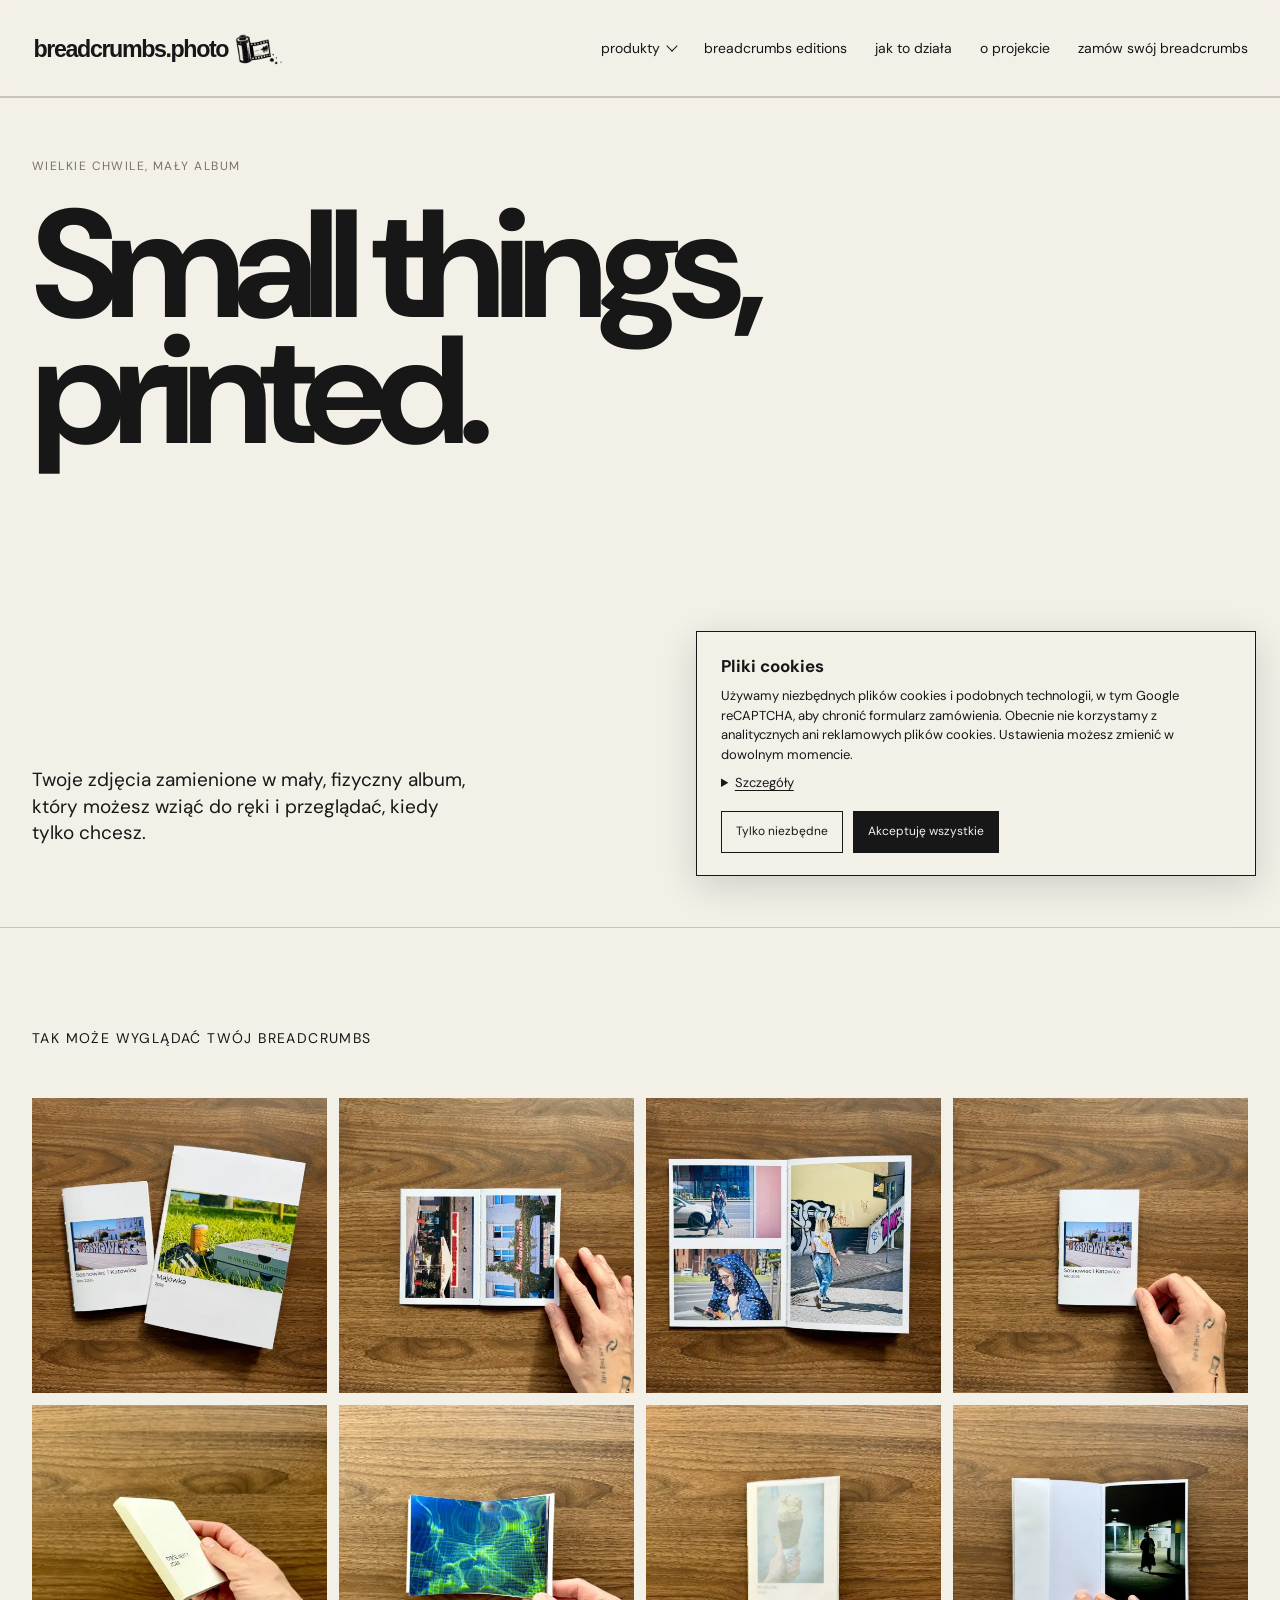
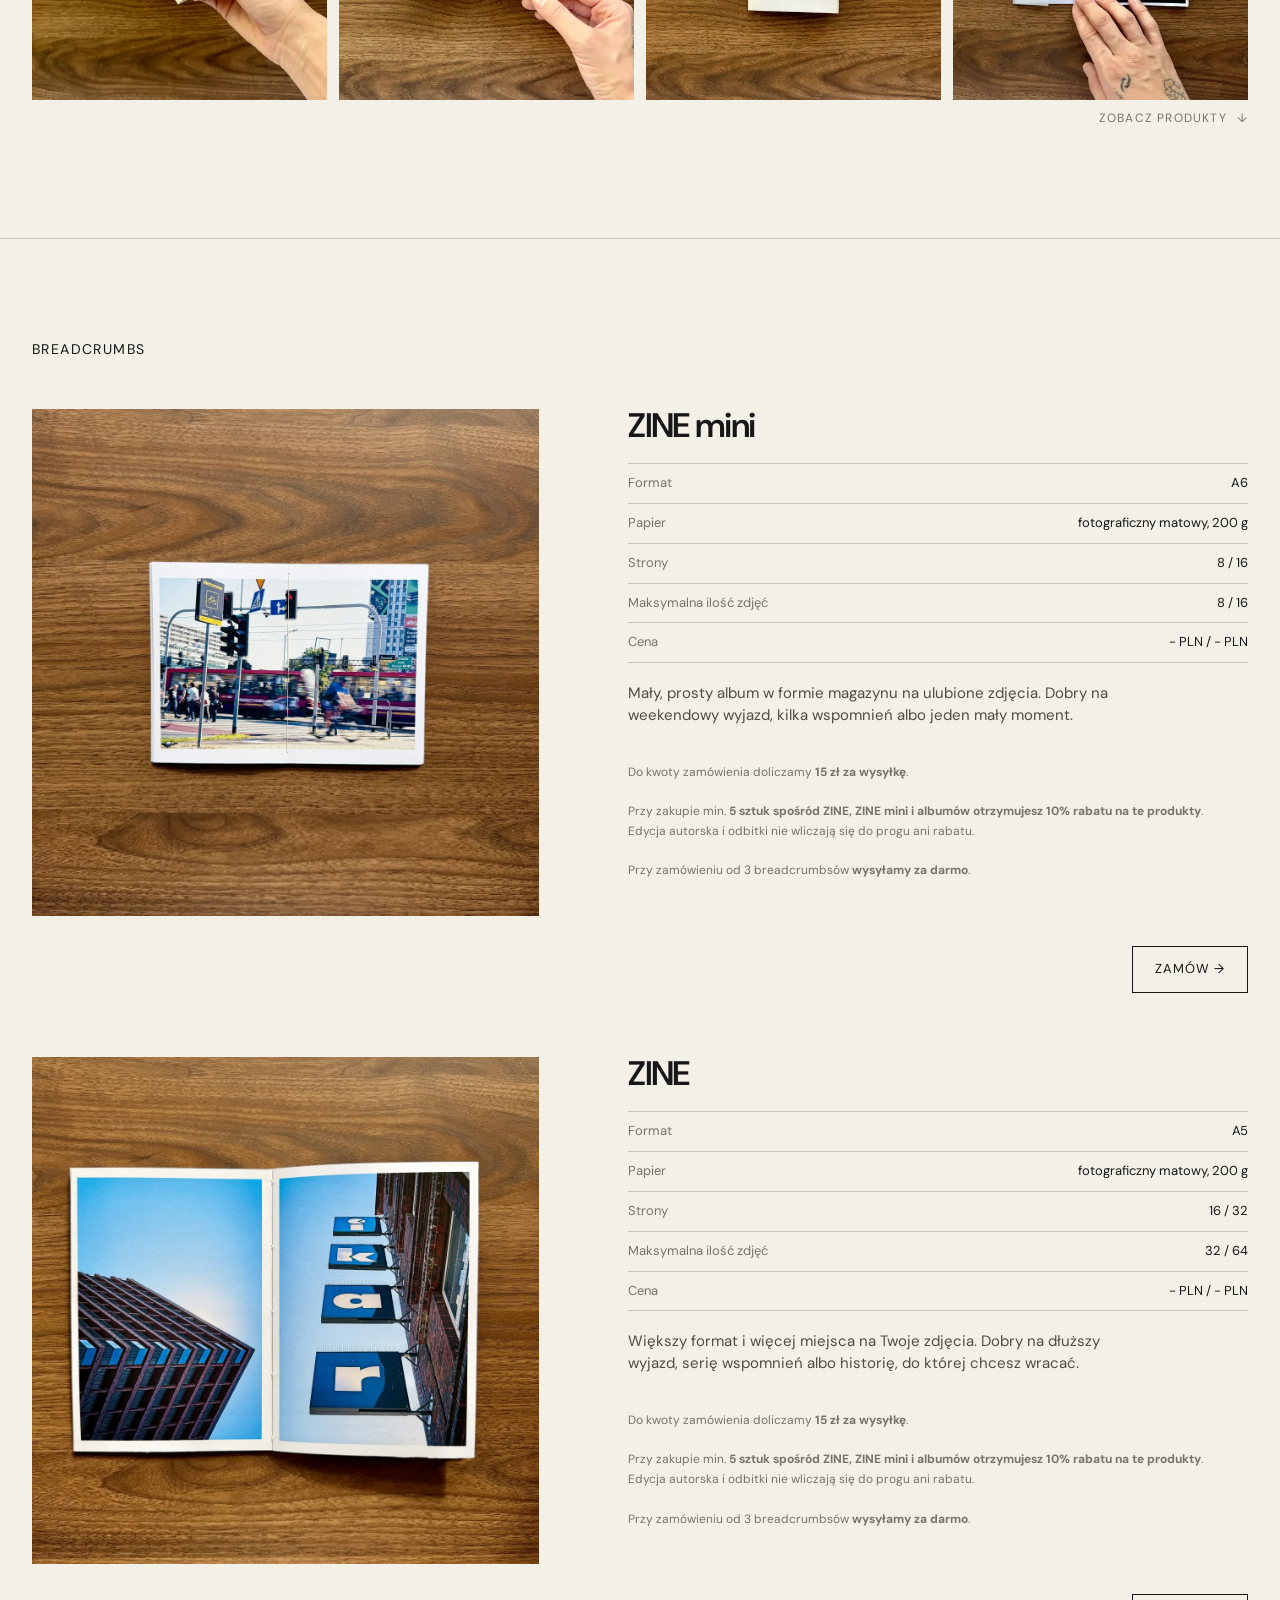
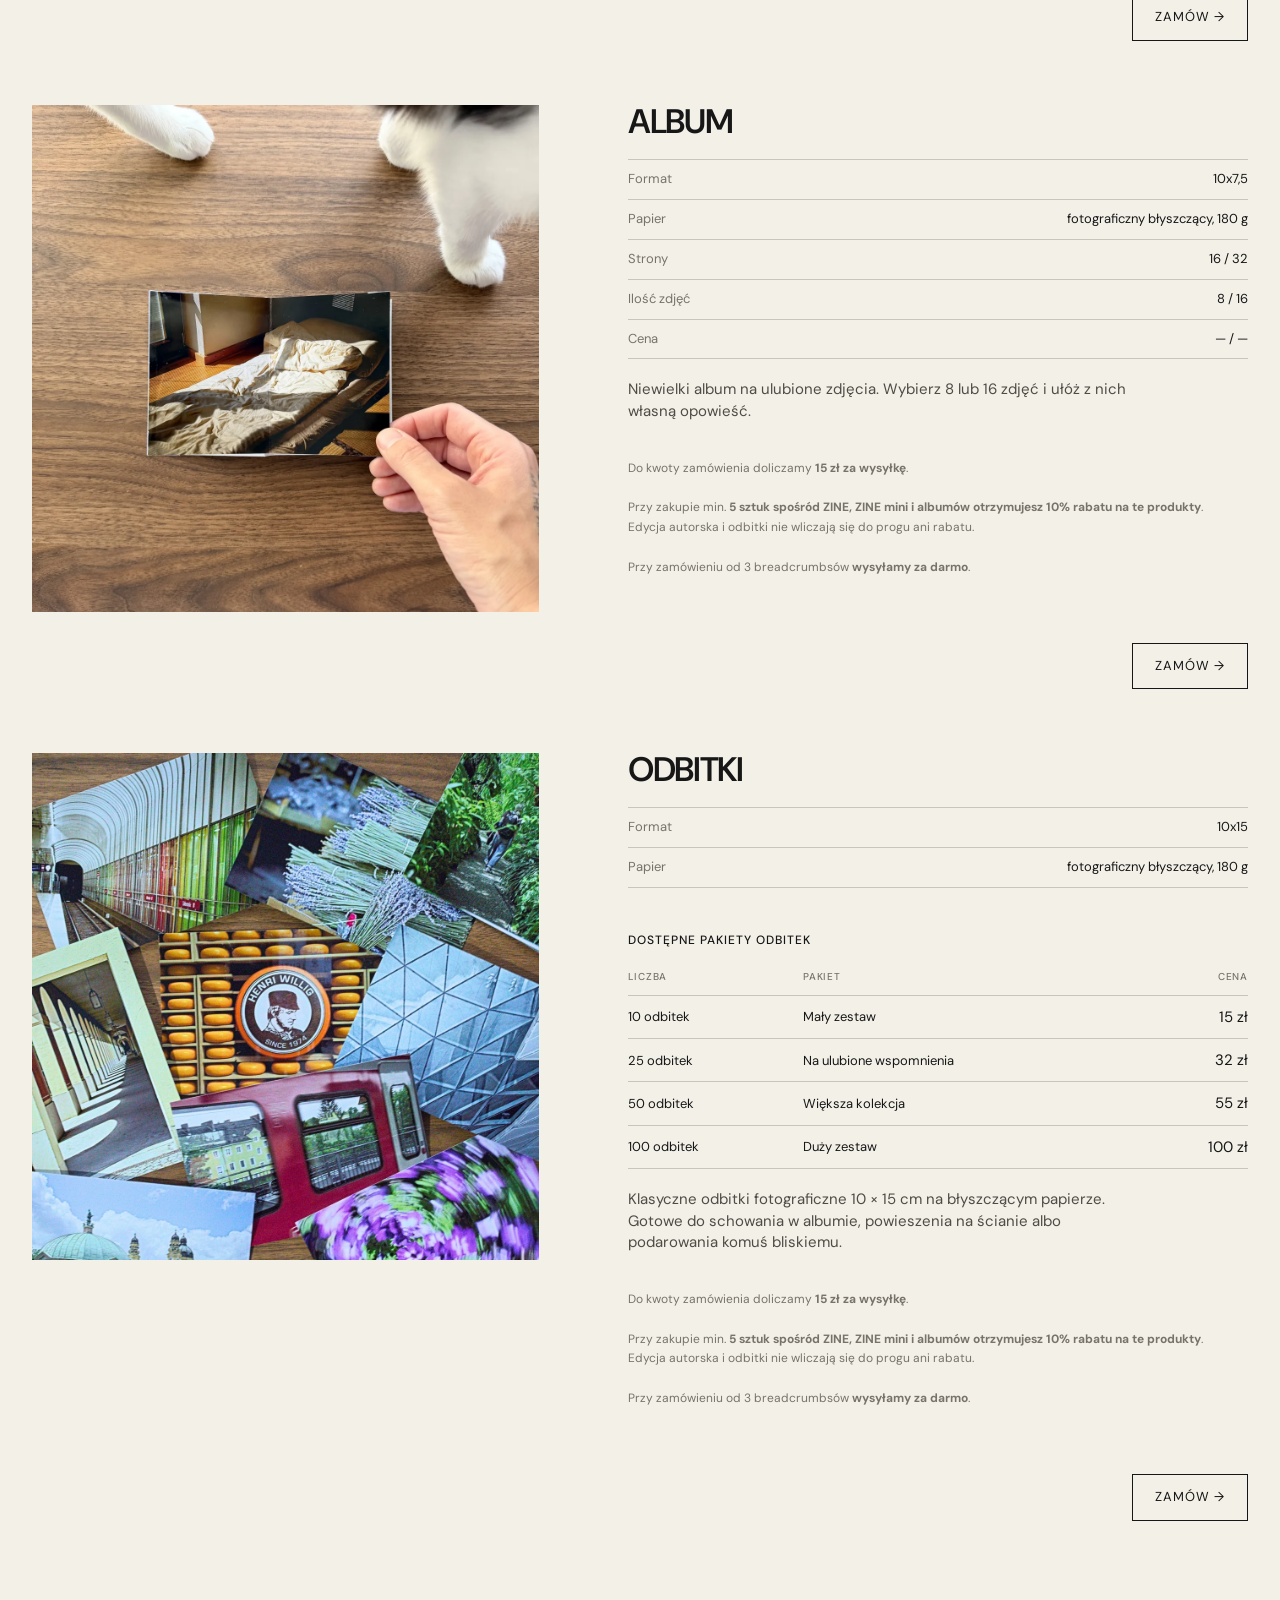
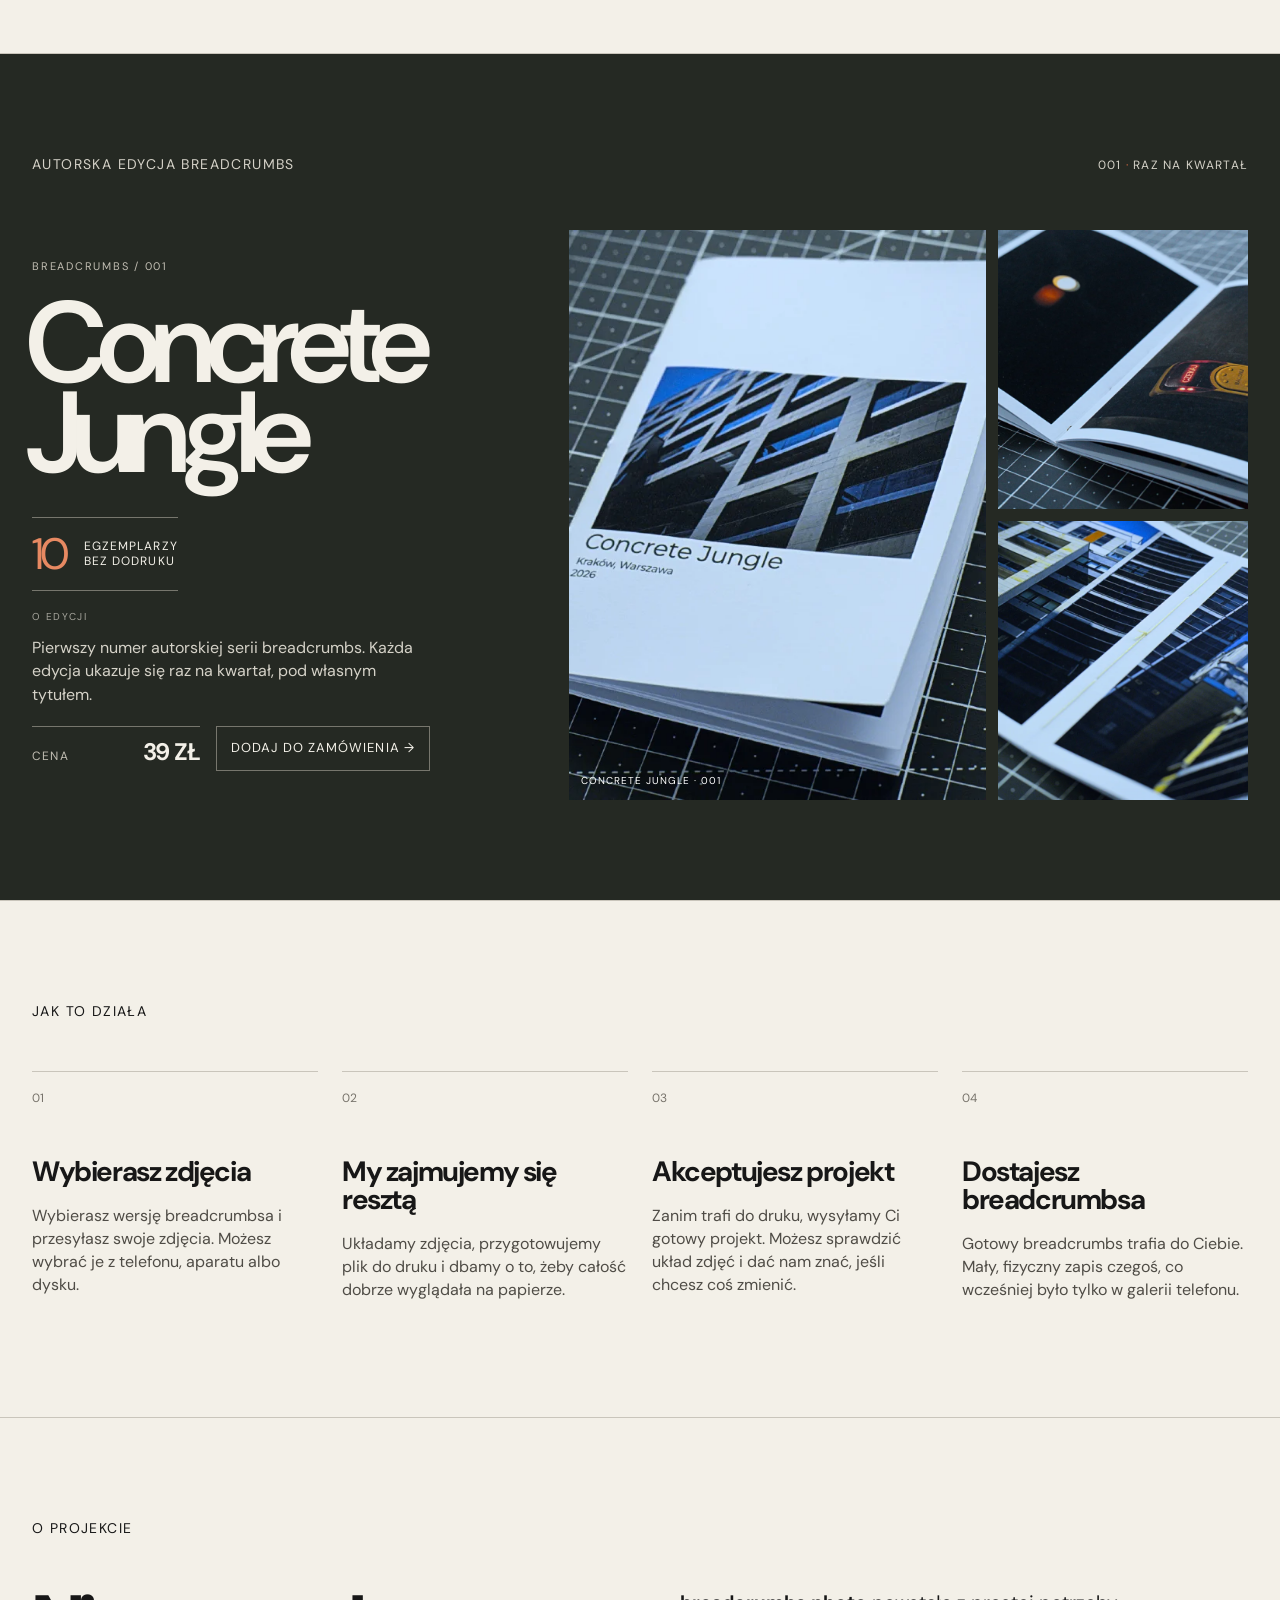
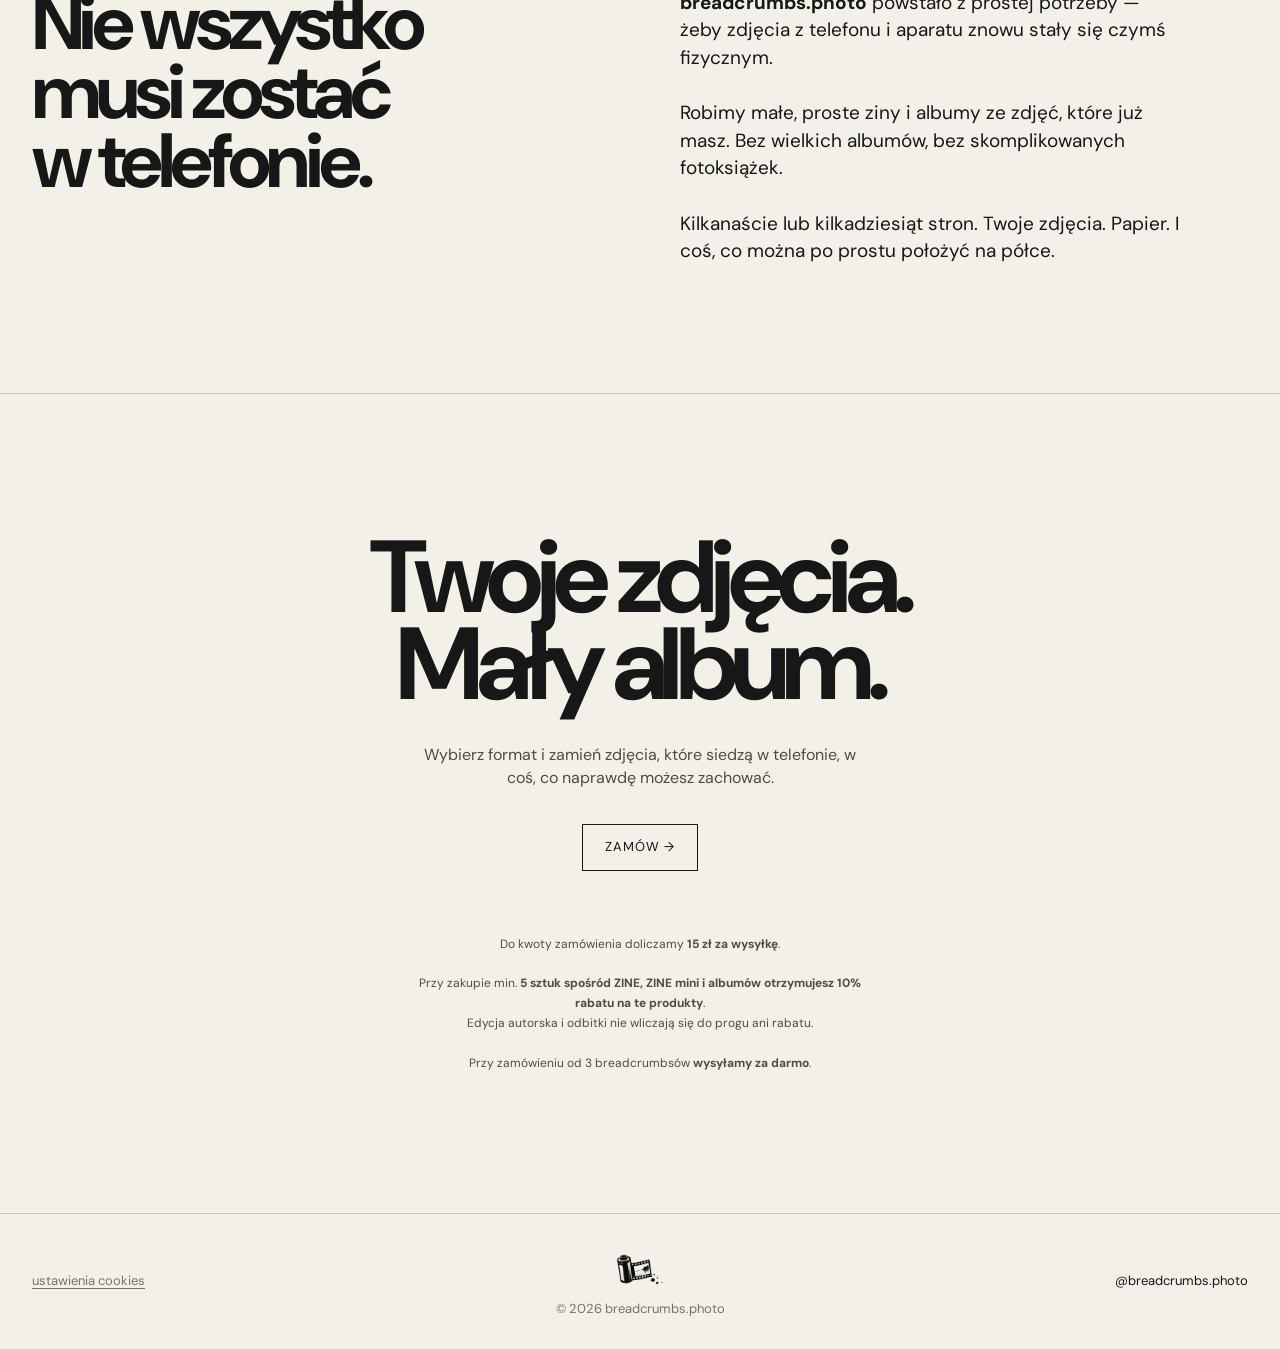
==== commit 8f4270bb: "Update storefront images and link previews" ====
--- a/index.html
+++ b/index.html
@@ -8,7 +8,21 @@
     <title>breadcrumbs.photo — Small things, printed.</title>
 
     <meta name="description"
-        content="Małe fotoksiążki ze zdjęć, które chcesz zachować. breadcrumbs.photo — Small things, printed.">
+        content="Twoje zdjęcia zamienione w mały, fizyczny album, który możesz wziąć do ręki i przeglądać, kiedy tylko chcesz. breadcrumbs.photo — Small things, printed.">
+
+
+    <meta property="og:title" content="breadcrumbs.photo — Small things, printed.">
+    <meta property="og:description" content="Twoje zdjęcia zamienione w mały, fizyczny album, który możesz wziąć do ręki i przeglądać, kiedy tylko chcesz. breadcrumbs.photo — Small things, printed.">
+    <meta property="og:url" content="https://breadcrumbs.photo/">
+    <meta property="og:type" content="website">
+    <meta property="og:site_name" content="breadcrumbs.photo">
+    <meta property="og:image" content="https://breadcrumbs.photo/og-image.jpg?v=1">
+    <meta property="og:image:width" content="1200">
+    <meta property="og:image:height" content="630">
+    <meta property="og:image:type" content="image/jpeg">
+    <meta property="og:image:alt" content="Logo breadcrumbs.photo na papierowym tle">
+    <meta name="twitter:card" content="summary_large_image">
+    <meta name="twitter:image" content="https://breadcrumbs.photo/og-image.jpg?v=1">
 
     <link rel="icon" type="image/png" href="favicon.PNG?v=3">
     <link rel="stylesheet" href="styles.css">
@@ -381,8 +395,9 @@
 
                 <article class="product-panel" id="odbitki">
                     <div class="products">
-                        <div class="image-placeholder product-image product-image-empty">
-                            Tu będzie zdjęcie odbitek :D
+                        <div class="product-image">
+                            <img src="/products/product-photos/odbitki.webp" loading="lazy" decoding="async"
+                                alt="ODBITKI w formacie 10x15">
                         </div>
                         <div class="product-stack">
                             <div class="product">
@@ -506,25 +521,25 @@
                     </div>
                 </div>
 
-                <div class="edition-images" aria-label="Zdjęcia autorskiej edycji Concrete Jungle">
+                <div class="edition-images" aria-label="Trzy zdjęcia autorskiej edycji Concrete Jungle">
                     <figure class="edition-image edition-image-main">
                         <img src="/products/breadcrumbs-001/fast/concrete-jungle-cover.webp"
                             data-fullsrc="/products/breadcrumbs-001/full/concrete-jungle-cover.webp" width="600"
-                            height="600" loading="lazy" decoding="async"
-                            alt="Okładka zina Concrete Jungle ułożona na macie do cięcia">
+                            height="400" loading="lazy" decoding="async"
+                            alt="Okładka Concrete Jungle na macie do cięcia">
                         <figcaption>Concrete Jungle · 001</figcaption>
                     </figure>
                     <figure class="edition-image edition-image-detail edition-image-detail-one">
-                        <img src="/products/breadcrumbs-001/fast/concrete-jungle-1.webp"
-                            data-fullsrc="/products/breadcrumbs-001/full/concrete-jungle-1.webp" width="600"
-                            height="600" loading="lazy" decoding="async"
-                            alt="Otwarty zin Concrete Jungle z dwoma zdjęciami nocnej ulicy">
+                        <img src="/products/breadcrumbs-001/fast/concrete-jungle-2.webp"
+                            data-fullsrc="/products/breadcrumbs-001/full/concrete-jungle-2.webp" width="600"
+                            height="400" loading="lazy" decoding="async"
+                            alt="Rozkładówka Concrete Jungle z nocnym zdjęciem lampy i przycisku śygnalizacji świetlnej">
                     </figure>
                     <figure class="edition-image edition-image-detail edition-image-detail-two">
-                        <img src="/products/breadcrumbs-001/fast/concrete-jungle-2.webp"
-                            data-fullsrc="/products/breadcrumbs-001/full/concrete-jungle-2.webp" width="600"
-                            height="600" loading="lazy" decoding="async"
-                            alt="Otwarty zin Concrete Jungle z rozkładówką miejskich budynków">
+                        <img src="/products/breadcrumbs-001/fast/concrete-jungle-4.webp"
+                            data-fullsrc="/products/breadcrumbs-001/full/concrete-jungle-4.webp" width="600"
+                            height="400" loading="lazy" decoding="async"
+                            alt="Rozkładówka Concrete Jungle ze zdjęciami biurowców">
                     </figure>
                 </div>
             </div>
